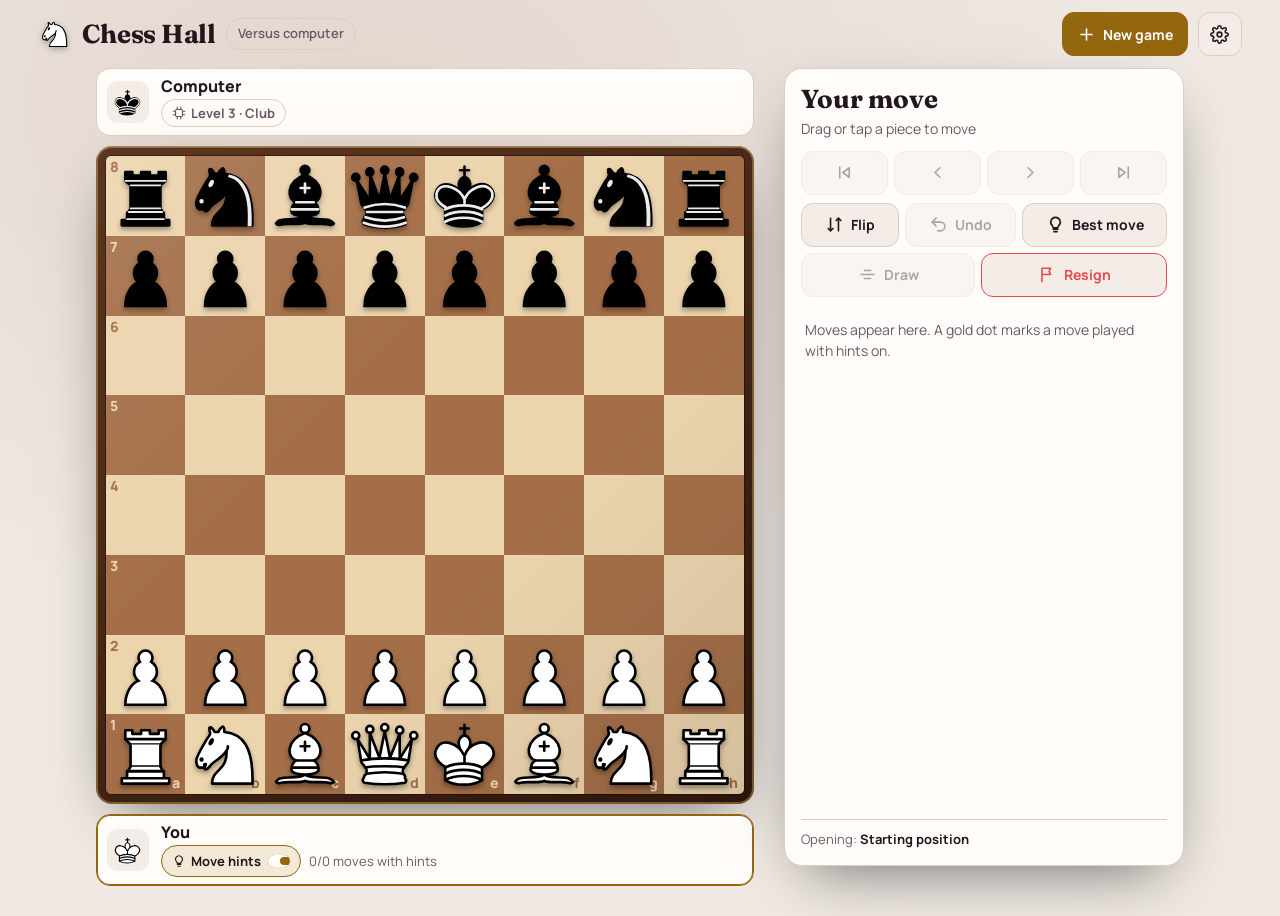
==== index.html @ db3b0fa2 "Chess Hall: browser chess with computer, pass-and-play and account-free online play Co-Authored-By: " ====
<!DOCTYPE html>
<html lang="en">
<head>
<meta charset="utf-8">
<meta name="viewport" content="width=device-width, initial-scale=1, viewport-fit=cover">
<meta name="theme-color" content="#1b1016">
<meta name="apple-mobile-web-app-capable" content="yes">
<meta name="mobile-web-app-capable" content="yes">
<meta name="apple-mobile-web-app-title" content="Chess Hall">
<meta name="description" content="A beautiful chess game for laptop, tablet and phone. Play the computer, pass and play, or play friends online.">
<link rel="manifest" href="manifest.webmanifest">
<link rel="icon" href="icons/icon-192.png">
<link rel="apple-touch-icon" href="icons/apple-touch-icon.png">
<title>Chess Hall</title>
<link rel="preconnect" href="https://fonts.googleapis.com">
<link rel="preconnect" href="https://fonts.gstatic.com" crossorigin>
<link href="https://fonts.googleapis.com/css2?family=Fraunces:opsz,wght@9..144,600;9..144,700&family=Manrope:wght@400;500;600;700;800&display=swap" rel="stylesheet">
<style>
/* VOICE: an evening club chess hall: calm, tactile, quietly luxurious.
   IDEA: a walnut tournament board on a plum leather table, a brass game clock beside it.
   PICTURE: the board itself, framed in wood with a brass inlay, filling the first screen.
   COLOUR and TYPE: plum leather ground, ivory ink, brass accent, coral only for check and danger; Fraunces titles, Manrope UI.
   LAYOUT: board with player plaques above and below; move sheet and controls beside it; stacked on phones. */
:root{color-scheme:light dark;
  --bg:light-dark(#efe8e3,#1b1016);--bg2:light-dark(#e2d6ce,#2d1823);
  --panel:light-dark(#fffcfa,#28171f);--panel2:light-dark(#f3ece7,#341f2a);
  --ink:light-dark(#24151d,#f6ecef);--mut:light-dark(#6c5865,#bea7b3);--line:light-dark(#dccdc5,#4a3140);
  --brass:light-dark(#94670f,#e3b75c);--brassbg:light-dark(rgba(176,128,30,.16),rgba(227,183,92,.16));
  --danger:#e5484d;--ok:light-dark(#1d8a58,#52d69c);
  --sh:0 22px 60px -24px rgba(0,0,0,.6);
  --lsq:#ecd4ad;--dsq:#a46f48;--f1:#5c3620;--f2:#2c160b;--fp:10px;--anim:190ms}
:root[data-theme=light]{color-scheme:light}:root[data-theme=dark]{color-scheme:dark}
*{box-sizing:border-box;min-width:0}
html{height:100%}
body{margin:0;min-height:100%;background:radial-gradient(1100px 700px at 28% 12%,var(--bg2),var(--bg) 72%) fixed,var(--bg);color:var(--ink);font:16px/1.5 Manrope,system-ui,sans-serif;overflow-x:clip;padding:env(safe-area-inset-top) env(safe-area-inset-right) env(safe-area-inset-bottom) env(safe-area-inset-left);-webkit-tap-highlight-color:transparent}
button{font:inherit;color:inherit}
[hidden]{display:none!important}
button:focus-visible,input:focus-visible,select:focus-visible{outline:3px solid var(--brass);outline-offset:2px}
svg.i{width:19px;height:19px;fill:none;stroke:currentColor;stroke-width:2;stroke-linecap:round;stroke-linejoin:round;flex:none}
.top{display:flex;align-items:center;gap:10px;padding:12px max(3vw,14px) 10px;flex-wrap:wrap}
.brand{display:flex;align-items:center;gap:10px;font:700 26px/1 Fraunces,Georgia,serif;letter-spacing:-.01em}
.brand i{width:34px;height:34px;background:center/100% no-repeat;filter:drop-shadow(0 2px 3px rgba(0,0,0,.3))}
.modetag{font-size:13px;font-weight:600;color:var(--mut);padding:5px 11px;border:1px solid var(--line);border-radius:99px;white-space:nowrap}
.sp{flex:1}
.ib{display:inline-flex;align-items:center;justify-content:center;gap:7px;min-height:44px;min-width:44px;padding:0 14px;border-radius:12px;border:1px solid var(--line);background:var(--panel2);font-weight:700;font-size:14px;cursor:pointer;white-space:nowrap;transition:background .15s,border-color .15s}
.ib:hover:not(:disabled){border-color:var(--brass)}
.ib:disabled{opacity:.38;cursor:default}
.ib.pri{background:var(--brass);border-color:var(--brass);color:light-dark(#fff,#21120a)}
.ib.warn{border-color:var(--danger);color:var(--danger)}
.ib.ic{padding:0}
.stage{--evw:0px;--bs:max(300px,min(calc(100dvh - 262px),calc(100vw - 500px - var(--evw)),780px));display:grid;grid-template-columns:auto minmax(300px,400px);gap:clamp(16px,2.4vw,34px);justify-content:center;align-items:start;padding:2px max(3vw,14px) 30px}
.stage.ev{--evw:22px}
.table{display:flex;flex-direction:column;gap:10px;width:calc(var(--bs) + 2*var(--fp) + var(--evw))}
.pcard{display:grid;grid-template-columns:auto minmax(0,1fr) auto;align-items:center;gap:12px;padding:8px 10px;background:var(--panel);border:1px solid var(--line);border-radius:14px;transition:border-color .2s,box-shadow .2s}
.pcard.turn{border-color:var(--brass);box-shadow:inset 0 0 0 1px var(--brass)}
.av{width:42px;height:42px;border-radius:11px;background:var(--panel2) center/78% no-repeat;position:relative}
.av b{position:absolute;right:-3px;bottom:-3px;width:12px;height:12px;border-radius:50%;background:var(--ok);border:2px solid var(--panel);display:none}
.av.on b{display:block}
.pn{font-weight:800;font-size:16px;line-height:1.2;overflow:hidden;text-overflow:ellipsis;white-space:nowrap}
.pm{display:flex;flex-wrap:wrap;align-items:center;gap:4px 8px;margin-top:3px;font-size:13px;color:var(--mut)}
.pill{display:inline-flex;align-items:center;gap:5px;font-weight:700;font-size:13px;line-height:1;padding:6px 10px;border-radius:99px;border:1px solid var(--line);background:transparent;color:var(--mut);white-space:nowrap}
.pill svg.i{width:14px;height:14px}
.pill.on{background:var(--brassbg);border-color:var(--brass);color:var(--ink)}
button.pill{cursor:pointer;min-height:32px}
button.pill::after{content:"";width:22px;height:12px;border-radius:99px;background:var(--line);box-shadow:inset -10px 0 0 2px var(--panel);transition:.2s;margin-left:2px}
button.pill.on::after{background:var(--brass);box-shadow:inset 10px 0 0 2px var(--panel)}
.caps{display:inline-flex;align-items:center;min-height:18px}
.caps i{width:19px;height:19px;margin-right:-7px;background:center/100% no-repeat}
.caps em{font-style:normal;font-weight:700;color:var(--ink);margin-left:10px}
.clock{font:800 23px/1 Manrope,sans-serif;font-variant-numeric:tabular-nums;padding:9px 12px;border-radius:10px;background:var(--panel2);min-width:96px;text-align:right;white-space:nowrap}
.clock.run{background:var(--ink);color:var(--bg)}
.clock.low{background:var(--danger);color:#fff}
.clock[hidden]{display:none}
.boardwrap{display:flex;gap:8px;align-items:stretch}
.evalbar{display:none;width:14px;border-radius:8px;background:#2b2326;position:relative;overflow:hidden;box-shadow:inset 0 0 0 1px rgba(255,255,255,.08)}
.stage.ev .evalbar{display:block}
.evalbar i{position:absolute;left:0;right:0;bottom:0;height:50%;background:#f4efe6;transition:height .5s cubic-bezier(.2,.8,.2,1)}
.evalbar.flip{transform:rotate(180deg)}
.frame{padding:var(--fp);border-radius:16px;background:linear-gradient(150deg,var(--f1),var(--f2));box-shadow:var(--sh),inset 0 1px 0 rgba(255,255,255,.2),inset 0 0 0 2px rgba(227,183,92,.4)}
#board{position:relative;width:var(--bs);height:var(--bs);border-radius:5px;overflow:hidden;touch-action:none;user-select:none;-webkit-user-select:none;cursor:pointer;box-shadow:0 0 0 1px rgba(0,0,0,.35)}
.sqs{position:absolute;inset:0;display:grid;grid-template:repeat(8,1fr)/repeat(8,1fr)}
.sqs::after{content:"";position:absolute;inset:0;pointer-events:none;background:linear-gradient(135deg,rgba(255,255,255,.10),transparent 38%,transparent 62%,rgba(0,0,0,.10))}
.sq{position:relative;background:var(--lsq)}.sq.d{background:var(--dsq)}
.co{position:absolute;font-weight:800;font-size:clamp(10px,calc(var(--bs)*.024),14px);line-height:1;pointer-events:none}
.co.r{top:5%;left:6%}.co.f{bottom:5%;right:7%}
.sq.l .co{color:var(--dsq)}.sq.d .co{color:var(--lsq)}
.layer{position:absolute;inset:0;pointer-events:none}
.h{position:absolute;width:12.5%;height:12.5%}
.h.last{background:rgba(247,205,90,.42)}
.h.sel{background:rgba(247,205,90,.68)}
.h.chk{background:radial-gradient(circle,rgba(255,80,70,1) 0%,rgba(235,45,45,.6) 38%,rgba(200,0,0,0) 72%)}
.h.dot::after{content:"";position:absolute;inset:36%;border-radius:50%;background:rgba(30,12,18,.3)}
.h.cap{background:radial-gradient(transparent 0 57%,rgba(30,12,18,.32) 59%)}
.h.mark{box-shadow:inset 0 0 0 calc(var(--bs)*.007) rgba(229,72,77,.9);border-radius:50%}
.h.hov{box-shadow:inset 0 0 0 calc(var(--bs)*.008) rgba(255,255,255,.75)}
.h.bad{animation:bad .4s}
@keyframes bad{0%,100%{background:transparent}30%{background:rgba(229,72,77,.55)}}
.pc{position:absolute;left:0;top:0;width:12.5%;height:12.5%;background:center/100% no-repeat;transition:transform var(--anim) cubic-bezier(.2,.8,.2,1);filter:drop-shadow(0 calc(var(--bs)*.005) calc(var(--bs)*.004) rgba(0,0,0,.35))}
.pc.drag{transition:none;z-index:5;filter:drop-shadow(0 12px 12px rgba(0,0,0,.45))}
.pc.gone{animation:gone .28s forwards}
.pc.shake{animation:shake .3s}
@keyframes gone{to{opacity:0;scale:.6}}
@keyframes shake{25%{translate:-6% 0}75%{translate:6% 0}}
#arrows{position:absolute;inset:0;width:100%;height:100%;pointer-events:none}
.promo{position:absolute;inset:0;background:rgba(15,6,10,.62);display:none;align-items:center;justify-content:center;gap:3%;z-index:8;backdrop-filter:blur(2px)}
.promo.show{display:flex}
.promo button{width:19%;aspect-ratio:1;border-radius:18%;border:2px solid rgba(227,183,92,.6);background:rgba(255,248,238,.92) center/86% no-repeat;cursor:pointer;transition:transform .15s}
.promo button:hover{transform:scale(1.07)}
.side{display:flex;flex-direction:column;gap:12px;background:var(--panel);border:1px solid var(--line);border-radius:18px;padding:16px;box-shadow:var(--sh);height:calc(var(--bs) + 2*var(--fp) + 140px);max-height:calc(100dvh - 90px)}
.st h2{margin:0;font:700 26px/1.1 Fraunces,Georgia,serif;text-wrap:balance}
.st p{margin:4px 0 0;color:var(--mut);font-size:14px;min-height:21px}
.open{font-size:13px;color:var(--mut);display:flex;justify-content:space-between;gap:8px;border-top:1px solid var(--line);padding-top:10px}
.open b{color:var(--ink);font-weight:700}
.invite{background:var(--brassbg);border:1px dashed var(--brass);border-radius:14px;padding:12px;display:none}
.invite.show{display:block}
.invite .code{font:800 30px/1 Manrope;letter-spacing:.16em;margin:6px 0 10px;font-variant-numeric:tabular-nums}
.invite .row{display:flex;gap:6px;flex-wrap:wrap}
.offer{display:none;align-items:center;gap:8px;flex-wrap:wrap;background:var(--panel2);border:1px solid var(--brass);border-radius:14px;padding:10px 12px;font-weight:700;font-size:14px}
.offer.show{display:flex}
.offer span{flex:1 1 140px}
.offer .ib{min-height:38px;padding:0 12px}
.tabs{display:flex;gap:4px;background:var(--panel2);padding:4px;border-radius:12px}
.tabs button{flex:1;min-height:38px;border:0;border-radius:9px;background:transparent;font-weight:700;font-size:14px;color:var(--mut);cursor:pointer;position:relative}
.tabs button[aria-selected=true]{background:var(--panel);color:var(--ink);box-shadow:0 2px 8px rgba(0,0,0,.14)}
.tabs button[hidden]{display:none}
.tabs .badge{position:absolute;top:6px;right:10px;width:8px;height:8px;border-radius:50%;background:var(--danger);display:none}
.tabs .badge.show{display:block}
.pane{flex:1;min-height:150px;overflow:auto;position:relative}
.pane[hidden]{display:none}
.moves{display:grid;grid-template-columns:44px minmax(0,1fr) minmax(0,1fr);align-content:start;font-variant-numeric:tabular-nums;gap:2px 4px}
.moves .n{color:var(--mut);font-size:13px;padding:7px 2px;text-align:right;padding-right:8px}
.moves button{border:0;background:transparent;text-align:left;padding:6px 9px;border-radius:7px;cursor:pointer;font-weight:700;font-size:15px}
.moves button:hover{background:var(--panel2)}
.moves button.cur{background:var(--brassbg);box-shadow:inset 0 0 0 1px var(--brass)}
.moves .hd{display:inline-block;width:7px;height:7px;border-radius:50%;background:var(--brass);margin-left:6px;vertical-align:middle}
.empty{color:var(--mut);font-size:14px;margin:10px 4px}
.chat{display:flex;flex-direction:column;height:100%}
.chatlog{flex:1;overflow:auto;display:flex;flex-direction:column;gap:6px;padding:4px 2px 8px}
.msg{max-width:85%;padding:7px 11px;border-radius:14px;background:var(--panel2);font-size:15px;overflow-wrap:anywhere;align-self:flex-start}
.msg.me{align-self:flex-end;background:var(--brassbg)}
.msg small{display:block;font-size:12px;color:var(--mut);font-weight:700}
.quick{display:flex;gap:5px;flex-wrap:wrap;margin-bottom:6px}
.quick button{border:1px solid var(--line);background:transparent;border-radius:99px;padding:6px 10px;font-size:13px;font-weight:700;cursor:pointer;min-height:34px}
.chatin{display:flex;gap:6px}
.chatin input{flex:1;min-height:44px;border-radius:12px;border:1px solid var(--line);background:var(--panel2);padding:0 12px;font:16px Manrope}
.nav{display:grid;grid-template-columns:repeat(4,minmax(0,1fr));gap:6px}
.acts{display:flex;flex-wrap:wrap;gap:6px}
.acts .ib{flex:1 1 auto}
.ov{position:fixed;inset:0;z-index:50;background:rgba(14,6,10,.58);backdrop-filter:blur(5px);display:none;align-items:center;justify-content:center;padding:16px}
.ov.show{display:flex}
.modal{background:var(--panel);border:1px solid var(--line);border-radius:22px;width:min(580px,100%);max-height:calc(100dvh - 32px);overflow:auto;padding:24px;box-shadow:0 30px 90px -20px rgba(0,0,0,.7);position:relative}
.modal h2{margin:0;font:700 32px/1.08 Fraunces,Georgia,serif;text-wrap:balance}
.modal .lead{margin:6px 0 0;color:var(--mut)}
.x{position:absolute;top:14px;right:14px}
.seg{display:grid;grid-auto-flow:column;grid-auto-columns:minmax(0,1fr);gap:5px;background:var(--panel2);padding:5px;border-radius:14px}
.seg button{min-height:44px;border:0;border-radius:10px;background:transparent;color:var(--mut);font-weight:800;font-size:14px;cursor:pointer;padding:0 6px}
.seg button[aria-pressed=true]{background:var(--panel);color:var(--ink);box-shadow:0 2px 10px rgba(0,0,0,.16)}
.fld{margin-top:18px}
.lbl{display:flex;justify-content:space-between;font-weight:800;font-size:14px;margin-bottom:8px}
.lbl span{color:var(--brass)}
.chips{display:flex;flex-wrap:wrap;gap:6px}
.chips button{min-height:40px;padding:0 13px;border-radius:10px;border:1px solid var(--line);background:transparent;font-weight:700;font-size:14px;cursor:pointer}
.chips button[aria-pressed=true]{background:var(--brassbg);border-color:var(--brass)}
input[type=range]{width:100%;accent-color:var(--brass);height:32px}
.row2{display:flex;gap:8px;flex-wrap:wrap}
.txt{width:100%;min-height:48px;border-radius:12px;border:1px solid var(--line);background:var(--panel2);padding:0 14px;font:600 16px Manrope;color:var(--ink)}
.row2 input{flex:1 1 160px;min-height:48px;border-radius:12px;border:1px solid var(--line);background:var(--panel2);padding:0 14px;font:800 18px Manrope;letter-spacing:.14em;text-transform:uppercase}
.go{width:100%;min-height:54px;margin-top:22px;font-size:16px}
.note{font-size:14px;color:var(--mut);background:var(--panel2);border-radius:12px;padding:12px 14px;margin-top:14px}
.games{display:flex;flex-direction:column;gap:6px;margin-top:8px}
.games button{display:flex;justify-content:space-between;align-items:center;gap:8px;text-align:left;padding:10px 12px;border-radius:12px;border:1px solid var(--line);background:transparent;cursor:pointer;min-height:48px}
.games small{color:var(--mut);font-weight:700}
.games .yt{color:var(--brass)}
.tog{display:flex;align-items:center;justify-content:space-between;gap:12px;padding:10px 0;border-bottom:1px solid var(--line);font-weight:700;font-size:15px}
.tog small{display:block;color:var(--mut);font-weight:500;font-size:13px}
.sw{width:50px;height:30px;border-radius:99px;border:0;background:var(--line);position:relative;cursor:pointer;flex:none;transition:background .2s}
.sw::after{content:"";position:absolute;top:3px;left:3px;width:24px;height:24px;border-radius:50%;background:#fff;box-shadow:0 1px 3px rgba(0,0,0,.3);transition:transform .2s}
.sw[aria-checked=true]{background:var(--brass)}
.sw[aria-checked=true]::after{transform:translateX(20px)}
.themes{display:grid;grid-template-columns:repeat(auto-fill,minmax(82px,1fr));gap:8px}
.themes button{border:2px solid transparent;border-radius:12px;padding:5px;background:var(--panel2);cursor:pointer;font-size:13px;font-weight:700}
.themes button[aria-pressed=true]{border-color:var(--brass)}
.themes i{display:block;aspect-ratio:1;border-radius:7px;margin-bottom:4px}
.res{text-align:center}
.res .big{font:700 46px/1 Fraunces,Georgia,serif;margin:6px 0}
.res .why{color:var(--mut);font-weight:600}
.stats{display:grid;grid-template-columns:repeat(3,minmax(0,1fr));gap:8px;margin:20px 0 4px}
.stats div{background:var(--panel2);border-radius:12px;padding:10px 6px}
.stats b{display:block;font-size:22px}
.stats small{color:var(--mut);font-weight:700;font-size:13px}
.btns{display:grid;grid-template-columns:repeat(2,minmax(0,1fr));gap:8px;margin-top:16px}
#toast{position:fixed;left:50%;bottom:calc(20px + env(safe-area-inset-bottom));translate:-50% 0;z-index:70;background:var(--ink);color:var(--bg);padding:11px 18px;border-radius:12px;font-weight:700;font-size:14px;box-shadow:var(--sh);opacity:0;pointer-events:none;transition:opacity .2s,transform .2s;transform:translateY(8px);max-width:calc(100vw - 32px)}
#toast.show{opacity:1;transform:none}
#confetti{position:fixed;inset:0;pointer-events:none;z-index:60;width:100%;height:100%}
textarea.copy{width:100%;min-height:160px;border-radius:12px;border:1px solid var(--line);background:var(--panel2);color:var(--ink);font:13px/1.5 ui-monospace,Menlo,monospace;padding:10px;margin-top:12px}
.credit{font-size:13px;color:var(--mut);margin-top:18px}
@media (max-width:980px){
  .stage{--bs:max(260px,min(calc(100vw - 2*max(3vw,14px) - 2*var(--fp) - var(--evw)),calc(100dvh - 260px),640px));grid-template-columns:minmax(0,1fr);justify-items:center}
  .side{width:min(100%,calc(var(--bs) + 2*var(--fp) + var(--evw)));height:auto;max-height:none}
  .side .st{order:-2}.side .ctl{order:-1}
  .pane{max-height:240px}
}
@media (max-width:600px){
  :root{--fp:6px}
  .top{padding:10px 12px 6px}
  .brand{font-size:22px}.brand i{width:28px;height:28px}
  .modetag{display:none}
  .top .ib .lt{display:none}
  .stage{padding:0 8px 24px;gap:12px;--bs:max(250px,min(calc(100vw - 16px - 2*var(--fp) - var(--evw)),calc(100dvh - 230px)))}
  .pcard{gap:8px;padding:6px 8px}
  .av{width:36px;height:36px}
  .clock{font-size:20px;min-width:80px;padding:8px 10px}
  .modal{padding:20px 16px}
  .modal h2{font-size:28px}
  .acts .ib .lt{display:none}
}
@media (prefers-reduced-motion:reduce){.pc{transition:none}.evalbar i{transition:none}}
</style>
</head>
<body>
<header class="top">
  <div class="brand"><i id="logo"></i>Chess Hall</div>
  <span class="modetag" id="modetag">Versus computer</span>
  <span class="sp"></span>
  <button class="ib pri" id="bNew"><svg class="i" viewBox="0 0 24 24"><path d="M12 5v14M5 12h14"/></svg><span class="lt">New game</span></button>
  <button class="ib ic" id="bSet" aria-label="Settings"><svg class="i" viewBox="0 0 24 24"><circle cx="12" cy="12" r="3"/><path d="M19.4 15a1.7 1.7 0 0 0 .3 1.8l.1.1a2 2 0 1 1-2.8 2.8l-.1-.1a1.7 1.7 0 0 0-1.8-.3 1.7 1.7 0 0 0-1 1.5V21a2 2 0 1 1-4 0v-.1a1.7 1.7 0 0 0-1.1-1.5 1.7 1.7 0 0 0-1.8.3l-.1.1a2 2 0 1 1-2.8-2.8l.1-.1a1.7 1.7 0 0 0 .3-1.8 1.7 1.7 0 0 0-1.5-1H3a2 2 0 1 1 0-4h.1a1.7 1.7 0 0 0 1.5-1.1 1.7 1.7 0 0 0-.3-1.8l-.1-.1a2 2 0 1 1 2.8-2.8l.1.1a1.7 1.7 0 0 0 1.8.3H9a1.7 1.7 0 0 0 1-1.5V3a2 2 0 1 1 4 0v.1a1.7 1.7 0 0 0 1 1.5 1.7 1.7 0 0 0 1.8-.3l.1-.1a2 2 0 1 1 2.8 2.8l-.1.1a1.7 1.7 0 0 0-.3 1.8V9a1.7 1.7 0 0 0 1.5 1H21a2 2 0 1 1 0 4h-.1a1.7 1.7 0 0 0-1.5 1z"/></svg></button>
</header>

<main class="stage" id="stage">
  <section class="table" id="table">
    <div class="pcard" id="cardTop"></div>
    <div class="boardwrap">
      <div class="evalbar" id="evalbar" title="Engine evaluation"><i></i></div>
      <div class="frame">
        <div id="board" aria-label="Chess board">
          <div class="sqs" id="sqs"></div>
          <div class="layer" id="hl"></div>
          <div class="layer" id="pcs"></div>
          <svg id="arrows" viewBox="0 0 8 8" preserveAspectRatio="none"></svg>
          <div class="promo" id="promo"></div>
        </div>
      </div>
    </div>
    <div class="pcard" id="cardBot"></div>
  </section>

  <aside class="side">
    <div class="st"><h2 id="stT">Your move</h2><p id="stS"></p></div>
    <div class="invite" id="invite">
      <div style="font-weight:800">Invite a friend</div>
      <div style="font-size:14px;color:var(--mut)">Send them the link or the code. The game starts when they join; keep this page open.</div>
      <div class="code" id="invCode">------</div>
      <div class="row"><button class="ib" id="bCopyLink"><svg class="i" viewBox="0 0 24 24"><rect x="9" y="9" width="12" height="12" rx="2"/><path d="M5 15V5a2 2 0 0 1 2-2h10"/></svg>Copy invite</button><button class="ib" id="bCopyCode">Copy code</button></div>
    </div>
    <div class="offer" id="offer"></div>
    <div class="ctl" style="display:flex;flex-direction:column;gap:8px">
      <div class="nav">
        <button class="ib" id="nFirst" aria-label="First move"><svg class="i" viewBox="0 0 24 24"><path d="M6 5v14M18 6l-8 6 8 6z"/></svg></button>
        <button class="ib" id="nPrev" aria-label="Previous move"><svg class="i" viewBox="0 0 24 24"><path d="M15 6l-6 6 6 6"/></svg></button>
        <button class="ib" id="nNext" aria-label="Next move"><svg class="i" viewBox="0 0 24 24"><path d="M9 6l6 6-6 6"/></svg></button>
        <button class="ib" id="nLast" aria-label="Latest move"><svg class="i" viewBox="0 0 24 24"><path d="M18 5v14M6 6l8 6-8 6z"/></svg></button>
      </div>
      <div class="acts">
        <button class="ib" id="bFlip" aria-label="Flip board"><svg class="i" viewBox="0 0 24 24"><path d="M7 4v16M7 20l-3-3M7 20l3-3M17 20V4M17 4l-3 3M17 4l3 3"/></svg><span class="lt">Flip</span></button>
        <button class="ib" id="bUndo"><svg class="i" viewBox="0 0 24 24"><path d="M9 14 4 9l5-5"/><path d="M4 9h10.5a5.5 5.5 0 0 1 0 11H11"/></svg><span class="lt" id="undoLbl">Undo</span></button>
        <button class="ib" id="bBest"><svg class="i" viewBox="0 0 24 24"><path d="M9 18h6M10 21h4M12 3a6 6 0 0 0-4 10.5c.7.7 1 1.5 1 2.5h6c0-1 .3-1.8 1-2.5A6 6 0 0 0 12 3z"/></svg><span class="lt">Best move</span></button>
        <button class="ib" id="bDraw"><svg class="i" viewBox="0 0 24 24"><path d="M4 12h16M8 7h8M8 17h8"/></svg><span class="lt">Draw</span></button>
        <button class="ib warn" id="bResign"><svg class="i" viewBox="0 0 24 24"><path d="M5 21V4M5 4h11l-2 4 2 4H5"/></svg><span class="lt" id="resLbl">Resign</span></button>
      </div>
    </div>
    <div class="tabs" role="tablist">
      <button role="tab" id="tMoves" aria-selected="true">Moves</button>
      <button role="tab" id="tChat" aria-selected="false" hidden>Chat<span class="badge" id="chatBadge"></span></button>
    </div>
    <div class="pane" id="pMoves"><div class="moves" id="moves"></div></div>
    <div class="pane" id="pChat" hidden>
      <div class="chat">
        <div class="chatlog" id="chatlog"></div>
        <div class="quick" id="quick"></div>
        <form class="chatin" id="chatForm"><input id="chatIn" maxlength="200" placeholder="Say something nice" autocomplete="off" aria-label="Chat message"><button class="ib pri" aria-label="Send"><svg class="i" viewBox="0 0 24 24"><path d="M4 12l16-8-6 16-2-7z"/></svg></button></form>
      </div>
    </div>
    <div class="open"><span>Opening: <b id="opening">Starting position</b></span><span id="evtxt"></span></div>
  </aside>
</main>

<div class="ov" id="ovNew"><div class="modal" role="dialog" aria-modal="true" aria-labelledby="ngT">
  <button class="ib ic x" data-close aria-label="Close"><svg class="i" viewBox="0 0 24 24"><path d="M6 6l12 12M18 6 6 18"/></svg></button>
  <h2 id="ngT">New game</h2>
  <p class="lead">Pick an opponent, a clock and a side.</p>
  <div class="fld"><div class="seg" id="ngMode">
    <button data-v="ai">Computer</button><button data-v="local">Pass &amp; play</button><button data-v="online">Online</button>
  </div></div>
  <div id="ngAI" class="fld">
    <div class="lbl">Strength <span id="lvName">Club</span></div>
    <input type="range" min="1" max="8" step="1" id="lvl" aria-label="Computer strength">
  </div>
  <div id="ngColor" class="fld"><div class="lbl">Play as</div><div class="chips" id="ngCol">
    <button data-v="w">White</button><button data-v="random">Random</button><button data-v="b">Black</button></div></div>
  <div id="ngTime" class="fld"><div class="lbl">Clock</div><div class="chips" id="ngTc"></div></div>
  <div id="ngOnline" class="fld" hidden>
    <div id="nameRow"><div class="lbl">Your name</div><input id="myName" class="txt" maxlength="24" placeholder="So your opponent knows who you are" autocomplete="nickname"></div>
    <div id="onNote" class="note"></div>
    <div id="onJoin">
      <div class="lbl" style="margin-top:18px">Join a friend’s game</div>
      <form class="row2" id="joinForm"><input id="joinCode" maxlength="8" placeholder="Code" autocomplete="off" aria-label="Game code"><button class="ib" style="min-height:48px">Join</button></form>
      <div class="lbl" style="margin-top:18px">Your games</div>
      <div class="games" id="myGames"><p class="empty">No online games yet.</p></div>
    </div>
  </div>
  <div class="tog" style="border:0;margin-top:10px"><div>Show my legal moves<small>Your opponent can see whether this is on.</small></div><button class="sw" role="switch" id="ngHints" aria-label="Show my legal moves"></button></div>
  <button class="ib pri go" id="ngGo">Start game</button>
</div></div>

<div class="ov" id="ovSet"><div class="modal" role="dialog" aria-modal="true" aria-labelledby="setT">
  <button class="ib ic x" data-close aria-label="Close"><svg class="i" viewBox="0 0 24 24"><path d="M6 6l12 12M18 6 6 18"/></svg></button>
  <h2 id="setT">Settings</h2>
  <div class="fld"><div class="lbl">Board</div><div class="themes" id="themes"></div></div>
  <div class="fld"><div class="lbl">Piece movement</div><div class="seg" id="animSeg"><button data-v="off">Instant</button><button data-v="fast">Quick</button><button data-v="normal">Smooth</button></div></div>
  <div class="fld" id="togs"></div>
  <p class="credit">Piece artwork by Colin M.L. Burnett (CC BY-SA 3.0). Computer opponent: Stockfish.js (GPL). Rules: chess.js (BSD). Online connections: PeerJS (MIT).</p>
</div></div>

<div class="ov" id="ovEnd"><div class="modal res" role="dialog" aria-modal="true" aria-labelledby="endT">
  <button class="ib ic x" data-close aria-label="Close"><svg class="i" viewBox="0 0 24 24"><path d="M6 6l12 12M18 6 6 18"/></svg></button>
  <div class="modetag" style="display:inline-block" id="endTag">Game over</div>
  <div class="big" id="endT">You win</div>
  <div class="why" id="endWhy">by checkmate</div>
  <div class="stats" id="endStats"></div>
  <div class="btns"><button class="ib pri" id="eRematch">Rematch</button><button class="ib" id="eNew">New game</button><button class="ib" id="eReview">Review moves</button><button class="ib" id="ePgn">Copy PGN</button></div>
</div></div>

<div class="ov" id="ovCopy"><div class="modal" role="dialog" aria-modal="true" aria-labelledby="cpT">
  <button class="ib ic x" data-close aria-label="Close"><svg class="i" viewBox="0 0 24 24"><path d="M6 6l12 12M18 6 6 18"/></svg></button>
  <h2 id="cpT">Copy this</h2><p class="lead">Select the text below and copy it.</p>
  <textarea class="copy" id="cpTxt" readonly></textarea>
</div></div>

<div id="toast" role="status" aria-live="polite"></div>
<canvas id="confetti"></canvas>

<script src="lib/peerjs.min.js"></script>
<script src="lib/chess.js"></script>
<script src="lib/pieces.js"></script>
<script>
{
const $ = s => document.querySelector(s);
const esc = v => String(v).replace(/[&<>"']/g, c => ({'&':'&amp;','<':'&lt;','>':'&gt;','"':'&quot;',"'":'&#39;'}[c]));
const FILES = 'abcdefgh';
const VAL = {p:1,n:3,b:3,r:5,q:9,k:0};
const START = 'rnbqkbnr/pppppppp/8/8/8/8/PPPPPPPP/RNBQKBNR w KQkq - 0 1';
const IMG = {};
for (const k in PIECE_SVG) IMG[k] = 'url("data:image/svg+xml;charset=utf-8,' + encodeURIComponent(PIECE_SVG[k].replace('<svg ', '<svg viewBox="0 0 45 45" ')) + '")';
const ICON = {
  bulb:'<svg class="i" viewBox="0 0 24 24"><path d="M9 18h6M10 21h4M12 3a6 6 0 0 0-4 10.5c.7.7 1 1.5 1 2.5h6c0-1 .3-1.8 1-2.5A6 6 0 0 0 12 3z"/></svg>',
  chip:'<svg class="i" viewBox="0 0 24 24"><rect x="6" y="6" width="12" height="12" rx="2"/><path d="M9 2v4M15 2v4M9 18v4M15 18v4M2 9h4M2 15h4M18 9h4M18 15h4"/></svg>'
};
const THEMES = {
  walnut:{name:'Walnut',l:'#ecd4ad',d:'#a46f48',f1:'#5c3620',f2:'#2c160b'},
  tournament:{name:'Tournament',l:'#eeeed2',d:'#769656',f1:'#3d4a33',f2:'#1b2316'},
  marble:{name:'Marble',l:'#eae8e4',d:'#9a95a0',f1:'#5c5962',f2:'#29272d'},
  ocean:{name:'Ocean',l:'#dfe7ea',d:'#6f93a8',f1:'#2a485b',f2:'#10202b'},
  rosewood:{name:'Rosewood',l:'#f2dccb',d:'#a5555a',f1:'#5a2028',f2:'#2a0c11'},
  midnight:{name:'Midnight',l:'#cbc8de',d:'#5f5a86',f1:'#2c2944',f2:'#121022'}
};
const LEVELS = [null,
  {name:'Beginner',skill:0,depth:1},{name:'Casual',skill:3,depth:2},{name:'Club',skill:6,depth:4},
  {name:'Intermediate',skill:9,depth:6},{name:'Advanced',skill:12,depth:8},{name:'Expert',skill:15,depth:11},
  {name:'Master',skill:18,ms:1000},{name:'Grandmaster',skill:20,ms:2000}];
const TCS = [['none','Unlimited',null],['1+0','1 min',[1,0]],['3+2','3 | 2',[3,2]],['5+0','5 min',[5,0]],['10+0','10 min',[10,0]],['15+10','15 | 10',[15,10]],['30+0','30 min',[30,0]]];
const OPENINGS = [
 ['e4',"King's Pawn Opening"],['e4 e5','Open Game'],['e4 e5 Nf3',"King's Knight Opening"],['e4 e5 Nf3 Nc6 Bb5','Ruy López'],
 ['e4 e5 Nf3 Nc6 Bb5 a6','Ruy López, Morphy Defense'],['e4 e5 Nf3 Nc6 Bb5 Nf6','Ruy López, Berlin Defense'],
 ['e4 e5 Nf3 Nc6 Bc4','Italian Game'],['e4 e5 Nf3 Nc6 Bc4 Bc5','Giuoco Piano'],['e4 e5 Nf3 Nc6 Bc4 Bc5 b4','Evans Gambit'],
 ['e4 e5 Nf3 Nc6 Bc4 Nf6','Two Knights Defense'],['e4 e5 Nf3 Nc6 d4','Scotch Game'],['e4 e5 Nf3 Nc6 Nc3 Nf6','Four Knights Game'],
 ['e4 e5 Nf3 Nf6',"Petrov's Defense"],['e4 e5 Nf3 d6','Philidor Defense'],['e4 e5 f4',"King's Gambit"],['e4 e5 f4 exf4',"King's Gambit Accepted"],
 ['e4 e5 Nc3','Vienna Game'],['e4 e5 Bc4',"Bishop's Opening"],['e4 e5 d4 exd4','Center Game'],
 ['e4 c5','Sicilian Defense'],['e4 c5 c3','Sicilian, Alapin'],['e4 c5 Nc3','Sicilian, Closed'],['e4 c5 d4 cxd4 c3','Smith-Morra Gambit'],
 ['e4 c5 Nf3 d6 d4 cxd4 Nxd4 Nf6 Nc3 a6','Sicilian, Najdorf'],['e4 c5 Nf3 d6 d4 cxd4 Nxd4 Nf6 Nc3 g6','Sicilian, Dragon'],
 ['e4 e6','French Defense'],['e4 e6 d4 d5 e5','French, Advance'],['e4 e6 d4 d5 Nc3 Bb4','French, Winawer'],['e4 e6 d4 d5 Nd2','French, Tarrasch'],
 ['e4 c6','Caro-Kann Defense'],['e4 c6 d4 d5 e5','Caro-Kann, Advance'],['e4 d5','Scandinavian Defense'],['e4 d6','Pirc Defense'],
 ['e4 g6','Modern Defense'],['e4 Nf6',"Alekhine's Defense"],
 ['d4',"Queen's Pawn Opening"],['d4 d5',"Queen's Pawn Game"],['d4 d5 c4',"Queen's Gambit"],['d4 d5 c4 dxc4',"Queen's Gambit Accepted"],
 ['d4 d5 c4 e6',"Queen's Gambit Declined"],['d4 d5 c4 c6','Slav Defense'],['d4 d5 Bf4','London System'],['d4 Nf6 Bf4','London System'],
 ['d4 Nf6','Indian Defense'],['d4 Nf6 c4 e6 Nc3 Bb4','Nimzo-Indian Defense'],['d4 Nf6 c4 e6 Nf3 b6',"Queen's Indian Defense"],
 ['d4 Nf6 c4 e6 g3','Catalan Opening'],['d4 Nf6 c4 g6 Nc3 Bg7 e4 d6',"King's Indian Defense"],['d4 Nf6 c4 g6 Nc3 d5','Grünfeld Defense'],
 ['d4 Nf6 c4 c5 d5 b5','Benko Gambit'],['d4 f5','Dutch Defense'],['c4','English Opening'],['Nf3','Zukertort Opening'],
 ['Nf3 d5 c4','Réti Opening'],['g3','Hungarian Opening'],['b3','Nimzo-Larsen Attack'],['f4',"Bird's Opening"]];

/* ---------- prefs & storage ---------- */
const store = {
  get(k, d){ try{ const v = localStorage.getItem('chesshall.'+k); return v == null ? d : JSON.parse(v); }catch(e){ return d; } },
  set(k, v){ try{ localStorage.setItem('chesshall.'+k, JSON.stringify(v)); }catch(e){} }
};
const P = Object.assign({theme:'walnut',sound:true,coords:true,anim:'normal',autoQueen:false,lastMove:true,evalBar:false,autoFlip:false,hintsDefault:true,level:3,color:'w',tc:'none'}, store.get('prefs', {}));
const savePrefs = () => store.set('prefs', P);

/* ---------- state ---------- */
const S = {mode:'ai', chess:new Chess(), moves:[], view:null, orient:'w', me:'w', hints:{w:true,b:false}, tc:null, clock:null,
  over:null, ai:{level:3}, sel:null, legal:[], arrows:[], marks:[], engArrow:null, assist:false, thinking:false, token:0, promo:null, eval:null, lowWarned:{}};

const boardEl = $('#board'), sqsEl = $('#sqs'), hlEl = $('#hl'), pcsEl = $('#pcs'), arrEl = $('#arrows'), promoEl = $('#promo');

/* ---------- geometry ---------- */
const sqXY = sq => { const f = sq.charCodeAt(0) - 97, r = +sq[1] - 1; return S.orient === 'w' ? [f, 7 - r] : [7 - f, r]; };
const xySq = (x, y) => S.orient === 'w' ? FILES[x] + (8 - y) : FILES[7 - x] + (y + 1);
const tf = (x, y) => `translate(${x * 100}%,${y * 100}%)`;
const uciOf = r => r.from + r.to + (r.promotion || '');
const viewIdx = () => S.view == null ? S.moves.length - 1 : S.view;
const isLive = () => S.view == null || S.view === S.moves.length - 1;
const fenAt = i => i < 0 ? START : S.moves[i].fen;
let vbCache = {fen:null, c:null};
function viewBoard(){ const fen = fenAt(viewIdx()); if (vbCache.fen !== fen) vbCache = {fen, c:new Chess(fen)}; return vbCache.c; }

/* ---------- sound ---------- */
let AC = null;
function actx(){
  if (!AC){ try{ AC = new (window.AudioContext || window.webkitAudioContext)(); }catch(e){ AC = null; } }
  if (AC && AC.state === 'suspended') AC.resume().catch(() => {});
  return AC;
}
function tone(f, dur, type, g, when){
  const a = actx(); if (!a || !P.sound) return;
  const t = a.currentTime + (when || 0), o = a.createOscillator(), v = a.createGain();
  o.type = type || 'sine'; o.frequency.setValueAtTime(f, t);
  v.gain.setValueAtTime(0, t); v.gain.linearRampToValueAtTime(g, t + .006); v.gain.exponentialRampToValueAtTime(.0001, t + dur);
  o.connect(v); v.connect(a.destination); o.start(t); o.stop(t + dur + .03);
}
function knock(f, g, when){
  const a = actx(); if (!a || !P.sound) return;
  const t = a.currentTime + (when || 0), len = Math.floor(a.sampleRate * .07), buf = a.createBuffer(1, len, a.sampleRate), d = buf.getChannelData(0);
  for (let i = 0; i < len; i++) d[i] = (Math.random() * 2 - 1) * Math.pow(1 - i / len, 5);
  const s = a.createBufferSource(), bp = a.createBiquadFilter(), v = a.createGain();
  s.buffer = buf; bp.type = 'bandpass'; bp.frequency.value = f * 7; bp.Q.value = 1.4; v.gain.value = g;
  s.connect(bp); bp.connect(v); v.connect(a.destination); s.start(t);
  tone(f, .1, 'sine', g * .55, when);
}
const SND = {
  move(){ knock(185, .6); }, capture(){ knock(140, .85); knock(250, .45, .05); },
  castle(){ knock(185, .55); knock(205, .5, .12); },
  check(){ knock(185, .55); tone(988, .12, 'triangle', .1, .05); tone(1319, .18, 'triangle', .09, .13); },
  win(){ [523, 659, 784, 1047].forEach((f, i) => tone(f, .55, 'triangle', .11, i * .09)); },
  lose(){ [392, 330, 262].forEach((f, i) => tone(f, .5, 'triangle', .1, i * .13)); },
  bad(){ tone(130, .16, 'square', .05); }, low(){ tone(1568, .06, 'square', .05); tone(1568, .06, 'square', .05, .14); },
  start(){ tone(659, .12, 'triangle', .09); tone(880, .2, 'triangle', .09, .1); }
};
function moveSound(r){
  if (/[+#]/.test(r.san)) SND.check(); else if (/[kq]/.test(r.flags)) SND.castle(); else if (r.captured) SND.capture(); else SND.move();
}

/* ---------- toast & copy ---------- */
let toastT = 0;
function toast(msg){ const t = $('#toast'); t.textContent = msg; t.classList.add('show'); clearTimeout(toastT); toastT = setTimeout(() => t.classList.remove('show'), 2600); }
function showCopy(text){ $('#cpTxt').value = text; openOv('ovCopy'); setTimeout(() => { $('#cpTxt').focus(); $('#cpTxt').select(); }, 50); }
function copyText(text, ok){
  try{ navigator.clipboard.writeText(text).then(() => toast(ok || 'Copied'), () => showCopy(text)); }
  catch(e){ showCopy(text); }
}

/* ---------- overlays ---------- */
function openOv(id){ $('#' + id).classList.add('show'); }
function closeOv(id){ $('#' + id).classList.remove('show'); }
document.querySelectorAll('.ov').forEach(ov => {
  ov.addEventListener('click', e => { if (e.target === ov || e.target.closest('[data-close]')) ov.classList.remove('show'); });
});

/* ---------- theme ---------- */
function applyTheme(){
  const t = THEMES[P.theme] || THEMES.walnut, r = document.documentElement.style;
  r.setProperty('--lsq', t.l); r.setProperty('--dsq', t.d); r.setProperty('--f1', t.f1); r.setProperty('--f2', t.f2);
  r.setProperty('--anim', P.anim === 'off' ? '0ms' : P.anim === 'fast' ? '110ms' : '200ms');
  $('#stage').classList.toggle('ev', evalAllowed());
}

/* ---------- board rendering ---------- */
function buildSquares(){
  let h = '';
  for (let y = 0; y < 8; y++) for (let x = 0; x < 8; x++){
    const sq = xySq(x, y), dark = (x + y) % 2 === 1;
    let co = '';
    if (P.coords){ if (x === 0) co += `<span class="co r">${sq[1]}</span>`; if (y === 7) co += `<span class="co f">${sq[0]}</span>`; }
    h += `<div class="sq ${dark ? 'd' : 'l'}">${co}</div>`;
  }
  sqsEl.innerHTML = h;
  $('#evalbar').classList.toggle('flip', S.orient === 'b');
}
function animFor(r, back){
  const pairs = [{from:r.from, to:r.to}];
  const rank = r.from[1];
  if (r.flags.includes('k')) pairs.push({from:'h' + rank, to:'f' + rank});
  if (r.flags.includes('q')) pairs.push({from:'a' + rank, to:'d' + rank});
  if (back) return {pairs:pairs.map(p => ({from:p.to, to:p.from}))};
  const out = {pairs};
  if (r.captured){ out.capSq = r.flags.includes('e') ? r.to[0] + r.from[1] : r.to; out.capPc = (r.color === 'w' ? 'b' : 'w') + r.captured; }
  return out;
}
function renderPieces(anim){
  const b = viewBoard().board();
  pcsEl.textContent = '';
  const frag = document.createDocumentFragment(), moving = [];
  if (anim && anim.capSq){
    const g = document.createElement('div'); g.className = 'pc gone';
    g.style.backgroundImage = IMG[anim.capPc]; const [x, y] = sqXY(anim.capSq); g.style.transform = tf(x, y); frag.appendChild(g);
  }
  for (let r = 0; r < 8; r++) for (let f = 0; f < 8; f++){
    const p = b[r][f]; if (!p) continue;
    const sq = FILES[f] + (8 - r), el = document.createElement('div');
    el.className = 'pc'; el.dataset.sq = sq; el.style.backgroundImage = IMG[p.color + p.type];
    const [x, y] = sqXY(sq), a = anim && anim.pairs.find(m => m.to === sq);
    if (a && P.anim !== 'off'){ const [fx, fy] = sqXY(a.from); el.style.transition = 'none'; el.style.transform = tf(fx, fy); moving.push([el, x, y]); }
    else el.style.transform = tf(x, y);
    frag.appendChild(el);
  }
  pcsEl.appendChild(frag);
  if (moving.length){ void pcsEl.offsetWidth; for (const [el, x, y] of moving){ el.style.transition = ''; el.style.transform = tf(x, y); } }
}
function hintsShown(color){ return !!S.hints[color]; }
function renderHL(){
  let h = '';
  const add = (sq, cls) => { const [x, y] = sqXY(sq); h += `<div class="h ${cls}" style="left:${x * 12.5}%;top:${y * 12.5}%"></div>`; };
  const i = viewIdx(), vb = viewBoard();
  if (P.lastMove && i >= 0){ add(S.moves[i].from, 'last'); add(S.moves[i].to, 'last'); }
  if (vb.in_check()){
    const t = vb.turn(), bd = vb.board();
    for (let r = 0; r < 8; r++) for (let f = 0; f < 8; f++){ const p = bd[r][f]; if (p && p.type === 'k' && p.color === t) add(FILES[f] + (8 - r), 'chk'); }
  }
  if (S.sel && isLive()){
    add(S.sel, 'sel');
    if (hintsShown(S.chess.turn())) for (const m of S.legal) add(m.to, (m.captured ? 'cap' : 'dot'));
  }
  for (const sq of S.marks) add(sq, 'mark');
  h += '<div class="h hov" id="hov" style="display:none"></div>';
  hlEl.innerHTML = h;
  renderArrows();
}
function arrowPoly(a, b){
  const [x1, y1] = sqXY(a), [x2, y2] = sqXY(b);
  const cx1 = x1 + .5, cy1 = y1 + .5, cx2 = x2 + .5, cy2 = y2 + .5, dx = cx2 - cx1, dy = cy2 - cy1, L = Math.hypot(dx, dy) || 1;
  const ux = dx / L, uy = dy / L, px = -uy, py = ux, w = .085, hw = .23, hl = .36;
  const sx = cx1 + ux * .22, sy = cy1 + uy * .22, ex = cx2 - ux * .12, ey = cy2 - uy * .12, bx = ex - ux * hl, by = ey - uy * hl;
  const pts = [[sx + px * w, sy + py * w], [bx + px * w, by + py * w], [bx + px * hw, by + py * hw], [ex, ey], [bx - px * hw, by - py * hw], [bx - px * w, by - py * w], [sx - px * w, sy - py * w]];
  return pts.map(p => p[0].toFixed(3) + ',' + p[1].toFixed(3)).join(' ');
}
function renderArrows(){
  let h = '';
  for (const [a, b] of S.arrows) h += `<polygon points="${arrowPoly(a, b)}" fill="rgba(229,72,77,.78)"/>`;
  if (S.engArrow && isLive()) h += `<polygon points="${arrowPoly(S.engArrow[0], S.engArrow[1])}" fill="rgba(80,170,255,.82)"/>`;
  arrEl.innerHTML = h;
}

/* ---------- side panel & cards ---------- */
function material(vb){
  const cnt = {w:{p:0,n:0,b:0,r:0,q:0}, b:{p:0,n:0,b:0,r:0,q:0}};
  for (const row of vb.board()) for (const p of row) if (p && p.type !== 'k') cnt[p.color][p.type]++;
  const lost = c => { const o = []; for (const t of ['q','r','b','n','p']){ const base = {p:8,n:2,b:2,r:2,q:1}[t]; for (let k = 0; k < Math.max(0, base - cnt[c][t]); k++) o.push(t); } return o; };
  const score = c => Object.entries(cnt[c]).reduce((s, [t, n]) => s + VAL[t] * n, 0);
  return {capBy:{w:lost('b'), b:lost('w')}, diff:score('w') - score('b')};
}
function hintStats(c){
  const mine = S.moves.filter(m => m.color === c);
  return {used:mine.filter(m => m.h).length, total:mine.length};
}
function nameFor(c){
  if (S.mode === 'local') return c === 'w' ? 'White' : 'Black';
  if (S.mode === 'ai') return c === S.me ? 'You' : 'Computer';
  const d = ON.d; if (!d) return '…';
  const id = c === 'w' ? d.white : d.black;
  if (!id) return 'Waiting for opponent';
  const n = ON.names[id] || (c === 'w' ? 'White' : 'Black');
  return id === ON.uid ? n + ' (you)' : n;
}
function hintEditable(c){
  if (S.mode === 'local') return true;
  if (S.mode === 'ai') return c === S.me;
  return ON.seat === c;
}
function fmtClock(ms){
  if (ms == null) return '';
  ms = Math.max(0, ms);
  if (ms < 10000) return (ms / 1000).toFixed(1);
  const s = Math.ceil(ms / 1000), m = Math.floor(s / 60), h = Math.floor(m / 60);
  return h ? h + ':' + String(m % 60).padStart(2, '0') + ':' + String(s % 60).padStart(2, '0') : m + ':' + String(s % 60).padStart(2, '0');
}
function remaining(c){
  if (!S.clock) return null;
  let t = S.clock[c];
  if (!S.over && S.clock.at != null && S.chess.turn() === c && clockRunning()) t -= clockNow() - S.clock.at;
  return t;
}
function clockNow(){ return Date.now() + (S.mode === 'online' ? ON.skew : 0); }
function clockRunning(){ return S.mode !== 'online' || (ON.d && ON.d.status === 'active'); }
function renderCard(el, c){
  const vb = viewBoard(), mat = material(vb), caps = mat.capBy[c], adv = c === 'w' ? mat.diff : -mat.diff;
  const isEngine = S.mode === 'ai' && c !== S.me;
  const hs = hintStats(c), on = hintsShown(c);
  let pill;
  if (isEngine) pill = `<span class="pill">${ICON.chip}Level ${S.ai.level} · ${esc(LEVELS[S.ai.level].name)}</span>`;
  else if (hintEditable(c)) pill = `<button class="pill ${on ? 'on' : ''}" data-hint="${c}" aria-pressed="${on}" title="Show legal moves when a piece is selected">${ICON.bulb}Move hints</button>`;
  else pill = `<span class="pill ${on ? 'on' : ''}" title="Whether this player sees legal-move hints">${ICON.bulb}Hints ${on ? 'on' : 'off'}</span>`;
  const usage = isEngine ? '' : `<span title="Moves played with hints on">${hs.used}/${hs.total} moves with hints</span>`;
  const online = S.mode === 'online' && ON.online[c];
  const clk = remaining(c);
  el.className = 'pcard' + (!S.over && S.chess.turn() === c && isLive() ? ' turn' : '');
  el.innerHTML = `<div class="av ${online ? 'on' : ''}" style="background-image:${esc(IMG[c + 'k'])}" title="${online ? 'Online now' : ''}"><b></b></div>
    <div><div class="pn">${esc(nameFor(c))}</div>
      <div class="pm">${pill}${usage}<span class="caps">${caps.map(t => `<i style="background-image:${esc(IMG[(c === 'w' ? 'b' : 'w') + t])}"></i>`).join('')}${adv > 0 ? `<em>+${adv}</em>` : ''}</span></div></div>
    <div class="clock" data-clock="${c}" ${clk == null ? 'hidden' : ''}>${fmtClock(clk)}</div>`;
}
function renderCards(){
  const top = S.orient === 'w' ? 'b' : 'w';
  renderCard($('#cardTop'), top); renderCard($('#cardBot'), S.orient);
  tickClocks();
}
function resultWords(o){
  if (!o) return ['', ''];
  if (o.result === '1/2-1/2') return ['Draw', o.reason ? 'by ' + o.reason : ''];
  const win = o.result === '1-0' ? 'w' : 'b';
  let t;
  if (S.mode === 'ai') t = win === S.me ? 'You win!' : 'Computer wins';
  else if (S.mode === 'online' && ON.seat) t = win === ON.seat ? 'You win!' : 'You lost';
  else t = (win === 'w' ? 'White' : 'Black') + ' wins';
  return [t, o.reason ? 'by ' + o.reason : ''];
}
function statusText(){
  if (S.over){ const [a, b] = resultWords(S.over); return [a, b]; }
  const t = S.chess.turn(), tn = t === 'w' ? 'White' : 'Black', chk = S.chess.in_check() ? 'Check!' : '';
  if (S.mode === 'online'){
    if (!ON.d) return ON.net === 'nohost' ? ['Can’t reach that game yet', 'The player who created it needs to have the game open. Retrying…'] : ON.net === 'offline' ? ['Connection trouble', 'Check your internet connection. Retrying…'] : ['Connecting…', 'Finding the game'];
    if (ON.d.status === 'waiting') return ['Waiting for an opponent', ON.net === 'ready' ? 'You play ' + (ON.seat === 'b' ? 'Black' : 'White') + '. Keep this page open.' : ON.net === 'waitid' ? 'Getting this game code back…' : ON.net === 'offline' ? 'Connection trouble. Retrying…' : 'Getting the invite ready…'];
    if (!ON.seat) return ['Watching', tn + ' to move'];
    const away = !ON.online[ON.seat === 'w' ? 'b' : 'w'];
    return [t === ON.seat ? 'Your move' : 'Opponent’s move', chk || (away ? (ON.role === 'guest' ? 'Lost touch with the other player. Reconnecting…' : 'Your opponent isn’t connected right now. Keep this page open.') : '')];
  }
  if (S.mode === 'ai'){
    if (S.thinking) return ['Computer is thinking…', chk];
    return [t === S.me ? 'Your move' : 'Computer to move', chk || (S.moves.length ? '' : 'Drag or tap a piece to move')];
  }
  return [tn + ' to move', chk || (S.moves.length ? '' : 'Pass the device after each move')];
}
function openingName(){
  const n = Math.min(viewIdx() + 1, 14), seq = S.moves.slice(0, n).map(m => m.san.replace(/[+#]/g, '')).join(' ');
  let best = null, bl = 0;
  for (const [k, v] of OPENINGS){ if ((seq === k || seq.startsWith(k + ' ')) && k.length > bl){ best = v; bl = k.length; } }
  return best || (n ? 'Uncommon line' : 'Starting position');
}
function renderSide(){
  let [t, s] = statusText();
  if (!isLive() && S.moves.length) s = `Reviewing move ${viewIdx() + 1} of ${S.moves.length} · tap the board to return`;
  $('#stT').textContent = t; $('#stS').textContent = s;
  $('#opening').textContent = openingName();
  $('#evtxt').textContent = evalAllowed() && S.eval != null ? 'Eval ' + S.eval : '';
  // moves
  const cur = viewIdx(); let h = '';
  const mb = i => `<button data-i="${i}" class="${i === cur ? 'cur' : ''}">${esc(S.moves[i].san)}${S.moves[i].h ? '<i class="hd" title="Played with move hints on"></i>' : ''}</button>`;
  for (let i = 0; i < S.moves.length; i += 2) h += `<span class="n">${i / 2 + 1}.</span>${mb(i)}${S.moves[i + 1] ? mb(i + 1) : '<span></span>'}`;
  const mv = $('#moves'); mv.innerHTML = h || '<p class="empty" style="grid-column:1/-1">Moves appear here. A gold dot marks a move played with hints on.</p>';
  const ce = mv.querySelector('.cur'), pane = $('#pMoves');
  if (ce && (ce.offsetTop < pane.scrollTop || ce.offsetTop + ce.offsetHeight > pane.scrollTop + pane.clientHeight)) pane.scrollTop = ce.offsetTop - pane.clientHeight / 2;
  // nav
  $('#nFirst').disabled = $('#nPrev').disabled = cur < 0;
  $('#nNext').disabled = $('#nLast').disabled = isLive();
  // actions
  const online = S.mode === 'online', active = online ? (ON.d && ON.d.status === 'active' && ON.seat) : true;
  $('#undoLbl').textContent = online ? 'Takeback' : 'Undo';
  $('#bUndo').disabled = S.over && online || !S.moves.length || (online && !active) || (S.mode === 'ai' && !S.moves.some(m => m.color === S.me));
  $('#bBest').hidden = online;
  $('#bBest').disabled = !!S.over || (S.mode === 'ai' && S.chess.turn() !== S.me) || Engine.fail;
  $('#bDraw').disabled = !!S.over || !active || !S.moves.length;
  $('#bResign').disabled = !!S.over || !active;
  $('#modetag').textContent = online ? (ON.code ? 'Online · ' + ON.code.toUpperCase() : 'Online') : S.mode === 'ai' ? 'Versus computer' : 'Pass & play';
  // invite / offer
  const inv = online && ON.d && ON.d.status === 'waiting' && ON.seat;
  $('#invite').classList.toggle('show', !!inv);
  if (inv) $('#invCode').textContent = ON.code.toUpperCase();
  renderOffer();
  $('#tChat').hidden = !online; $('.tabs').hidden = !online;
  if (!online && $('#tChat').getAttribute('aria-selected') === 'true') selTab('moves');
}
function renderAll(anim){
  renderPieces(anim); renderHL(); renderCards(); renderSide();
  $('#stage').classList.toggle('ev', evalAllowed());
}

/* ---------- clocks ---------- */
function initClock(tc){ S.tc = tc; S.clock = tc ? {w:tc.base, b:tc.base, at:null} : null; S.lowWarned = {}; }
function clockAfterMove(c){
  if (!S.clock) return;
  const now = clockNow();
  if (S.clock.at != null){ S.clock[c] = Math.max(0, S.clock[c] - (now - S.clock.at)) + S.tc.inc; }
  S.clock.at = now;
}
function tickClocks(){
  for (const el of document.querySelectorAll('[data-clock]')){
    const c = el.dataset.clock, ms = remaining(c);
    if (ms == null){ el.hidden = true; continue; }
    el.hidden = false; el.textContent = fmtClock(ms);
    const running = !S.over && S.clock.at != null && S.chess.turn() === c && clockRunning();
    el.classList.toggle('run', running && ms >= 10000); el.classList.toggle('low', running && ms < 10000);
  }
}
setInterval(() => {
  if (!S.clock) return;
  tickClocks();
  if (S.over || S.clock.at == null || !clockRunning()) return;
  const t = S.chess.turn(), ms = remaining(t);
  const human = S.mode === 'local' || (S.mode === 'ai' && t === S.me) || (S.mode === 'online' && t === ON.seat);
  if (human && ms < 10000 && !S.lowWarned[t]){ S.lowWarned[t] = true; SND.low(); }
  if (ms <= 0) flag(t);
}, 100);
function hasMatingMaterial(c){
  let minors = 0;
  for (const row of S.chess.board()) for (const p of row){ if (!p || p.color !== c) continue; if ('prq'.includes(p.type)) return true; if ('nb'.includes(p.type)) minors++; }
  return minors >= 2;
}
function flag(c){
  const opp = c === 'w' ? 'b' : 'w';
  const o = hasMatingMaterial(opp) ? {result:opp === 'w' ? '1-0' : '0-1', reason:'timeout'} : {result:'1/2-1/2', reason:'timeout vs insufficient material'};
  if (S.clock) S.clock[c] = 0;
  if (S.mode === 'online'){ if (ON.d && ON.d.status === 'active' && !ON.flagSent){ ON.flagSent = true; onWrite({status:'over', result:o.result, reason:o.reason, clock:S.clock}); } return; }
  endGame(o);
}

/* ---------- game flow ---------- */
function canMove(c){
  if (S.over || !isLive() || S.promo) return false;
  if (S.mode === 'local') return true;
  if (S.mode === 'ai') return c === S.me && !S.thinking;
  return !!(ON.d && ON.d.status === 'active' && ON.seat === c && (ON.role === 'host' || (ON.conn && ON.conn.open)));
}
function select(sq){ S.sel = sq; S.legal = S.chess.moves({square:sq, verbose:true}); renderHL(); }
function clearSel(){ if (S.sel){ S.sel = null; S.legal = []; renderHL(); } }
function badMove(from, to){
  SND.bad();
  const el = pcsEl.querySelector(`.pc[data-sq="${from}"]`);
  if (el){ el.classList.remove('shake'); void el.offsetWidth; el.classList.add('shake'); }
  if (to){ const [x, y] = sqXY(to); const d = document.createElement('div'); d.className = 'h bad'; d.style.left = x * 12.5 + '%'; d.style.top = y * 12.5 + '%'; hlEl.appendChild(d); setTimeout(() => d.remove(), 420); }
  if (S.chess.in_check()) toast('Your king is in check');
}
function tryMove(from, to, dragged){
  const cands = S.chess.moves({square:from, verbose:true}).filter(m => m.to === to);
  if (!cands.length){
    const p = S.chess.get(to);
    if (p && p.color === S.chess.turn()){ select(to); return false; }
    badMove(from, to); clearSel(); return false;
  }
  if (cands[0].flags.includes('p')){
    if (P.autoQueen) return commit({from, to, promotion:'q'}, dragged, true);
    askPromo(from, to); return true;
  }
  return commit({from, to}, dragged, true);
}
function askPromo(from, to){
  const c = S.chess.turn();
  S.promo = {from, to};
  promoEl.innerHTML = ['q','r','b','n'].map(t => `<button data-p="${t}" aria-label="Promote to ${({q:'queen',r:'rook',b:'bishop',n:'knight'})[t]}" style="background-image:${esc(IMG[c + t])}"></button>`).join('');
  promoEl.classList.add('show');
}
promoEl.addEventListener('pointerdown', e => e.stopPropagation());
promoEl.addEventListener('click', e => {
  const b = e.target.closest('button'), pr = S.promo;
  promoEl.classList.remove('show'); S.promo = null;
  if (b && pr) commit({from:pr.from, to:pr.to, promotion:b.dataset.p}, false, true);
  else { clearSel(); renderPieces(); }
});
function mkRec(m, h, t, fen){
  return {san:m.san, from:m.from, to:m.to, promotion:m.promotion || '', color:m.color, piece:m.piece, captured:m.captured || '', flags:m.flags, fen:fen || S.chess.fen(), h:h ? 1 : 0, t:t || Date.now()};
}
function commit(mv, dragged, human){
  const color = S.chess.turn();
  const m = S.chess.move(mv); if (!m) return false;
  const rec = mkRec(m, human && (S.hints[color] || S.assist));
  S.assist = false; S.engArrow = null;
  S.moves.push(rec); S.view = null; S.sel = null; S.legal = []; S.arrows = []; S.marks = [];
  clockAfterMove(color);
  moveSound(rec);
  checkOver();
  if (S.mode === 'online' && human) onPushMove();
  renderAll(dragged ? null : animFor(rec));
  if (S.mode === 'local' && P.autoFlip && !S.over) setTimeout(() => { if (S.mode === 'local'){ S.orient = S.chess.turn(); buildSquares(); renderAll(); } }, 520);
  saveLocal(); maybeAI(); requestEval();
  return true;
}
function checkOver(){
  const c = S.chess; let o = null;
  if (c.in_checkmate()) o = {result:c.turn() === 'w' ? '0-1' : '1-0', reason:'checkmate'};
  else if (c.in_stalemate()) o = {result:'1/2-1/2', reason:'stalemate'};
  else if (c.insufficient_material()) o = {result:'1/2-1/2', reason:'insufficient material'};
  else if (c.in_threefold_repetition()) o = {result:'1/2-1/2', reason:'threefold repetition'};
  else if (+c.fen().split(' ')[4] >= 100) o = {result:'1/2-1/2', reason:'the fifty-move rule'};
  if (o) endGame(o);
}
function endGame(o, quiet){
  S.over = o; S.thinking = false;
  if (S.clock && S.clock.at != null && o.reason !== 'timeout'){ const t = S.chess.turn(); S.clock[t] = remaining(t) ?? S.clock[t]; }
  if (S.clock) S.clock.at = null;
  if (S.mode === 'online') ON.shownOver = true;
  saveLocal();
  if (quiet) return;
  const winner = o.result === '1-0' ? 'w' : o.result === '0-1' ? 'b' : null;
  const mine = S.mode === 'ai' ? S.me : S.mode === 'online' ? ON.seat : null;
  const iWon = winner && (S.mode === 'local' || winner === mine);
  setTimeout(() => {
    if (iWon){ SND.win(); confetti(); } else if (winner && mine) SND.lose(); else SND.win();
    showEnd();
  }, 650);
}
function showEnd(){
  if (!S.over) return;
  const [t, why] = resultWords(S.over);
  $('#endT').textContent = t; $('#endWhy').textContent = why;
  $('#endTag').textContent = S.over.result.replace('1/2', '½').replace('1/2', '½');
  const hw = hintStats('w'), hb = hintStats('b');
  const lab = c => S.mode === 'ai' ? (c === S.me ? 'Your' : 'Engine') : S.mode === 'online' && ON.seat ? (c === ON.seat ? 'Your' : 'Their') : (c === 'w' ? 'White' : 'Black');
  $('#endStats').innerHTML = `<div><b>${Math.ceil(S.moves.length / 2)}</b><small>Moves</small></div>
    <div><b>${hw.used}/${hw.total}</b><small>${esc(lab('w'))} hints</small></div><div><b>${hb.used}/${hb.total}</b><small>${esc(lab('b'))} hints</small></div>`;
  $('#eRematch').hidden = S.mode === 'online' && !ON.seat;
  openOv('ovEnd');
}
function confetti(){
  if (matchMedia('(prefers-reduced-motion: reduce)').matches) return;
  const cv = $('#confetti'), ctx = cv.getContext('2d'), W = cv.width = innerWidth, H = cv.height = innerHeight;
  const cols = ['#e3b75c', '#f6ecef', '#e5484d', '#7fd3ff', '#9be29b', '#c79bff'];
  const ps = Array.from({length:160}, () => ({x:W / 2 + (Math.random() - .5) * W * .3, y:H * .35, vx:(Math.random() - .5) * 14, vy:-Math.random() * 14 - 4, r:Math.random() * 6 + 4, a:Math.random() * 6, va:(Math.random() - .5) * .3, c:cols[Math.floor(Math.random() * cols.length)]}));
  const t0 = performance.now();
  const step = now => {
    ctx.clearRect(0, 0, W, H);
    for (const p of ps){ p.vy += .32; p.vx *= .99; p.x += p.vx; p.y += p.vy; p.a += p.va; ctx.save(); ctx.translate(p.x, p.y); ctx.rotate(p.a); ctx.fillStyle = p.c; ctx.fillRect(-p.r / 2, -p.r / 4, p.r, p.r / 2); ctx.restore(); }
    if (now - t0 < 3200) requestAnimationFrame(step); else ctx.clearRect(0, 0, W, H);
  };
  requestAnimationFrame(step);
}

/* ---------- engine ---------- */
const Engine = {w:null, ready:false, fail:false, q:[], cur:null,
  init(){
    try{
      this.w = new Worker('engine/stockfish.js');
      this.w.onmessage = e => this.msg(String(e.data));
      this.w.onerror = () => this.die();
      this.w.postMessage('uci'); this.w.postMessage('isready');
      setTimeout(() => { if (!this.ready) this.die(); }, 15000);
    }catch(e){ this.die(); }
  },
  die(){ this.fail = true; const all = this.q.concat(this.cur ? [this.cur] : []); this.q = []; this.cur = null; all.forEach(j => j.resolve(null)); renderSide(); },
  msg(line){
    if (line === 'readyok'){ this.ready = true; this.next(); return; }
    const j = this.cur; if (!j) return;
    if (line.startsWith('info') && j.onInfo) j.onInfo(line);
    if (line.startsWith('bestmove')){ this.cur = null; j.resolve(line.split(' ')[1]); this.next(); }
  },
  run(job){
    return new Promise(res => {
      if (this.fail) return res(null);
      job.resolve = res;
      if (job.kind === 'eval') this.q = this.q.filter(x => { if (x.kind === 'eval'){ x.resolve(null); return false; } return true; });
      this.q.push(job); this.next();
    });
  },
  next(){ if (this.cur || !this.ready || !this.q.length) return; const j = this.cur = this.q.shift(); j.cmds.forEach(c => this.w.postMessage(c)); },
  stop(){ this.q.forEach(j => j.resolve(null)); this.q = []; if (this.cur) this.w.postMessage('stop'); }
};
Engine.init();
function fallbackMove(){
  // tiny 2-ply search used only if the engine cannot load
  const c = new Chess(S.chess.fen()), me = c.turn();
  const ev = () => { let s = 0; for (const row of c.board()) for (const p of row) if (p) s += (p.color === me ? 1 : -1) * VAL[p.type]; return s; };
  let best = null, bs = -1e9;
  for (const m of c.moves({verbose:true})){
    c.move(m); let worst = 1e9;
    if (c.in_checkmate()) worst = 1e6;
    else { const rs = c.moves({verbose:true}); if (!rs.length) worst = 0; for (const r of rs){ c.move(r); worst = Math.min(worst, c.in_checkmate() ? -1e6 : ev()); c.undo(); } }
    c.undo();
    const sc = worst + Math.random() * .5;
    if (sc > bs){ bs = sc; best = m; }
  }
  return best ? best.from + best.to + (best.promotion || '') : null;
}
function maybeAI(){
  if (S.mode !== 'ai' || S.over || S.chess.turn() === S.me) return;
  S.thinking = true; renderSide();
  const tok = ++S.token, L = LEVELS[S.ai.level], fen = S.chess.fen(), t0 = Date.now();
  let go = L.ms ? 'go movetime ' + L.ms : 'go depth ' + L.depth;
  if (S.clock){ const left = remaining(S.chess.turn()); go = 'go movetime ' + Math.max(150, Math.min(L.ms || 1200, left / 30)) + (L.ms ? '' : ' depth ' + L.depth); }
  Engine.run({kind:'move', cmds:['setoption name Skill Level value ' + L.skill, 'position fen ' + fen, go]}).then(u => {
    if (!u || u === '(none)') u = fallbackMove();
    const wait = Math.max(0, 450 - (Date.now() - t0));
    setTimeout(() => {
      if (tok !== S.token || S.mode !== 'ai' || S.chess.fen() !== fen) return;
      S.thinking = false;
      if (!u){ renderSide(); return; }
      commit({from:u.slice(0, 2), to:u.slice(2, 4), promotion:u[4] || undefined}, false, false);
    }, wait);
  });
}
function evalAllowed(){ return P.evalBar && S.mode !== 'online' && !Engine.fail; }
function setEvalBar(cpWhite, mateWhite){
  let pct, txt;
  if (mateWhite != null){ pct = mateWhite > 0 ? 100 : 0; txt = (mateWhite > 0 ? '+' : '−') + 'M' + Math.abs(mateWhite); }
  else { pct = 100 / (1 + Math.exp(-cpWhite / 260)); txt = (cpWhite >= 0 ? '+' : '−') + Math.abs(cpWhite / 100).toFixed(1); }
  $('#evalbar i').style.height = pct + '%'; S.eval = txt; $('#evtxt').textContent = evalAllowed() ? 'Eval ' + txt : '';
}
function requestEval(){
  if (!evalAllowed()) return;
  const fen = fenAt(viewIdx()), stm = fen.split(' ')[1], sgn = stm === 'w' ? 1 : -1;
  if (S.over && S.chess.in_checkmate() && isLive()){ $('#evalbar i').style.height = (S.chess.turn() === 'w' ? 0 : 100) + '%'; S.eval = S.over.result; renderSide(); return; }
  Engine.run({kind:'eval', cmds:['setoption name Skill Level value 20', 'setoption name Contempt value 0', 'position fen ' + fen, 'go depth 12'], onInfo:line => {
    if (fenAt(viewIdx()) !== fen) return;
    const m = / score (cp|mate) (-?\d+)/.exec(line); if (!m) return;
    if (m[1] === 'cp') setEvalBar(sgn * +m[2], null); else setEvalBar(0, sgn * +m[2]);
  }});
}
function bestMove(){
  if (S.over || Engine.fail) return;
  const fen = S.chess.fen();
  $('#bBest').disabled = true; toast('Thinking about the best move…');
  Engine.run({kind:'best', cmds:['setoption name Skill Level value 20', 'position fen ' + fen, 'go depth 13']}).then(u => {
    renderSide();
    if (!u || S.chess.fen() !== fen) return;
    S.engArrow = [u.slice(0, 2), u.slice(2, 4)]; S.assist = true; renderHL();
    toast('Suggested move shown in blue · counts as a hint');
  });
}

/* ---------- start / save / restore ---------- */
function tcFromKey(k){ const t = TCS.find(x => x[0] === k); return t && t[2] ? {base:t[2][0] * 60000, inc:t[2][1] * 1000} : null; }
function resetBoard(){
  S.chess = new Chess(); S.moves = []; S.view = null; S.over = null; S.sel = null; S.legal = []; S.arrows = []; S.marks = [];
  S.engArrow = null; S.assist = false; S.thinking = false; S.token++; S.promo = null; S.eval = null; promoEl.classList.remove('show');
  Engine.stop(); setEvalBar(0, null); S.eval = null;
}
function startGame(o){
  leaveOnline();
  resetBoard();
  S.mode = o.mode;
  if (o.mode === 'ai'){
    S.ai = {level:o.level}; S.me = o.color === 'random' ? (Math.random() < .5 ? 'w' : 'b') : o.color;
    S.orient = S.me; S.hints = {w:false, b:false}; S.hints[S.me] = P.hintsDefault;
  } else { S.me = 'w'; S.orient = 'w'; S.hints = {w:P.hintsDefault, b:P.hintsDefault}; }
  initClock(o.tc);
  buildSquares(); renderAll(); SND.start(); saveLocal(); maybeAI(); requestEval();
}
function saveLocal(){
  if (S.mode === 'online') return;
  store.set('game', {mode:S.mode, me:S.me, ai:S.ai, orient:S.orient, hints:S.hints, tc:S.tc, over:S.over,
    clock:S.clock ? {w:remaining('w'), b:remaining('b'), started:S.clock.at != null} : null,
    moves:S.moves.map(r => ({u:uciOf(r), h:r.h, t:r.t}))});
}
function replay(list){
  const c = new Chess(), out = [];
  for (const r of list){
    if (!r || typeof r.u !== 'string' || !/^[a-h][1-8][a-h][1-8][qrbn]?$/.test(r.u)) break;
    const m = c.move({from:r.u.slice(0, 2), to:r.u.slice(2, 4), promotion:r.u[4] || undefined});
    if (!m) break;
    out.push(mkRec(m, r.h, +r.t || 0, c.fen()));
  }
  return {c, out, ok:out.length === list.length};
}
function restoreLocal(){
  const g = store.get('game', null);
  if (!g || (g.mode !== 'ai' && g.mode !== 'local') || !Array.isArray(g.moves)) return false;
  resetBoard();
  const {c, out} = replay(g.moves);
  S.mode = g.mode; S.chess = c; S.moves = out; S.me = g.me === 'b' ? 'b' : 'w'; S.orient = g.orient === 'b' ? 'b' : 'w';
  S.ai = {level:Math.min(8, Math.max(1, +(g.ai && g.ai.level) || 3))}; S.hints = {w:!!(g.hints && g.hints.w), b:!!(g.hints && g.hints.b)};
  S.tc = g.tc || null; S.over = g.over || null;
  S.clock = g.clock && S.tc ? {w:+g.clock.w, b:+g.clock.b, at:g.clock.started && !S.over ? Date.now() : null} : null;
  return true;
}

/* ---------- pointer input ---------- */
let drag = null, rdown = null;
function sqFromEvent(e){
  const r = boardEl.getBoundingClientRect(), x = Math.floor((e.clientX - r.left) / r.width * 8), y = Math.floor((e.clientY - r.top) / r.height * 8);
  return x < 0 || x > 7 || y < 0 || y > 7 ? null : xySq(x, y);
}
boardEl.addEventListener('contextmenu', e => e.preventDefault());
boardEl.addEventListener('pointerdown', e => {
  actx();
  const sq = sqFromEvent(e); if (!sq || S.promo) return;
  if (e.button === 2){ rdown = sq; return; }
  if (e.button !== 0) return;
  if (S.arrows.length || S.marks.length){ S.arrows = []; S.marks = []; renderHL(); }
  if (!isLive()){ S.view = null; renderAll(); requestEval(); return; }
  const turn = S.chess.turn(), p = S.chess.get(sq);
  if (S.sel && S.sel !== sq && !(p && p.color === turn)){ tryMove(S.sel, sq, false); return; }
  if (p && p.color === turn && canMove(turn)){
    const was = S.sel === sq; select(sq);
    const el = pcsEl.querySelector(`.pc[data-sq="${sq}"]`);
    drag = {from:sq, el, x:e.clientX, y:e.clientY, moved:false, was};
    try{ boardEl.setPointerCapture(e.pointerId); }catch(err){}
    return;
  }
  if (p && p.color === turn && !S.over){
    if (S.mode === 'ai' && S.thinking) toast('The computer is thinking');
    else if (S.mode === 'online' && ON.seat && ON.d && ON.d.status === 'waiting') toast('Waiting for your opponent to join');
  } else if (p && !S.over && (S.mode !== 'online' || ON.seat)) {
    if (S.mode === 'local' || p.color === (S.mode === 'ai' ? S.me : ON.seat)) toast('It’s not your turn yet');
  }
  clearSel();
});
boardEl.addEventListener('pointermove', e => {
  if (!drag || !drag.el) return;
  if (!drag.moved && Math.hypot(e.clientX - drag.x, e.clientY - drag.y) < 5) return;
  drag.moved = true;
  const r = boardEl.getBoundingClientRect(), s = r.width / 8;
  drag.el.classList.add('drag');
  drag.el.style.transform = `translate(${e.clientX - r.left - s / 2}px,${e.clientY - r.top - s / 2}px) scale(1.12)`;
  const hv = $('#hov'), sq = sqFromEvent(e);
  if (hv){ if (sq){ const [x, y] = sqXY(sq); hv.style.display = 'block'; hv.style.left = x * 12.5 + '%'; hv.style.top = y * 12.5 + '%'; } else hv.style.display = 'none'; }
});
function snapBack(d){ if (!d.el) return; d.el.classList.remove('drag'); const [x, y] = sqXY(d.from); d.el.style.transform = tf(x, y); const hv = $('#hov'); if (hv) hv.style.display = 'none'; }
boardEl.addEventListener('pointerup', e => {
  if (e.button === 2 && rdown){
    const sq = sqFromEvent(e);
    if (sq){
      if (sq === rdown){ const i = S.marks.indexOf(sq); if (i >= 0) S.marks.splice(i, 1); else S.marks.push(sq); }
      else { const i = S.arrows.findIndex(a => a[0] === rdown && a[1] === sq); if (i >= 0) S.arrows.splice(i, 1); else S.arrows.push([rdown, sq]); }
      renderHL();
    }
    rdown = null; return;
  }
  if (!drag) return;
  const d = drag; drag = null;
  const sq = sqFromEvent(e);
  if (d.moved){ if (sq && sq !== d.from){ if (!tryMove(d.from, sq, true)) snapBack(d); else if (S.promo) snapBack(d); } else snapBack(d); }
  else if (d.was) clearSel();
});
boardEl.addEventListener('pointercancel', () => { if (drag){ snapBack(drag); drag = null; } });

/* ---------- buttons ---------- */
document.addEventListener('click', e => {
  const hb = e.target.closest('[data-hint]');
  if (hb){ actx(); toggleHints(hb.dataset.hint); return; }
  const mb = e.target.closest('#moves button');
  if (mb){ goView(+mb.dataset.i); }
});
function toggleHints(c){
  if (!hintEditable(c)) return;
  S.hints[c] = !S.hints[c];
  if (S.mode !== 'local'){ P.hintsDefault = S.hints[c]; savePrefs(); }
  if (S.mode === 'online' && ON.seat === c) onWrite({hints:{[c]:S.hints[c]}});
  toast(S.hints[c] ? 'Move hints on · your opponent can see this' : 'Move hints off');
  renderHL(); renderCards(); saveLocal();
}
function goView(i){
  const prev = viewIdx();
  i = Math.max(-1, Math.min(S.moves.length - 1, i));
  S.view = i === S.moves.length - 1 ? null : i; S.sel = null; S.legal = [];
  let anim = null;
  if (i === prev + 1 && i >= 0) anim = animFor(S.moves[i]);
  else if (i === prev - 1) anim = animFor(S.moves[prev], true);
  renderPieces(anim); renderHL(); renderCards(); renderSide(); requestEval();
}
$('#nFirst').onclick = () => goView(-1);
$('#nPrev').onclick = () => goView(viewIdx() - 1);
$('#nNext').onclick = () => goView(viewIdx() + 1);
$('#nLast').onclick = () => goView(S.moves.length - 1);
$('#bFlip').onclick = () => { S.orient = S.orient === 'w' ? 'b' : 'w'; buildSquares(); renderAll(); saveLocal(); };
$('#bBest').onclick = bestMove;
$('#bUndo').onclick = () => {
  if (S.mode === 'online'){ requestTakeback(); return; }
  if (!S.moves.length) return;
  S.token++; Engine.stop(); S.thinking = false;
  let n = 1;
  if (S.mode === 'ai'){ n = S.moves[S.moves.length - 1].color === S.me ? 1 : 2; }
  for (let k = 0; k < n && S.moves.length; k++){ S.chess.undo(); S.moves.pop(); }
  S.over = null; S.view = null; S.sel = null; S.engArrow = null;
  if (S.clock) S.clock.at = S.moves.length ? Date.now() : null;
  closeOv('ovEnd'); renderAll(); saveLocal(); maybeAI(); requestEval();
};
let resignArm = 0;
$('#bResign').onclick = () => {
  if (Date.now() - resignArm > 3000){ resignArm = Date.now(); $('#resLbl').textContent = 'Tap to confirm'; setTimeout(() => { $('#resLbl').textContent = 'Resign'; }, 3000); toast('Tap Resign again to confirm'); return; }
  resignArm = 0; $('#resLbl').textContent = 'Resign';
  const loser = S.mode === 'ai' ? S.me : S.mode === 'online' ? ON.seat : S.chess.turn();
  if (!loser) return;
  const o = {result:loser === 'w' ? '0-1' : '1-0', reason:'resignation'};
  if (S.mode === 'online'){ onWrite({status:'over', result:o.result, reason:o.reason, offer:null}); return; }
  S.token++; Engine.stop(); endGame(o); renderAll();
};
$('#bDraw').onclick = () => {
  if (S.mode === 'online'){ offerDraw(); return; }
  if (S.mode === 'local'){ endGame({result:'1/2-1/2', reason:'agreement'}); renderAll(); return; }
  if (S.thinking){ toast('Wait for the computer to move'); return; }
  toast('The computer is considering your offer…');
  const fen = S.chess.fen(), stm = fen.split(' ')[1];
  let score = 0;
  Engine.run({kind:'best', cmds:['setoption name Skill Level value 20', 'position fen ' + fen, 'go depth 10'], onInfo:l => {
    const m = / score (cp|mate) (-?\d+)/.exec(l); if (m) score = m[1] === 'cp' ? +m[2] : (+m[2] > 0 ? 9999 : -9999);
  }}).then(() => {
    if (S.chess.fen() !== fen) return;
    const aiScore = stm === S.me ? -score : score;
    if (S.moves.length >= 30 && aiScore <= 40){ endGame({result:'1/2-1/2', reason:'agreement'}); renderAll(); }
    else toast(S.moves.length < 30 ? 'The computer wants to play on (too early for a draw)' : 'The computer declines: it likes its position');
  });
};
$('#bNew').onclick = () => openNew();
$('#bSet').onclick = () => { renderSettings(); openOv('ovSet'); };
$('#eNew').onclick = () => { closeOv('ovEnd'); openNew(); };
$('#eReview').onclick = () => closeOv('ovEnd');
$('#ePgn').onclick = () => copyText(pgn(), 'PGN copied');
$('#eRematch').onclick = () => {
  closeOv('ovEnd');
  if (S.mode === 'online'){ rematchOnline(); return; }
  startGame({mode:S.mode, level:S.ai.level, color:S.mode === 'ai' ? (S.me === 'w' ? 'b' : 'w') : 'w', tc:S.tc});
};
function pgn(){
  const d = new Date(), date = d.getFullYear() + '.' + String(d.getMonth() + 1).padStart(2, '0') + '.' + String(d.getDate()).padStart(2, '0');
  const res = S.over ? S.over.result : '*';
  const nm = c => nameFor(c).replace(/"/g, "'");
  let s = `[Event "Chess Hall"]\n[Date "${date}"]\n[White "${nm('w')}"]\n[Black "${nm('b')}"]\n[Result "${res}"]\n\n`;
  S.moves.forEach((m, i) => { if (i % 2 === 0) s += (i / 2 + 1) + '. '; s += m.san + ' '; });
  return s + res;
}
function selTab(which){
  $('#tMoves').setAttribute('aria-selected', which === 'moves'); $('#tChat').setAttribute('aria-selected', which === 'chat');
  $('#pMoves').hidden = which !== 'moves'; $('#pChat').hidden = which !== 'chat';
  if (which === 'chat'){ $('#chatBadge').classList.remove('show'); const l = $('#chatlog'); l.scrollTop = l.scrollHeight; }
}
$('#tMoves').onclick = () => selTab('moves');
$('#tChat').onclick = () => selTab('chat');
document.addEventListener('keydown', e => {
  if (e.target.closest('input,textarea')) return;
  if (e.key === 'Escape'){ document.querySelectorAll('.ov.show').forEach(o => o.classList.remove('show')); return; }
  if (document.querySelector('.ov.show')) return;
  if (e.key === 'ArrowLeft') goView(viewIdx() - 1);
  else if (e.key === 'ArrowRight') goView(viewIdx() + 1);
  else if (e.key === 'Home') goView(-1);
  else if (e.key === 'End') goView(S.moves.length - 1);
  else if (e.key === 'f') $('#bFlip').click();
});

/* ---------- new game dialog ---------- */
const NG = {mode:'ai'};
function pressed(group, v){ group.querySelectorAll('button').forEach(b => b.setAttribute('aria-pressed', b.dataset.v === v)); }
$('#ngTc').innerHTML = TCS.map(t => `<button data-v="${t[0]}">${t[1]}</button>`).join('');
function renderNew(){
  pressed($('#ngMode'), NG.mode); pressed($('#ngCol'), P.color); pressed($('#ngTc'), P.tc);
  $('#lvl').value = P.level; $('#lvName').textContent = LEVELS[P.level].name;
  $('#ngAI').hidden = NG.mode !== 'ai';
  $('#ngColor').hidden = NG.mode === 'local';
  $('#ngOnline').hidden = NG.mode !== 'online';
  $('#ngHints').setAttribute('aria-checked', P.hintsDefault);
  const go = $('#ngGo');
  if (NG.mode === 'online'){
    const ok = ON.state === 'ok';
    go.textContent = 'Create online game'; go.disabled = !ok;
    $('#onJoin').hidden = !ok; $('#nameRow').hidden = !ok;
    $('#myName').value = P.name || '';
    $('#onNote').innerHTML = !ok ? 'Online play couldn’t load. Check your internet connection and reload the page.'
      : 'Create a game, then send the link or code to the other player. No accounts needed. Both of you keep the game open while you play, on Wi-Fi or mobile data.';
    if (ok) loadMyGames();
  } else { go.textContent = 'Start game'; go.disabled = false; }
}
function openNew(mode){ NG.mode = mode || (S.mode === 'online' ? 'online' : S.mode); renderNew(); openOv('ovNew'); }
$('#ngMode').onclick = e => { const b = e.target.closest('button'); if (!b) return; NG.mode = b.dataset.v; renderNew(); };
$('#ngCol').onclick = e => { const b = e.target.closest('button'); if (!b) return; P.color = b.dataset.v; savePrefs(); renderNew(); };
$('#ngTc').onclick = e => { const b = e.target.closest('button'); if (!b) return; P.tc = b.dataset.v; savePrefs(); renderNew(); };
$('#lvl').oninput = e => { P.level = +e.target.value; $('#lvName').textContent = LEVELS[P.level].name; savePrefs(); };
$('#ngHints').onclick = () => { P.hintsDefault = !P.hintsDefault; savePrefs(); renderNew(); };
$('#ngGo').onclick = () => {
  actx();
  if (NG.mode === 'online'){ createGame(P.color, tcFromKey(P.tc)); return; }
  closeOv('ovNew');
  startGame({mode:NG.mode, level:P.level, color:P.color, tc:tcFromKey(P.tc)});
};
$('#myName').oninput = e => { P.name = e.target.value.slice(0, 24); savePrefs(); };
$('#joinForm').onsubmit = e => { e.preventDefault(); actx(); const v = $('#joinCode').value; if (v.trim()) joinGame(v); };

/* ---------- settings ---------- */
const TOGS = [['coords','Coordinates','Letters and numbers on the board edge'],['lastMove','Highlight last move',''],['sound','Sound effects',''],
  ['autoQueen','Always promote to a queen','Skip the promotion picker'],['evalBar','Evaluation bar','Engine score beside the board (not in online games)'],
  ['autoFlip','Auto-flip in pass & play','Turn the board to face whoever is to move']];
function renderSettings(){
  $('#themes').innerHTML = Object.entries(THEMES).map(([k, t]) => `<button data-v="${k}" aria-pressed="${P.theme === k}"><i style="background:conic-gradient(${t.d} 0 25%,${t.l} 0 50%,${t.d} 0 75%,${t.l} 0);background-size:50% 50%"></i>${t.name}</button>`).join('');
  pressed($('#animSeg'), P.anim);
  $('#togs').innerHTML = TOGS.map(([k, l, s]) => `<div class="tog"><div>${l}${s ? `<small>${s}</small>` : ''}</div><button class="sw" role="switch" data-pref="${k}" aria-checked="${!!P[k]}" aria-label="${l}"></button></div>`).join('');
}
$('#themes').onclick = e => { const b = e.target.closest('button'); if (!b) return; P.theme = b.dataset.v; savePrefs(); applyTheme(); renderSettings(); };
$('#animSeg').onclick = e => { const b = e.target.closest('button'); if (!b) return; P.anim = b.dataset.v; savePrefs(); applyTheme(); renderSettings(); };
$('#togs').onclick = e => {
  const b = e.target.closest('[data-pref]'); if (!b) return;
  const k = b.dataset.pref; P[k] = !P[k]; savePrefs(); applyTheme(); renderSettings();
  if (k === 'coords') buildSquares();
  if (k === 'evalBar' && P.evalBar) requestEval();
  if (k === 'sound' && P.sound){ actx(); SND.move(); }
  renderAll();
};

/* ---------- online play: direct device-to-device, no accounts ----------
   The player who creates a game "hosts" it: their browser keeps the game record and
   relays it to the other player over a WebRTC data channel. PeerJS's free public
   broker only introduces the two browsers to each other. */
const ON = {state:'none', role:null, uid:null, code:null, peer:null, conn:null, d:null, hd:null, seat:null, names:{}, online:{w:false, b:false},
  shownOver:false, flagSent:false, chatN:0, chatInit:false, skew:0, net:'', lastSeen:0, retryT:0, oriented:false, first:false, round:0, lastSeat:null};
const PEER_OPTS = {debug:0, config:{iceServers:[{urls:'stun:stun.l.google.com:19302'}, {urls:'stun:stun1.l.google.com:19302'}, {urls:'stun:global.stun.twilio.com:3478'}]}};
// Optional: ?broker=host:port points the game at your own PeerJS server instead of the free public one.
{ const bk = /^([a-z0-9.-]+):(\d{2,5})$/i.exec(new URLSearchParams(location.search).get('broker') || ''); if (bk) Object.assign(PEER_OPTS, {host:bk[1], port:+bk[2], path:'/', secure:location.protocol === 'https:' && bk[1] !== 'localhost'}); }
const peerId = code => 'chesshall-v1-' + code;
const myName = () => (P.name || '').trim().slice(0, 24) || 'Player';
const clone = o => JSON.parse(JSON.stringify(o));
function merge(a, b){ for (const k in b){ const v = b[k]; if (v && typeof v === 'object' && !Array.isArray(v) && a[k] && typeof a[k] === 'object' && !Array.isArray(a[k])) merge(a[k], v); else a[k] = v; } return a; }
function hosted(){ return store.get('hosted', {}); }
function saveHosted(d){ const h = hosted(); h[d.code] = d; const keys = Object.keys(h).sort((a, b) => (h[b].updated || 0) - (h[a].updated || 0)); for (const k of keys.slice(15)) delete h[k]; store.set('hosted', h); }
function rememberJoined(code){ const j = store.get('joined', {}); j[code] = Date.now(); store.set('joined', j); }
function initNet(){
  ON.state = typeof window.Peer === 'function' ? 'ok' : 'none';
  if ($('#ovNew').classList.contains('show')) renderNew();
  const m = /^#g-([a-z0-9]{4,12})$/.exec(location.hash);
  if (m){
    if (ON.state !== 'ok'){ openNew('online'); return; }
    const h = hosted()[m[1]];
    if (h) hostGame(h); else joinGame(m[1]);
  }
}
window.addEventListener('hashchange', () => {
  const m = /^#g-([a-z0-9]{4,12})$/.exec(location.hash);
  if (m && m[1] !== ON.code && ON.state === 'ok'){ const h = hosted()[m[1]]; if (h) hostGame(h); else joinGame(m[1]); }
});
function setNet(s){ ON.net = s; renderSide(); }
function send(msg){ try{ if (ON.conn && ON.conn.open){ ON.conn.send(msg); return true; } }catch(e){} return false; }
function onWrite(data){
  if (ON.role === 'host') hostCommit(data);
  else if (!send({t:'patch', data})) toast('Not connected to your opponent right now');
  return Promise.resolve();
}
const genCode = () => Array.from({length:6}, () => 'abcdefghjkmnpqrstuvwxyz23456789'[Math.floor(Math.random() * 31)]).join('');
function createGame(colorPref, tc){
  if (ON.state !== 'ok') return;
  const code = genCode(), seat = colorPref === 'random' ? (Math.random() < .5 ? 'w' : 'b') : colorPref;
  const d = {v:1, code, round:1, white:seat === 'w' ? 'host' : null, black:seat === 'b' ? 'host' : null, names:{host:myName()}, moves:[],
    hints:{w:P.hintsDefault, b:P.hintsDefault}, tc:tc || null, clock:tc ? {w:tc.base, b:tc.base, at:null} : null,
    status:'waiting', result:null, reason:'', offer:null, chat:[], created:Date.now(), updated:Date.now()};
  saveHosted(d); closeOv('ovNew'); hostGame(d);
}
function enterOnline(code, role){
  leaveOnline(); resetBoard();
  S.mode = 'online'; ON.role = role; ON.uid = role; ON.code = code; ON.d = null; ON.oriented = false; ON.shownOver = false;
  ON.chatN = 0; ON.chatInit = false; ON.skew = 0; ON.lastSeen = 0; ON.round = 0; ON.lastSeat = null; ON.flagSent = false;
  $('#chatBadge').classList.remove('show'); $('#chatlog').textContent = '';
  try{ location.hash = 'g-' + code; }catch(e){}
  buildSquares(); renderAll();
}
function hostGame(d){
  enterOnline(d.code, 'host');
  d.names = Object.assign({}, d.names, {host:myName()});
  ON.hd = clone(d); applyRemote(clone(ON.hd));
  startHostPeer();
}
function startHostPeer(){
  const code = ON.code;
  setNet('starting');
  const peer = ON.peer = new Peer(peerId(code), PEER_OPTS);
  peer.on('open', () => { if (ON.peer === peer) setNet('ready'); });
  peer.on('connection', conn => {
    conn.on('open', () => {
      if (ON.peer !== peer){ conn.close(); return; }
      const stale = !ON.conn || !ON.conn.open || Date.now() - ON.lastSeen > 10000;
      if (!stale){ try{ conn.send({t:'full'}); }catch(e){} setTimeout(() => conn.close(), 300); return; }
      if (ON.conn && ON.conn !== conn){ try{ ON.conn.close(); }catch(e){} }
      ON.conn = conn; ON.lastSeen = Date.now();
    });
    conn.on('data', msg => { if (ON.conn === conn){ ON.lastSeen = Date.now(); hostReceive(msg); } });
    conn.on('close', () => { if (ON.conn === conn){ ON.conn = null; netTick(); } });
  });
  peer.on('disconnected', () => { if (ON.peer === peer && !peer.destroyed) setTimeout(() => { try{ peer.reconnect(); }catch(e){} }, 2000); });
  peer.on('error', err => {
    if (ON.peer !== peer) return;
    if (err.type === 'unavailable-id'){ setNet('waitid'); peer.destroy(); ON.retryT = setTimeout(() => { if (ON.code === code && ON.role === 'host') startHostPeer(); }, 5000); }
    else if (['network', 'server-error', 'socket-error', 'socket-closed'].includes(err.type)){ setNet('offline'); peer.destroy(); ON.retryT = setTimeout(() => { if (ON.code === code && ON.role === 'host') startHostPeer(); }, 5000); }
    else if (err.type === 'browser-incompatible') toast('This browser can’t play online games');
  });
}
function hostReceive(msg){
  if (!msg || typeof msg !== 'object') return;
  const d = ON.hd, gseat = d.white === 'guest' ? 'w' : d.black === 'guest' ? 'b' : null;
  if (msg.t === 'hello'){
    send({t:'time', h:Date.now(), g:+msg.g || 0});
    const p = {names:{guest:String(msg.name || 'Player').slice(0, 24)}};
    if (!gseat){ const key = !d.white ? 'white' : !d.black ? 'black' : null; if (key){ p[key] = 'guest'; if (d.status === 'waiting') p.status = 'active'; } }
    hostCommit(p);
  } else if (msg.t === 'patch' && gseat && msg.data && typeof msg.data === 'object') hostCommit(cleanPatch(msg.data, gseat));
  else if (msg.t === 'chat' && gseat) addChat(gseat, 'guest', msg.text);
  else if (msg.t === 'rematch' && gseat && d.status === 'over') doRematch();
  else if (msg.t === 'ping') send({t:'pong'});
}
function cleanPatch(p, gseat){
  const o = {};
  if (Array.isArray(p.moves) && p.moves.length <= 900) o.moves = p.moves.filter(m => m && typeof m.u === 'string' && /^[a-h][1-8][a-h][1-8][qrbn]?$/.test(m.u)).map(m => ({u:m.u, h:m.h ? 1 : 0, t:+m.t || 0}));
  if (p.hints && typeof p.hints === 'object' && gseat in p.hints) o.hints = {[gseat]:!!p.hints[gseat]};
  if ('offer' in p) o.offer = p.offer && ['draw', 'takeback'].includes(p.offer.type) ? {type:p.offer.type, by:gseat, at:Date.now()} : null;
  if (p.status === 'over' && ['1-0', '0-1', '1/2-1/2'].includes(p.result)){ o.status = 'over'; o.result = p.result; o.reason = String(p.reason || '').slice(0, 60); }
  if (p.clock && typeof p.clock === 'object') o.clock = {w:+p.clock.w || 0, b:+p.clock.b || 0, at:p.clock.at == null ? null : +p.clock.at};
  return o;
}
function hostCommit(patch, replace){
  ON.hd = replace ? patch : merge(clone(ON.hd), patch);
  ON.hd.updated = Date.now();
  saveHosted(ON.hd);
  send({t:'state', d:ON.hd});
  applyRemote(clone(ON.hd));
}
function addChat(by, uid, text){
  text = String(text || '').trim().slice(0, 200); if (!text) return;
  const chat = (Array.isArray(ON.hd.chat) ? ON.hd.chat : []).concat([{by, uid, text, t:Date.now()}]).slice(-40);
  hostCommit({chat});
}
function joinGame(raw){
  if (ON.state !== 'ok'){ openNew('online'); return; }
  const code = String(raw).toLowerCase().replace(/[^a-z0-9]/g, '');
  if (code.length < 4){ toast('That code looks too short'); return; }
  closeOv('ovNew');
  if (hosted()[code]){ hostGame(hosted()[code]); return; }
  enterOnline(code, 'guest'); rememberJoined(code);
  setNet('connecting');
  const peer = ON.peer = new Peer(PEER_OPTS);
  peer.on('open', () => { if (ON.peer === peer) connectToHost(); });
  peer.on('disconnected', () => { if (ON.peer === peer && !peer.destroyed) setTimeout(() => { try{ peer.reconnect(); }catch(e){} }, 2000); });
  peer.on('error', err => {
    if (ON.peer !== peer) return;
    if (err.type === 'peer-unavailable'){ setNet('nohost'); retryHost(); }
    else if (['network', 'server-error', 'socket-error', 'socket-closed'].includes(err.type)){ setNet('offline'); retryHost(); }
  });
}
function retryHost(){
  clearTimeout(ON.retryT);
  const code = ON.code;
  ON.retryT = setTimeout(() => { if (ON.code === code && ON.role === 'guest' && ON.peer && !(ON.conn && ON.conn.open)){ if (ON.peer.disconnected){ try{ ON.peer.reconnect(); }catch(e){} } else connectToHost(); } }, 4000);
}
function connectToHost(){
  const peer = ON.peer, conn = peer.connect(peerId(ON.code), {reliable:true});
  const giveUp = setTimeout(() => { if (!conn.open){ try{ conn.close(); }catch(e){} if (ON.peer === peer){ setNet('nohost'); retryHost(); } } }, 12000);
  conn.on('open', () => {
    clearTimeout(giveUp);
    if (ON.peer !== peer){ conn.close(); return; }
    ON.conn = conn; ON.lastSeen = Date.now(); setNet('ready');
    conn.send({t:'hello', name:myName(), g:Date.now()});
  });
  conn.on('data', msg => {
    if (ON.conn !== conn || !msg || typeof msg !== 'object') return;
    ON.lastSeen = Date.now();
    if (msg.t === 'state' && msg.d && typeof msg.d === 'object') applyRemote(msg.d);
    else if (msg.t === 'time'){ const r = Date.now(); ON.skew = (+msg.h || r) - ((+msg.g || r) + r) / 2; }
    else if (msg.t === 'full'){ toast('That game already has two players'); leaveOnline(); if (restoreLocal()){ buildSquares(); renderAll(); maybeAI(); } else startGame({mode:'ai', level:P.level, color:P.color, tc:null}); }
    else if (msg.t === 'ping') send({t:'pong'});
  });
  conn.on('close', () => { clearTimeout(giveUp); if (ON.conn === conn){ ON.conn = null; setNet('nohost'); netTick(); retryHost(); } });
  conn.on('error', () => {});
}
function leaveOnline(){
  clearTimeout(ON.retryT);
  if (ON.conn){ try{ ON.conn.close(); }catch(e){} ON.conn = null; }
  if (ON.peer){ try{ ON.peer.destroy(); }catch(e){} ON.peer = null; }
  ON.code = null; ON.role = null; ON.d = null; ON.hd = null; ON.seat = null; ON.online = {w:false, b:false}; ON.flagSent = false; ON.net = '';
  if (location.hash.startsWith('#g-')){ try{ location.hash = ''; }catch(e){} }
}
function netTick(){
  if (S.mode !== 'online' || !ON.d) return;
  const alive = !!(ON.conn && ON.conn.open && Date.now() - ON.lastSeen < 12000);
  const other = ON.seat ? (ON.seat === 'w' ? 'b' : 'w') : null;
  const next = {w:false, b:false};
  if (ON.seat) next[ON.seat] = true;
  if (other) next[other] = alive;
  if (next.w !== ON.online.w || next.b !== ON.online.b){ ON.online = next; renderCards(); renderSide(); }
}
setInterval(() => { if (S.mode === 'online'){ send({t:'ping'}); netTick(); } }, 4000);
function applyRemote(d){
  ON.first = !ON.d;
  ON.d = d;
  ON.seat = d.white === ON.uid ? 'w' : d.black === ON.uid ? 'b' : null;
  ON.names = d.names && typeof d.names === 'object' ? {host:String(d.names.host || '').slice(0, 24), guest:String(d.names.guest || '').slice(0, 24)} : {};
  const round = +d.round || 1;
  if (ON.round && round !== ON.round){ toast('Rematch! Colours swapped'); closeOv('ovEnd'); ON.shownOver = false; }
  ON.round = round;
  if (!ON.oriented || (ON.seat && ON.seat !== ON.lastSeat)){ S.orient = ON.seat || 'w'; S.me = ON.seat || 'w'; ON.oriented = true; ON.lastSeat = ON.seat; buildSquares(); }
  const rm = Array.isArray(d.moves) ? d.moves : [];
  const same = rm.length === S.moves.length && rm.every((m, i) => m && m.u === uciOf(S.moves[i]));
  let anim = null;
  if (!same){
    const plusOne = rm.length === S.moves.length + 1 && S.moves.every((m, i) => rm[i] && rm[i].u === uciOf(m));
    const r = rm[rm.length - 1];
    if (plusOne && r && typeof r.u === 'string' && /^[a-h][1-8][a-h][1-8][qrbn]?$/.test(r.u)){
      const m = S.chess.move({from:r.u.slice(0, 2), to:r.u.slice(2, 4), promotion:r.u[4] || undefined});
      if (m){ const rec = mkRec(m, r.h, +r.t || 0); S.moves.push(rec); anim = animFor(rec); moveSound(rec); }
    } else {
      const {c, out, ok} = replay(rm);
      S.chess = c; S.moves = out;
      if (!ok) toast('This game contains a move that isn’t legal; showing the game up to it');
    }
    S.view = null; S.sel = null; S.legal = [];
  } else rm.forEach((m, i) => { S.moves[i].h = m.h ? 1 : 0; });
  S.hints = {w:!!(d.hints && d.hints.w), b:!!(d.hints && d.hints.b)};
  S.tc = d.tc && +d.tc.base ? {base:+d.tc.base, inc:+d.tc.inc || 0} : null;
  S.clock = S.tc && d.clock ? {w:+d.clock.w, b:+d.clock.b, at:d.clock.at == null ? null : +d.clock.at} : null;
  if (d.status === 'over'){
    const o = {result:['1-0', '0-1', '1/2-1/2'].includes(d.result) ? d.result : '1/2-1/2', reason:String(d.reason || '').slice(0, 60)};
    const was = ON.shownOver; S.over = o;
    if (!was){ ON.shownOver = true; endGame(o, ON.first); }
  } else { S.over = null; ON.shownOver = false; ON.flagSent = false; }
  renderChat(Array.isArray(d.chat) ? d.chat : []);
  netTick();
  renderAll(anim);
}
function onPushMove(){
  const upd = {moves:S.moves.map(r => ({u:uciOf(r), h:r.h, t:r.t})), offer:null, status:S.over ? 'over' : 'active'};
  if (S.over){ upd.result = S.over.result; upd.reason = S.over.reason; }
  if (S.clock) upd.clock = {w:S.clock.w, b:S.clock.b, at:S.clock.at};
  onWrite(upd);
}
function offerDraw(){
  if (!ON.seat || !ON.d) return;
  const o = ON.d.offer;
  if (o && o.type === 'draw' && o.by !== ON.seat){ acceptOffer(); return; }
  onWrite({offer:{type:'draw', by:ON.seat, at:Date.now()}}); toast('Draw offered');
}
function requestTakeback(){
  if (!ON.seat || !ON.d || !S.moves.some(m => m.color === ON.seat)) return;
  onWrite({offer:{type:'takeback', by:ON.seat, at:Date.now()}}); toast('Takeback requested');
}
function acceptOffer(){
  const o = ON.d && ON.d.offer; if (!o) return;
  if (o.type === 'draw'){ onWrite({status:'over', result:'1/2-1/2', reason:'agreement', offer:null}); return; }
  let i = S.moves.length - 1; while (i >= 0 && S.moves[i].color !== o.by) i--;
  if (i < 0){ onWrite({offer:null}); return; }
  const upd = {moves:S.moves.slice(0, i).map(r => ({u:uciOf(r), h:r.h, t:r.t})), offer:null};
  if (S.clock) upd.clock = {w:remaining('w'), b:remaining('b'), at:i > 0 ? clockNow() : null};
  onWrite(upd);
}
function renderOffer(){
  const el = $('#offer'), o = S.mode === 'online' && ON.d && !S.over && ON.d.offer;
  if (!o || !ON.seat){ el.classList.remove('show'); el.textContent = ''; return; }
  const what = o.type === 'draw' ? 'Your opponent offers a draw.' : 'Your opponent asks to take back their last move.';
  if (o.by === ON.seat) el.innerHTML = `<span>You offered ${o.type === 'draw' ? 'a draw' : 'a takeback'}. Waiting for a reply.</span><button class="ib" data-off="cancel">Cancel</button>`;
  else el.innerHTML = `<span>${what}</span><button class="ib pri" data-off="yes">Accept</button><button class="ib" data-off="no">Decline</button>`;
  el.classList.add('show');
}
$('#offer').onclick = e => {
  const b = e.target.closest('[data-off]'); if (!b) return;
  if (b.dataset.off === 'yes') acceptOffer(); else onWrite({offer:null});
};
function doRematch(){
  const d = ON.hd; if (!d) return;
  const nd = Object.assign(clone(d), {round:(+d.round || 1) + 1, white:d.black, black:d.white, moves:[], hints:{w:!!(d.hints && d.hints.b), b:!!(d.hints && d.hints.w)},
    clock:d.tc ? {w:d.tc.base, b:d.tc.base, at:null} : null, status:'active', result:null, reason:'', offer:null});
  hostCommit(nd, true);
}
function rematchOnline(){
  if (!ON.d || !ON.seat) return;
  if (ON.role === 'host') doRematch(); else if (send({t:'rematch'})) toast('Rematch requested'); else toast('Not connected to your opponent right now');
}
function renderChat(list){
  const sig = list.length + ':' + (list.length ? list[list.length - 1].t : 0);
  if (sig === ON.chatSig) return; ON.chatSig = sig;
  const log = $('#chatlog');
  log.textContent = '';
  for (const m of list){
    const div = document.createElement('div'), mine = m.uid === ON.uid;
    div.className = 'msg' + (mine ? ' me' : '');
    const sm = document.createElement('small');
    sm.textContent = mine ? 'You' : (ON.names[m.uid] || (m.by === 'w' ? 'White' : 'Black'));
    div.appendChild(sm); div.appendChild(document.createTextNode(String(m.text || '').slice(0, 200)));
    log.appendChild(div);
  }
  if (list.length > ON.chatN && ON.chatInit && $('#pChat').hidden && list.length && list[list.length - 1].uid !== ON.uid){ $('#chatBadge').classList.add('show'); SND.low(); }
  ON.chatN = list.length; ON.chatInit = true;
  log.scrollTop = log.scrollHeight;
}
$('#quick').innerHTML = ['Good luck!', 'Nice move', 'Oops', 'Thanks!', 'Good game'].map(q => `<button type="button">${q}</button>`).join('');
$('#quick').onclick = e => { const b = e.target.closest('button'); if (b) sendChat(b.textContent); };
$('#chatForm').onsubmit = e => { e.preventDefault(); sendChat($('#chatIn').value); $('#chatIn').value = ''; };
function sendChat(text){
  text = String(text).trim().slice(0, 200);
  if (!text || !ON.d) return;
  if (ON.role === 'host') addChat(ON.seat || 'w', 'host', text);
  else if (!send({t:'chat', text})) toast('Not connected to your opponent right now');
}
function loadMyGames(){
  const el = $('#myGames'), h = hosted(), j = store.get('joined', {});
  const rows = Object.values(h).map(g => ({code:g.code, t:+g.updated || 0, g})).concat(Object.entries(j).filter(([c]) => !h[c]).map(([code, t]) => ({code, t:+t || 0, g:null})));
  rows.sort((a, b) => b.t - a.t);
  if (!rows.length){ el.innerHTML = '<p class="empty">No online games yet.</p>'; return; }
  el.textContent = '';
  for (const r of rows.slice(0, 12)){
    const btn = document.createElement('button'), left = document.createElement('span'), right = document.createElement('small');
    if (r.g){
      const g = r.g, seat = g.white === 'host' ? 'w' : 'b', n = Array.isArray(g.moves) ? g.moves.length : 0, turn = n % 2 === 0 ? 'w' : 'b';
      const opp = g.names && g.names.guest ? g.names.guest : 'nobody yet';
      left.textContent = 'You host vs ' + String(opp).slice(0, 24) + ' · ' + r.code.toUpperCase();
      right.textContent = g.status === 'over' ? (g.result === '1/2-1/2' ? 'Draw' : ((g.result === '1-0') === (seat === 'w') ? 'You won' : 'You lost')) : g.status === 'waiting' ? 'Waiting' : turn === seat ? 'Your turn' : 'Their turn';
      if (right.textContent === 'Your turn') right.className = 'yt';
      btn.onclick = () => { closeOv('ovNew'); hostGame(hosted()[r.code] || g); };
    } else {
      left.textContent = 'Joined game · ' + r.code.toUpperCase(); right.textContent = 'Rejoin';
      btn.onclick = () => joinGame(r.code);
    }
    btn.append(left, right); el.appendChild(btn);
  }
}
const inviteLink = () => location.origin + location.pathname + '#g-' + ON.code;
const inviteText = () => `Play chess with me in Chess Hall: ${inviteLink()}  (game code ${ON.code.toUpperCase()})`;
$('#bCopyLink').onclick = () => {
  if (!ON.code) return;
  if (navigator.share){ navigator.share({title:'Chess Hall', text:'Play chess with me! Game code ' + ON.code.toUpperCase(), url:inviteLink()}).catch(() => {}); return; }
  copyText(inviteText(), 'Invite copied');
};
$('#bCopyCode').onclick = () => { if (ON.code) copyText(ON.code.toUpperCase(), 'Code copied'); };

/* ---------- boot ---------- */
$('#logo').style.backgroundImage = IMG.wn;
applyTheme();
if (!restoreLocal()){ S.mode = 'ai'; S.ai = {level:P.level}; S.me = 'w'; S.orient = 'w'; S.hints = {w:P.hintsDefault, b:false}; initClock(null); }
buildSquares(); renderAll(); maybeAI(); requestEval();
if (S.over) setTimeout(() => renderSide(), 0);
initNet();
if (navigator.share) $('#bCopyLink').lastChild.textContent = 'Share invite';
}
</script>
</body>
</html>
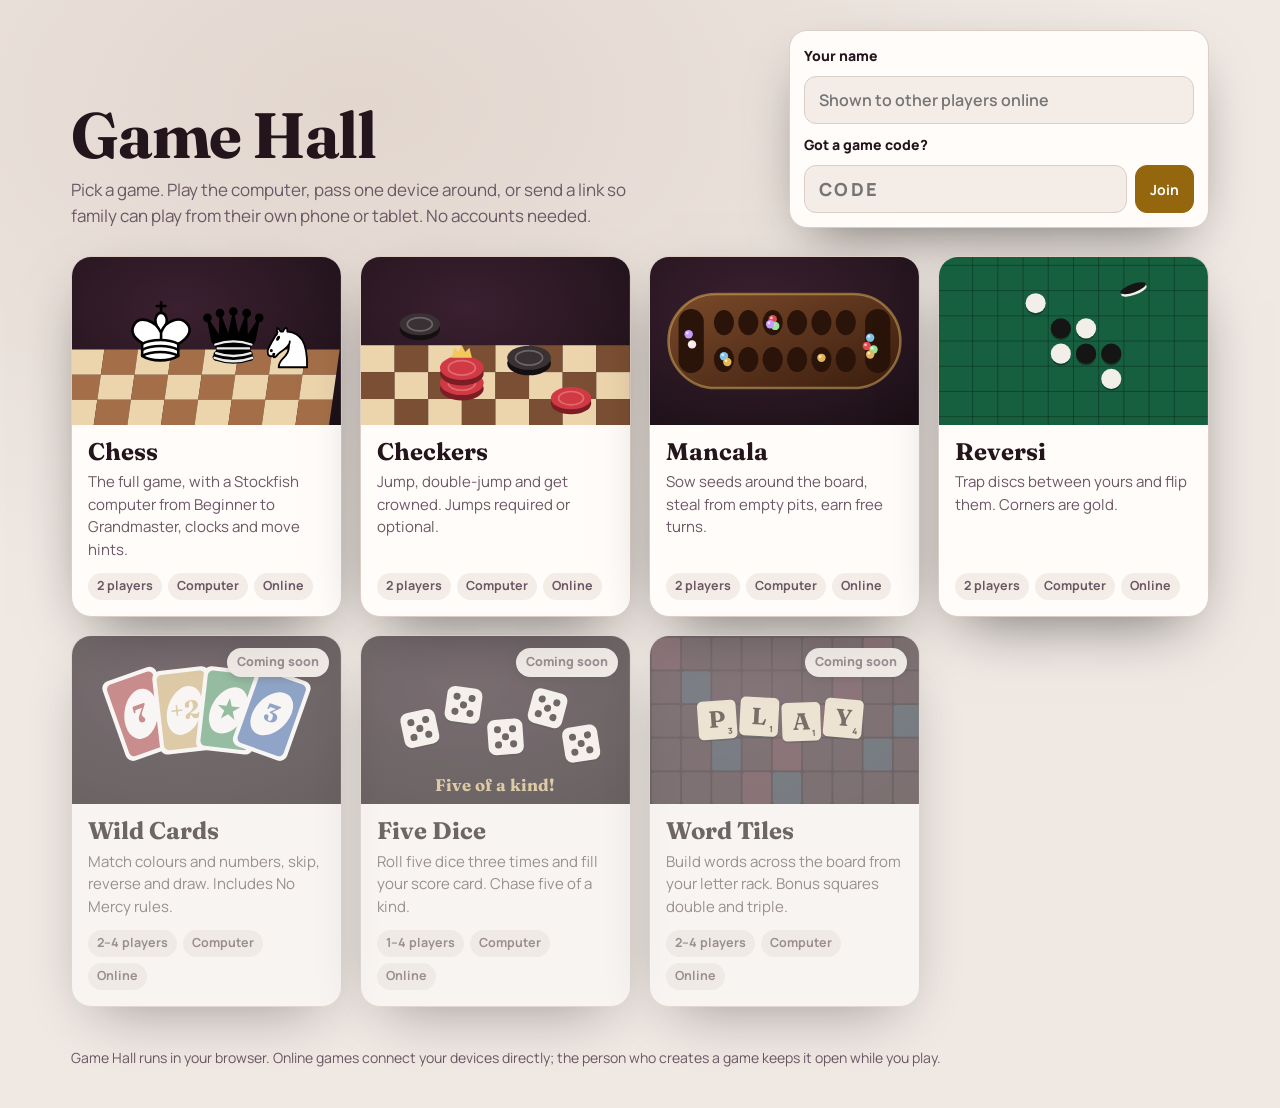
==== commit 34f06fb8: "Game Hall: home screen plus Checkers, Mancala and Reversi on a shared framework; chess moves to /che" ====
--- a/index.html
+++ b/index.html
@@ -3,1516 +3,141 @@
 <head>
 <meta charset="utf-8">
 <meta name="viewport" content="width=device-width, initial-scale=1, viewport-fit=cover">
+<title>Game Hall</title>
 <meta name="theme-color" content="#1b1016">
-<meta name="apple-mobile-web-app-capable" content="yes">
-<meta name="mobile-web-app-capable" content="yes">
-<meta name="apple-mobile-web-app-title" content="Chess Hall">
-<meta name="description" content="A beautiful chess game for laptop, tablet and phone. Play the computer, pass and play, or play friends online.">
-<link rel="manifest" href="manifest.webmanifest">
-<link rel="icon" href="icons/icon-192.png">
-<link rel="apple-touch-icon" href="icons/apple-touch-icon.png">
-<title>Chess Hall</title>
-<link rel="preconnect" href="https://fonts.googleapis.com">
-<link rel="preconnect" href="https://fonts.gstatic.com" crossorigin>
+<meta name="apple-mobile-web-app-capable" content="yes"><meta name="mobile-web-app-capable" content="yes"><meta name="apple-mobile-web-app-title" content="Game Hall">
+<meta name="description" content="Chess, checkers, mancala, reversi and more. Play the computer, pass and play, or play family online with no accounts.">
+<link rel="manifest" href="manifest.webmanifest"><link rel="icon" href="icons/icon-192.png"><link rel="apple-touch-icon" href="icons/apple-touch-icon.png">
+<script>
+// Old Chess Hall invite links pointed here; send them to the chess room.
+if (/^#g-[a-z0-9]{4,12}$/.test(location.hash)) location.replace('chess/' + location.hash);
+</script>
+<link rel="preconnect" href="https://fonts.googleapis.com"><link rel="preconnect" href="https://fonts.gstatic.com" crossorigin>
 <link href="https://fonts.googleapis.com/css2?family=Fraunces:opsz,wght@9..144,600;9..144,700&family=Manrope:wght@400;500;600;700;800&display=swap" rel="stylesheet">
+<link rel="stylesheet" href="shared/hall.css">
 <style>
-/* VOICE: an evening club chess hall: calm, tactile, quietly luxurious.
-   IDEA: a walnut tournament board on a plum leather table, a brass game clock beside it.
-   PICTURE: the board itself, framed in wood with a brass inlay, filling the first screen.
-   COLOUR and TYPE: plum leather ground, ivory ink, brass accent, coral only for check and danger; Fraunces titles, Manrope UI.
-   LAYOUT: board with player plaques above and below; move sheet and controls beside it; stacked on phones. */
-:root{color-scheme:light dark;
-  --bg:light-dark(#efe8e3,#1b1016);--bg2:light-dark(#e2d6ce,#2d1823);
-  --panel:light-dark(#fffcfa,#28171f);--panel2:light-dark(#f3ece7,#341f2a);
-  --ink:light-dark(#24151d,#f6ecef);--mut:light-dark(#6c5865,#bea7b3);--line:light-dark(#dccdc5,#4a3140);
-  --brass:light-dark(#94670f,#e3b75c);--brassbg:light-dark(rgba(176,128,30,.16),rgba(227,183,92,.16));
-  --danger:#e5484d;--ok:light-dark(#1d8a58,#52d69c);
-  --sh:0 22px 60px -24px rgba(0,0,0,.6);
-  --lsq:#ecd4ad;--dsq:#a46f48;--f1:#5c3620;--f2:#2c160b;--fp:10px;--anim:190ms}
-:root[data-theme=light]{color-scheme:light}:root[data-theme=dark]{color-scheme:dark}
-*{box-sizing:border-box;min-width:0}
-html{height:100%}
-body{margin:0;min-height:100%;background:radial-gradient(1100px 700px at 28% 12%,var(--bg2),var(--bg) 72%) fixed,var(--bg);color:var(--ink);font:16px/1.5 Manrope,system-ui,sans-serif;overflow-x:clip;padding:env(safe-area-inset-top) env(safe-area-inset-right) env(safe-area-inset-bottom) env(safe-area-inset-left);-webkit-tap-highlight-color:transparent}
-button{font:inherit;color:inherit}
-[hidden]{display:none!important}
-button:focus-visible,input:focus-visible,select:focus-visible{outline:3px solid var(--brass);outline-offset:2px}
-svg.i{width:19px;height:19px;fill:none;stroke:currentColor;stroke-width:2;stroke-linecap:round;stroke-linejoin:round;flex:none}
-.top{display:flex;align-items:center;gap:10px;padding:12px max(3vw,14px) 10px;flex-wrap:wrap}
-.brand{display:flex;align-items:center;gap:10px;font:700 26px/1 Fraunces,Georgia,serif;letter-spacing:-.01em}
-.brand i{width:34px;height:34px;background:center/100% no-repeat;filter:drop-shadow(0 2px 3px rgba(0,0,0,.3))}
-.modetag{font-size:13px;font-weight:600;color:var(--mut);padding:5px 11px;border:1px solid var(--line);border-radius:99px;white-space:nowrap}
-.sp{flex:1}
-.ib{display:inline-flex;align-items:center;justify-content:center;gap:7px;min-height:44px;min-width:44px;padding:0 14px;border-radius:12px;border:1px solid var(--line);background:var(--panel2);font-weight:700;font-size:14px;cursor:pointer;white-space:nowrap;transition:background .15s,border-color .15s}
-.ib:hover:not(:disabled){border-color:var(--brass)}
-.ib:disabled{opacity:.38;cursor:default}
-.ib.pri{background:var(--brass);border-color:var(--brass);color:light-dark(#fff,#21120a)}
-.ib.warn{border-color:var(--danger);color:var(--danger)}
-.ib.ic{padding:0}
-.stage{--evw:0px;--bs:max(300px,min(calc(100dvh - 262px),calc(100vw - 500px - var(--evw)),780px));display:grid;grid-template-columns:auto minmax(300px,400px);gap:clamp(16px,2.4vw,34px);justify-content:center;align-items:start;padding:2px max(3vw,14px) 30px}
-.stage.ev{--evw:22px}
-.table{display:flex;flex-direction:column;gap:10px;width:calc(var(--bs) + 2*var(--fp) + var(--evw))}
-.pcard{display:grid;grid-template-columns:auto minmax(0,1fr) auto;align-items:center;gap:12px;padding:8px 10px;background:var(--panel);border:1px solid var(--line);border-radius:14px;transition:border-color .2s,box-shadow .2s}
-.pcard.turn{border-color:var(--brass);box-shadow:inset 0 0 0 1px var(--brass)}
-.av{width:42px;height:42px;border-radius:11px;background:var(--panel2) center/78% no-repeat;position:relative}
-.av b{position:absolute;right:-3px;bottom:-3px;width:12px;height:12px;border-radius:50%;background:var(--ok);border:2px solid var(--panel);display:none}
-.av.on b{display:block}
-.pn{font-weight:800;font-size:16px;line-height:1.2;overflow:hidden;text-overflow:ellipsis;white-space:nowrap}
-.pm{display:flex;flex-wrap:wrap;align-items:center;gap:4px 8px;margin-top:3px;font-size:13px;color:var(--mut)}
-.pill{display:inline-flex;align-items:center;gap:5px;font-weight:700;font-size:13px;line-height:1;padding:6px 10px;border-radius:99px;border:1px solid var(--line);background:transparent;color:var(--mut);white-space:nowrap}
-.pill svg.i{width:14px;height:14px}
-.pill.on{background:var(--brassbg);border-color:var(--brass);color:var(--ink)}
-button.pill{cursor:pointer;min-height:32px}
-button.pill::after{content:"";width:22px;height:12px;border-radius:99px;background:var(--line);box-shadow:inset -10px 0 0 2px var(--panel);transition:.2s;margin-left:2px}
-button.pill.on::after{background:var(--brass);box-shadow:inset 10px 0 0 2px var(--panel)}
-.caps{display:inline-flex;align-items:center;min-height:18px}
-.caps i{width:19px;height:19px;margin-right:-7px;background:center/100% no-repeat}
-.caps em{font-style:normal;font-weight:700;color:var(--ink);margin-left:10px}
-.clock{font:800 23px/1 Manrope,sans-serif;font-variant-numeric:tabular-nums;padding:9px 12px;border-radius:10px;background:var(--panel2);min-width:96px;text-align:right;white-space:nowrap}
-.clock.run{background:var(--ink);color:var(--bg)}
-.clock.low{background:var(--danger);color:#fff}
-.clock[hidden]{display:none}
-.boardwrap{display:flex;gap:8px;align-items:stretch}
-.evalbar{display:none;width:14px;border-radius:8px;background:#2b2326;position:relative;overflow:hidden;box-shadow:inset 0 0 0 1px rgba(255,255,255,.08)}
-.stage.ev .evalbar{display:block}
-.evalbar i{position:absolute;left:0;right:0;bottom:0;height:50%;background:#f4efe6;transition:height .5s cubic-bezier(.2,.8,.2,1)}
-.evalbar.flip{transform:rotate(180deg)}
-.frame{padding:var(--fp);border-radius:16px;background:linear-gradient(150deg,var(--f1),var(--f2));box-shadow:var(--sh),inset 0 1px 0 rgba(255,255,255,.2),inset 0 0 0 2px rgba(227,183,92,.4)}
-#board{position:relative;width:var(--bs);height:var(--bs);border-radius:5px;overflow:hidden;touch-action:none;user-select:none;-webkit-user-select:none;cursor:pointer;box-shadow:0 0 0 1px rgba(0,0,0,.35)}
-.sqs{position:absolute;inset:0;display:grid;grid-template:repeat(8,1fr)/repeat(8,1fr)}
-.sqs::after{content:"";position:absolute;inset:0;pointer-events:none;background:linear-gradient(135deg,rgba(255,255,255,.10),transparent 38%,transparent 62%,rgba(0,0,0,.10))}
-.sq{position:relative;background:var(--lsq)}.sq.d{background:var(--dsq)}
-.co{position:absolute;font-weight:800;font-size:clamp(10px,calc(var(--bs)*.024),14px);line-height:1;pointer-events:none}
-.co.r{top:5%;left:6%}.co.f{bottom:5%;right:7%}
-.sq.l .co{color:var(--dsq)}.sq.d .co{color:var(--lsq)}
-.layer{position:absolute;inset:0;pointer-events:none}
-.h{position:absolute;width:12.5%;height:12.5%}
-.h.last{background:rgba(247,205,90,.42)}
-.h.sel{background:rgba(247,205,90,.68)}
-.h.chk{background:radial-gradient(circle,rgba(255,80,70,1) 0%,rgba(235,45,45,.6) 38%,rgba(200,0,0,0) 72%)}
-.h.dot::after{content:"";position:absolute;inset:36%;border-radius:50%;background:rgba(30,12,18,.3)}
-.h.cap{background:radial-gradient(transparent 0 57%,rgba(30,12,18,.32) 59%)}
-.h.mark{box-shadow:inset 0 0 0 calc(var(--bs)*.007) rgba(229,72,77,.9);border-radius:50%}
-.h.hov{box-shadow:inset 0 0 0 calc(var(--bs)*.008) rgba(255,255,255,.75)}
-.h.bad{animation:bad .4s}
-@keyframes bad{0%,100%{background:transparent}30%{background:rgba(229,72,77,.55)}}
-.pc{position:absolute;left:0;top:0;width:12.5%;height:12.5%;background:center/100% no-repeat;transition:transform var(--anim) cubic-bezier(.2,.8,.2,1);filter:drop-shadow(0 calc(var(--bs)*.005) calc(var(--bs)*.004) rgba(0,0,0,.35))}
-.pc.drag{transition:none;z-index:5;filter:drop-shadow(0 12px 12px rgba(0,0,0,.45))}
-.pc.gone{animation:gone .28s forwards}
-.pc.shake{animation:shake .3s}
-@keyframes gone{to{opacity:0;scale:.6}}
-@keyframes shake{25%{translate:-6% 0}75%{translate:6% 0}}
-#arrows{position:absolute;inset:0;width:100%;height:100%;pointer-events:none}
-.promo{position:absolute;inset:0;background:rgba(15,6,10,.62);display:none;align-items:center;justify-content:center;gap:3%;z-index:8;backdrop-filter:blur(2px)}
-.promo.show{display:flex}
-.promo button{width:19%;aspect-ratio:1;border-radius:18%;border:2px solid rgba(227,183,92,.6);background:rgba(255,248,238,.92) center/86% no-repeat;cursor:pointer;transition:transform .15s}
-.promo button:hover{transform:scale(1.07)}
-.side{display:flex;flex-direction:column;gap:12px;background:var(--panel);border:1px solid var(--line);border-radius:18px;padding:16px;box-shadow:var(--sh);height:calc(var(--bs) + 2*var(--fp) + 140px);max-height:calc(100dvh - 90px)}
-.st h2{margin:0;font:700 26px/1.1 Fraunces,Georgia,serif;text-wrap:balance}
-.st p{margin:4px 0 0;color:var(--mut);font-size:14px;min-height:21px}
-.open{font-size:13px;color:var(--mut);display:flex;justify-content:space-between;gap:8px;border-top:1px solid var(--line);padding-top:10px}
-.open b{color:var(--ink);font-weight:700}
-.invite{background:var(--brassbg);border:1px dashed var(--brass);border-radius:14px;padding:12px;display:none}
-.invite.show{display:block}
-.invite .code{font:800 30px/1 Manrope;letter-spacing:.16em;margin:6px 0 10px;font-variant-numeric:tabular-nums}
-.invite .row{display:flex;gap:6px;flex-wrap:wrap}
-.offer{display:none;align-items:center;gap:8px;flex-wrap:wrap;background:var(--panel2);border:1px solid var(--brass);border-radius:14px;padding:10px 12px;font-weight:700;font-size:14px}
-.offer.show{display:flex}
-.offer span{flex:1 1 140px}
-.offer .ib{min-height:38px;padding:0 12px}
-.tabs{display:flex;gap:4px;background:var(--panel2);padding:4px;border-radius:12px}
-.tabs button{flex:1;min-height:38px;border:0;border-radius:9px;background:transparent;font-weight:700;font-size:14px;color:var(--mut);cursor:pointer;position:relative}
-.tabs button[aria-selected=true]{background:var(--panel);color:var(--ink);box-shadow:0 2px 8px rgba(0,0,0,.14)}
-.tabs button[hidden]{display:none}
-.tabs .badge{position:absolute;top:6px;right:10px;width:8px;height:8px;border-radius:50%;background:var(--danger);display:none}
-.tabs .badge.show{display:block}
-.pane{flex:1;min-height:150px;overflow:auto;position:relative}
-.pane[hidden]{display:none}
-.moves{display:grid;grid-template-columns:44px minmax(0,1fr) minmax(0,1fr);align-content:start;font-variant-numeric:tabular-nums;gap:2px 4px}
-.moves .n{color:var(--mut);font-size:13px;padding:7px 2px;text-align:right;padding-right:8px}
-.moves button{border:0;background:transparent;text-align:left;padding:6px 9px;border-radius:7px;cursor:pointer;font-weight:700;font-size:15px}
-.moves button:hover{background:var(--panel2)}
-.moves button.cur{background:var(--brassbg);box-shadow:inset 0 0 0 1px var(--brass)}
-.moves .hd{display:inline-block;width:7px;height:7px;border-radius:50%;background:var(--brass);margin-left:6px;vertical-align:middle}
-.empty{color:var(--mut);font-size:14px;margin:10px 4px}
-.chat{display:flex;flex-direction:column;height:100%}
-.chatlog{flex:1;overflow:auto;display:flex;flex-direction:column;gap:6px;padding:4px 2px 8px}
-.msg{max-width:85%;padding:7px 11px;border-radius:14px;background:var(--panel2);font-size:15px;overflow-wrap:anywhere;align-self:flex-start}
-.msg.me{align-self:flex-end;background:var(--brassbg)}
-.msg small{display:block;font-size:12px;color:var(--mut);font-weight:700}
-.quick{display:flex;gap:5px;flex-wrap:wrap;margin-bottom:6px}
-.quick button{border:1px solid var(--line);background:transparent;border-radius:99px;padding:6px 10px;font-size:13px;font-weight:700;cursor:pointer;min-height:34px}
-.chatin{display:flex;gap:6px}
-.chatin input{flex:1;min-height:44px;border-radius:12px;border:1px solid var(--line);background:var(--panel2);padding:0 12px;font:16px Manrope}
-.nav{display:grid;grid-template-columns:repeat(4,minmax(0,1fr));gap:6px}
-.acts{display:flex;flex-wrap:wrap;gap:6px}
-.acts .ib{flex:1 1 auto}
-.ov{position:fixed;inset:0;z-index:50;background:rgba(14,6,10,.58);backdrop-filter:blur(5px);display:none;align-items:center;justify-content:center;padding:16px}
-.ov.show{display:flex}
-.modal{background:var(--panel);border:1px solid var(--line);border-radius:22px;width:min(580px,100%);max-height:calc(100dvh - 32px);overflow:auto;padding:24px;box-shadow:0 30px 90px -20px rgba(0,0,0,.7);position:relative}
-.modal h2{margin:0;font:700 32px/1.08 Fraunces,Georgia,serif;text-wrap:balance}
-.modal .lead{margin:6px 0 0;color:var(--mut)}
-.x{position:absolute;top:14px;right:14px}
-.seg{display:grid;grid-auto-flow:column;grid-auto-columns:minmax(0,1fr);gap:5px;background:var(--panel2);padding:5px;border-radius:14px}
-.seg button{min-height:44px;border:0;border-radius:10px;background:transparent;color:var(--mut);font-weight:800;font-size:14px;cursor:pointer;padding:0 6px}
-.seg button[aria-pressed=true]{background:var(--panel);color:var(--ink);box-shadow:0 2px 10px rgba(0,0,0,.16)}
-.fld{margin-top:18px}
-.lbl{display:flex;justify-content:space-between;font-weight:800;font-size:14px;margin-bottom:8px}
-.lbl span{color:var(--brass)}
-.chips{display:flex;flex-wrap:wrap;gap:6px}
-.chips button{min-height:40px;padding:0 13px;border-radius:10px;border:1px solid var(--line);background:transparent;font-weight:700;font-size:14px;cursor:pointer}
-.chips button[aria-pressed=true]{background:var(--brassbg);border-color:var(--brass)}
-input[type=range]{width:100%;accent-color:var(--brass);height:32px}
-.row2{display:flex;gap:8px;flex-wrap:wrap}
-.txt{width:100%;min-height:48px;border-radius:12px;border:1px solid var(--line);background:var(--panel2);padding:0 14px;font:600 16px Manrope;color:var(--ink)}
-.row2 input{flex:1 1 160px;min-height:48px;border-radius:12px;border:1px solid var(--line);background:var(--panel2);padding:0 14px;font:800 18px Manrope;letter-spacing:.14em;text-transform:uppercase}
-.go{width:100%;min-height:54px;margin-top:22px;font-size:16px}
-.note{font-size:14px;color:var(--mut);background:var(--panel2);border-radius:12px;padding:12px 14px;margin-top:14px}
-.games{display:flex;flex-direction:column;gap:6px;margin-top:8px}
-.games button{display:flex;justify-content:space-between;align-items:center;gap:8px;text-align:left;padding:10px 12px;border-radius:12px;border:1px solid var(--line);background:transparent;cursor:pointer;min-height:48px}
-.games small{color:var(--mut);font-weight:700}
-.games .yt{color:var(--brass)}
-.tog{display:flex;align-items:center;justify-content:space-between;gap:12px;padding:10px 0;border-bottom:1px solid var(--line);font-weight:700;font-size:15px}
-.tog small{display:block;color:var(--mut);font-weight:500;font-size:13px}
-.sw{width:50px;height:30px;border-radius:99px;border:0;background:var(--line);position:relative;cursor:pointer;flex:none;transition:background .2s}
-.sw::after{content:"";position:absolute;top:3px;left:3px;width:24px;height:24px;border-radius:50%;background:#fff;box-shadow:0 1px 3px rgba(0,0,0,.3);transition:transform .2s}
-.sw[aria-checked=true]{background:var(--brass)}
-.sw[aria-checked=true]::after{transform:translateX(20px)}
-.themes{display:grid;grid-template-columns:repeat(auto-fill,minmax(82px,1fr));gap:8px}
-.themes button{border:2px solid transparent;border-radius:12px;padding:5px;background:var(--panel2);cursor:pointer;font-size:13px;font-weight:700}
-.themes button[aria-pressed=true]{border-color:var(--brass)}
-.themes i{display:block;aspect-ratio:1;border-radius:7px;margin-bottom:4px}
-.res{text-align:center}
-.res .big{font:700 46px/1 Fraunces,Georgia,serif;margin:6px 0}
-.res .why{color:var(--mut);font-weight:600}
-.stats{display:grid;grid-template-columns:repeat(3,minmax(0,1fr));gap:8px;margin:20px 0 4px}
-.stats div{background:var(--panel2);border-radius:12px;padding:10px 6px}
-.stats b{display:block;font-size:22px}
-.stats small{color:var(--mut);font-weight:700;font-size:13px}
-.btns{display:grid;grid-template-columns:repeat(2,minmax(0,1fr));gap:8px;margin-top:16px}
-#toast{position:fixed;left:50%;bottom:calc(20px + env(safe-area-inset-bottom));translate:-50% 0;z-index:70;background:var(--ink);color:var(--bg);padding:11px 18px;border-radius:12px;font-weight:700;font-size:14px;box-shadow:var(--sh);opacity:0;pointer-events:none;transition:opacity .2s,transform .2s;transform:translateY(8px);max-width:calc(100vw - 32px)}
-#toast.show{opacity:1;transform:none}
-#confetti{position:fixed;inset:0;pointer-events:none;z-index:60;width:100%;height:100%}
-textarea.copy{width:100%;min-height:160px;border-radius:12px;border:1px solid var(--line);background:var(--panel2);color:var(--ink);font:13px/1.5 ui-monospace,Menlo,monospace;padding:10px;margin-top:12px}
-.credit{font-size:13px;color:var(--mut);margin-top:18px}
-@media (max-width:980px){
-  .stage{--bs:max(260px,min(calc(100vw - 2*max(3vw,14px) - 2*var(--fp) - var(--evw)),calc(100dvh - 260px),640px));grid-template-columns:minmax(0,1fr);justify-items:center}
-  .side{width:min(100%,calc(var(--bs) + 2*var(--fp) + var(--evw)));height:auto;max-height:none}
-  .side .st{order:-2}.side .ctl{order:-1}
-  .pane{max-height:240px}
-}
-@media (max-width:600px){
-  :root{--fp:6px}
-  .top{padding:10px 12px 6px}
-  .brand{font-size:22px}.brand i{width:28px;height:28px}
-  .modetag{display:none}
-  .top .ib .lt{display:none}
-  .stage{padding:0 8px 24px;gap:12px;--bs:max(250px,min(calc(100vw - 16px - 2*var(--fp) - var(--evw)),calc(100dvh - 230px)))}
-  .pcard{gap:8px;padding:6px 8px}
-  .av{width:36px;height:36px}
-  .clock{font-size:20px;min-width:80px;padding:8px 10px}
-  .modal{padding:20px 16px}
-  .modal h2{font-size:28px}
-  .acts .ib .lt{display:none}
-}
-@media (prefers-reduced-motion:reduce){.pc{transition:none}.evalbar i{transition:none}}
+/* VOICE: a warm family games cupboard, opened on a club-room table.
+   IDEA: the games shelf: each game a boxed set with its own lid art.
+   PICTURE: the grid of game boxes is the page; each lid is a small hand-drawn SVG scene.
+   COLOUR and TYPE: the plum leather and brass of Chess Hall; each lid brings its own game colours. Fraunces + Manrope.
+   LAYOUT: a short welcome with name and join-by-code, then the shelf; one column on phones. */
+.hero{padding:clamp(10px,3vw,30px) max(4vw,16px) 6px;max-width:1240px;margin:0 auto;display:grid;grid-template-columns:minmax(0,1fr) minmax(280px,420px);gap:24px;align-items:end}
+.hero h1{font:700 clamp(38px,6vw,64px)/1 Fraunces,Georgia,serif;margin:0;letter-spacing:-.02em}
+.hero p{color:var(--mut);margin:10px 0 0;font-size:17px;max-width:56ch}
+.quickbox{background:var(--panel);border:1px solid var(--line);border-radius:18px;padding:14px;box-shadow:var(--sh);display:grid;gap:10px}
+.quickbox label{font-weight:800;font-size:14px}
+.shelf{max-width:1240px;margin:0 auto;padding:22px max(4vw,16px) 40px;display:grid;grid-template-columns:repeat(auto-fill,minmax(250px,1fr));gap:18px}
+.box{position:relative;display:flex;flex-direction:column;border-radius:20px;overflow:hidden;background:var(--panel);border:1px solid var(--line);box-shadow:var(--sh);text-decoration:none;color:inherit;transition:transform .2s,box-shadow .2s,border-color .2s}
+a.box:hover{transform:translateY(-3px);border-color:var(--brass)}
+.lid{aspect-ratio:16/10;display:block;width:100%}
+.lid svg{width:100%;height:100%;display:block}
+.bx{padding:14px 16px 16px;display:flex;flex-direction:column;gap:6px;flex:1}
+.bx h2{margin:0;font:700 24px/1.1 Fraunces,Georgia,serif}
+.bx p{margin:0;color:var(--mut);font-size:15px}
+.tags{display:flex;gap:6px;flex-wrap:wrap;margin-top:auto;padding-top:6px}
+.tags span{font-size:12.5px;font-weight:700;padding:4px 9px;border-radius:99px;background:var(--panel2);color:var(--mut)}
+.badge2{position:absolute;top:12px;right:12px;font-size:12.5px;font-weight:800;padding:5px 10px;border-radius:99px;background:var(--brass);color:light-dark(#fff,#21120a);box-shadow:0 2px 8px rgba(0,0,0,.3)}
+.box.soon{opacity:.62;filter:saturate(.6)}
+.box.soon .badge2{background:var(--panel2);color:var(--mut)}
+.foot{max-width:1240px;margin:0 auto;padding:0 max(4vw,16px) 40px;color:var(--mut);font-size:14px}
+@media (max-width:760px){.hero{grid-template-columns:minmax(0,1fr)}}
 </style>
 </head>
 <body>
-<header class="top">
-  <div class="brand"><i id="logo"></i>Chess Hall</div>
-  <span class="modetag" id="modetag">Versus computer</span>
-  <span class="sp"></span>
-  <button class="ib pri" id="bNew"><svg class="i" viewBox="0 0 24 24"><path d="M12 5v14M5 12h14"/></svg><span class="lt">New game</span></button>
-  <button class="ib ic" id="bSet" aria-label="Settings"><svg class="i" viewBox="0 0 24 24"><circle cx="12" cy="12" r="3"/><path d="M19.4 15a1.7 1.7 0 0 0 .3 1.8l.1.1a2 2 0 1 1-2.8 2.8l-.1-.1a1.7 1.7 0 0 0-1.8-.3 1.7 1.7 0 0 0-1 1.5V21a2 2 0 1 1-4 0v-.1a1.7 1.7 0 0 0-1.1-1.5 1.7 1.7 0 0 0-1.8.3l-.1.1a2 2 0 1 1-2.8-2.8l.1-.1a1.7 1.7 0 0 0 .3-1.8 1.7 1.7 0 0 0-1.5-1H3a2 2 0 1 1 0-4h.1a1.7 1.7 0 0 0 1.5-1.1 1.7 1.7 0 0 0-.3-1.8l-.1-.1a2 2 0 1 1 2.8-2.8l.1.1a1.7 1.7 0 0 0 1.8.3H9a1.7 1.7 0 0 0 1-1.5V3a2 2 0 1 1 4 0v.1a1.7 1.7 0 0 0 1 1.5 1.7 1.7 0 0 0 1.8-.3l.1-.1a2 2 0 1 1 2.8 2.8l-.1.1a1.7 1.7 0 0 0-.3 1.8V9a1.7 1.7 0 0 0 1.5 1H21a2 2 0 1 1 0 4h-.1a1.7 1.7 0 0 0-1.5 1z"/></svg></button>
+<header class="hero">
+  <div><h1>Game Hall</h1><p>Pick a game. Play the computer, pass one device around, or send a link so family can play from their own phone or tablet. No accounts needed.</p></div>
+  <div class="quickbox">
+    <label for="nm">Your name</label><input id="nm" class="txt" maxlength="24" placeholder="Shown to other players online" autocomplete="nickname">
+    <label for="jc">Got a game code?</label>
+    <form class="row2" id="jf"><input id="jc" maxlength="8" placeholder="Code" autocomplete="off"><button class="ib pri" style="min-height:48px">Join</button></form>
+  </div>
 </header>
-
-<main class="stage" id="stage">
-  <section class="table" id="table">
-    <div class="pcard" id="cardTop"></div>
-    <div class="boardwrap">
-      <div class="evalbar" id="evalbar" title="Engine evaluation"><i></i></div>
-      <div class="frame">
-        <div id="board" aria-label="Chess board">
-          <div class="sqs" id="sqs"></div>
-          <div class="layer" id="hl"></div>
-          <div class="layer" id="pcs"></div>
-          <svg id="arrows" viewBox="0 0 8 8" preserveAspectRatio="none"></svg>
-          <div class="promo" id="promo"></div>
-        </div>
-      </div>
-    </div>
-    <div class="pcard" id="cardBot"></div>
-  </section>
-
-  <aside class="side">
-    <div class="st"><h2 id="stT">Your move</h2><p id="stS"></p></div>
-    <div class="invite" id="invite">
-      <div style="font-weight:800">Invite a friend</div>
-      <div style="font-size:14px;color:var(--mut)">Send them the link or the code. The game starts when they join; keep this page open.</div>
-      <div class="code" id="invCode">------</div>
-      <div class="row"><button class="ib" id="bCopyLink"><svg class="i" viewBox="0 0 24 24"><rect x="9" y="9" width="12" height="12" rx="2"/><path d="M5 15V5a2 2 0 0 1 2-2h10"/></svg>Copy invite</button><button class="ib" id="bCopyCode">Copy code</button></div>
-    </div>
-    <div class="offer" id="offer"></div>
-    <div class="ctl" style="display:flex;flex-direction:column;gap:8px">
-      <div class="nav">
-        <button class="ib" id="nFirst" aria-label="First move"><svg class="i" viewBox="0 0 24 24"><path d="M6 5v14M18 6l-8 6 8 6z"/></svg></button>
-        <button class="ib" id="nPrev" aria-label="Previous move"><svg class="i" viewBox="0 0 24 24"><path d="M15 6l-6 6 6 6"/></svg></button>
-        <button class="ib" id="nNext" aria-label="Next move"><svg class="i" viewBox="0 0 24 24"><path d="M9 6l6 6-6 6"/></svg></button>
-        <button class="ib" id="nLast" aria-label="Latest move"><svg class="i" viewBox="0 0 24 24"><path d="M18 5v14M6 6l8 6-8 6z"/></svg></button>
-      </div>
-      <div class="acts">
-        <button class="ib" id="bFlip" aria-label="Flip board"><svg class="i" viewBox="0 0 24 24"><path d="M7 4v16M7 20l-3-3M7 20l3-3M17 20V4M17 4l-3 3M17 4l3 3"/></svg><span class="lt">Flip</span></button>
-        <button class="ib" id="bUndo"><svg class="i" viewBox="0 0 24 24"><path d="M9 14 4 9l5-5"/><path d="M4 9h10.5a5.5 5.5 0 0 1 0 11H11"/></svg><span class="lt" id="undoLbl">Undo</span></button>
-        <button class="ib" id="bBest"><svg class="i" viewBox="0 0 24 24"><path d="M9 18h6M10 21h4M12 3a6 6 0 0 0-4 10.5c.7.7 1 1.5 1 2.5h6c0-1 .3-1.8 1-2.5A6 6 0 0 0 12 3z"/></svg><span class="lt">Best move</span></button>
-        <button class="ib" id="bDraw"><svg class="i" viewBox="0 0 24 24"><path d="M4 12h16M8 7h8M8 17h8"/></svg><span class="lt">Draw</span></button>
-        <button class="ib warn" id="bResign"><svg class="i" viewBox="0 0 24 24"><path d="M5 21V4M5 4h11l-2 4 2 4H5"/></svg><span class="lt" id="resLbl">Resign</span></button>
-      </div>
-    </div>
-    <div class="tabs" role="tablist">
-      <button role="tab" id="tMoves" aria-selected="true">Moves</button>
-      <button role="tab" id="tChat" aria-selected="false" hidden>Chat<span class="badge" id="chatBadge"></span></button>
-    </div>
-    <div class="pane" id="pMoves"><div class="moves" id="moves"></div></div>
-    <div class="pane" id="pChat" hidden>
-      <div class="chat">
-        <div class="chatlog" id="chatlog"></div>
-        <div class="quick" id="quick"></div>
-        <form class="chatin" id="chatForm"><input id="chatIn" maxlength="200" placeholder="Say something nice" autocomplete="off" aria-label="Chat message"><button class="ib pri" aria-label="Send"><svg class="i" viewBox="0 0 24 24"><path d="M4 12l16-8-6 16-2-7z"/></svg></button></form>
-      </div>
-    </div>
-    <div class="open"><span>Opening: <b id="opening">Starting position</b></span><span id="evtxt"></span></div>
-  </aside>
-</main>
-
-<div class="ov" id="ovNew"><div class="modal" role="dialog" aria-modal="true" aria-labelledby="ngT">
-  <button class="ib ic x" data-close aria-label="Close"><svg class="i" viewBox="0 0 24 24"><path d="M6 6l12 12M18 6 6 18"/></svg></button>
-  <h2 id="ngT">New game</h2>
-  <p class="lead">Pick an opponent, a clock and a side.</p>
-  <div class="fld"><div class="seg" id="ngMode">
-    <button data-v="ai">Computer</button><button data-v="local">Pass &amp; play</button><button data-v="online">Online</button>
-  </div></div>
-  <div id="ngAI" class="fld">
-    <div class="lbl">Strength <span id="lvName">Club</span></div>
-    <input type="range" min="1" max="8" step="1" id="lvl" aria-label="Computer strength">
-  </div>
-  <div id="ngColor" class="fld"><div class="lbl">Play as</div><div class="chips" id="ngCol">
-    <button data-v="w">White</button><button data-v="random">Random</button><button data-v="b">Black</button></div></div>
-  <div id="ngTime" class="fld"><div class="lbl">Clock</div><div class="chips" id="ngTc"></div></div>
-  <div id="ngOnline" class="fld" hidden>
-    <div id="nameRow"><div class="lbl">Your name</div><input id="myName" class="txt" maxlength="24" placeholder="So your opponent knows who you are" autocomplete="nickname"></div>
-    <div id="onNote" class="note"></div>
-    <div id="onJoin">
-      <div class="lbl" style="margin-top:18px">Join a friend’s game</div>
-      <form class="row2" id="joinForm"><input id="joinCode" maxlength="8" placeholder="Code" autocomplete="off" aria-label="Game code"><button class="ib" style="min-height:48px">Join</button></form>
-      <div class="lbl" style="margin-top:18px">Your games</div>
-      <div class="games" id="myGames"><p class="empty">No online games yet.</p></div>
-    </div>
-  </div>
-  <div class="tog" style="border:0;margin-top:10px"><div>Show my legal moves<small>Your opponent can see whether this is on.</small></div><button class="sw" role="switch" id="ngHints" aria-label="Show my legal moves"></button></div>
-  <button class="ib pri go" id="ngGo">Start game</button>
-</div></div>
-
-<div class="ov" id="ovSet"><div class="modal" role="dialog" aria-modal="true" aria-labelledby="setT">
-  <button class="ib ic x" data-close aria-label="Close"><svg class="i" viewBox="0 0 24 24"><path d="M6 6l12 12M18 6 6 18"/></svg></button>
-  <h2 id="setT">Settings</h2>
-  <div class="fld"><div class="lbl">Board</div><div class="themes" id="themes"></div></div>
-  <div class="fld"><div class="lbl">Piece movement</div><div class="seg" id="animSeg"><button data-v="off">Instant</button><button data-v="fast">Quick</button><button data-v="normal">Smooth</button></div></div>
-  <div class="fld" id="togs"></div>
-  <p class="credit">Piece artwork by Colin M.L. Burnett (CC BY-SA 3.0). Computer opponent: Stockfish.js (GPL). Rules: chess.js (BSD). Online connections: PeerJS (MIT).</p>
-</div></div>
-
-<div class="ov" id="ovEnd"><div class="modal res" role="dialog" aria-modal="true" aria-labelledby="endT">
-  <button class="ib ic x" data-close aria-label="Close"><svg class="i" viewBox="0 0 24 24"><path d="M6 6l12 12M18 6 6 18"/></svg></button>
-  <div class="modetag" style="display:inline-block" id="endTag">Game over</div>
-  <div class="big" id="endT">You win</div>
-  <div class="why" id="endWhy">by checkmate</div>
-  <div class="stats" id="endStats"></div>
-  <div class="btns"><button class="ib pri" id="eRematch">Rematch</button><button class="ib" id="eNew">New game</button><button class="ib" id="eReview">Review moves</button><button class="ib" id="ePgn">Copy PGN</button></div>
-</div></div>
-
-<div class="ov" id="ovCopy"><div class="modal" role="dialog" aria-modal="true" aria-labelledby="cpT">
-  <button class="ib ic x" data-close aria-label="Close"><svg class="i" viewBox="0 0 24 24"><path d="M6 6l12 12M18 6 6 18"/></svg></button>
-  <h2 id="cpT">Copy this</h2><p class="lead">Select the text below and copy it.</p>
-  <textarea class="copy" id="cpTxt" readonly></textarea>
-</div></div>
-
+<main class="shelf" id="shelf"></main>
+<p class="foot">Game Hall runs in your browser. Online games connect your devices directly; the person who creates a game keeps it open while you play.</p>
 <div id="toast" role="status" aria-live="polite"></div>
-<canvas id="confetti"></canvas>
-
-<script src="lib/peerjs.min.js"></script>
-<script src="lib/chess.js"></script>
-<script src="lib/pieces.js"></script>
+<script src="shared/peerjs.min.js"></script>
 <script>
 {
-const $ = s => document.querySelector(s);
 const esc = v => String(v).replace(/[&<>"']/g, c => ({'&':'&amp;','<':'&lt;','>':'&gt;','"':'&quot;',"'":'&#39;'}[c]));
-const FILES = 'abcdefgh';
-const VAL = {p:1,n:3,b:3,r:5,q:9,k:0};
-const START = 'rnbqkbnr/pppppppp/8/8/8/8/PPPPPPPP/RNBQKBNR w KQkq - 0 1';
-const IMG = {};
-for (const k in PIECE_SVG) IMG[k] = 'url("data:image/svg+xml;charset=utf-8,' + encodeURIComponent(PIECE_SVG[k].replace('<svg ', '<svg viewBox="0 0 45 45" ')) + '")';
-const ICON = {
-  bulb:'<svg class="i" viewBox="0 0 24 24"><path d="M9 18h6M10 21h4M12 3a6 6 0 0 0-4 10.5c.7.7 1 1.5 1 2.5h6c0-1 .3-1.8 1-2.5A6 6 0 0 0 12 3z"/></svg>',
-  chip:'<svg class="i" viewBox="0 0 24 24"><rect x="6" y="6" width="12" height="12" rx="2"/><path d="M9 2v4M15 2v4M9 18v4M15 18v4M2 9h4M2 15h4M18 9h4M18 15h4"/></svg>'
+const get = (k, d) => { try{ const v = localStorage.getItem(k); return v == null ? d : JSON.parse(v); }catch(e){ return d; } };
+const set = (k, v) => { try{ localStorage.setItem(k, JSON.stringify(v)); }catch(e){} };
+const wood = '<defs><linearGradient id="wd" x1="0" y1="0" x2="1" y2="1"><stop offset="0" stop-color="#7b4a2a"/><stop offset="1" stop-color="#3a1d0e"/></linearGradient><radialGradient id="felt" cx=".4" cy=".3" r=".9"><stop offset="0" stop-color="#3b2030"/><stop offset="1" stop-color="#1b1016"/></radialGradient></defs><rect width="320" height="200" fill="url(#felt)"/>';
+const disc = (x, y, r, a, b) => `<ellipse cx="${x}" cy="${y + r * .25}" rx="${r}" ry="${r * .55}" fill="${b}"/><ellipse cx="${x}" cy="${y}" rx="${r}" ry="${r * .55}" fill="${a}"/><ellipse cx="${x}" cy="${y}" rx="${r * .62}" ry="${r * .33}" fill="none" stroke="rgba(255,255,255,.25)" stroke-width="2"/>`;
+const ART = {
+  chess:() => { const k = (typeof PIECE_SVG !== 'undefined') ? PIECE_SVG : null; let sq = ''; for (let r = 0; r < 4; r++) for (let c = 0; c < 8; c++) sq += `<rect x="${c * 40}" y="${110 + r * 30}" width="40" height="30" fill="${(r + c) % 2 ? '#a46f48' : '#ecd4ad'}"/>`;
+    const pc = (key, x, y, s) => k ? `<image href="data:image/svg+xml;charset=utf-8,${encodeURIComponent(k[key].replace('<svg ', '<svg viewBox="0 0 45 45" '))}" x="${x}" y="${y}" width="${s}" height="${s}"/>` : '';
+    return wood + `<g transform="skewX(-8) translate(14 0)">${sq}</g>` + pc('wk', 60, 42, 92) + pc('bq', 150, 50, 84) + pc('wn', 224, 74, 66); },
+  checkers:() => { let sq = ''; for (let r = 0; r < 4; r++) for (let c = 0; c < 8; c++) sq += `<rect x="${c * 40}" y="${105 + r * 32}" width="40" height="32" fill="${(r + c) % 2 ? '#7a4f33' : '#ecd4ad'}"/>`;
+    return wood + sq + disc(120, 150, 26, '#d23a43', '#7a1d24') + disc(120, 132, 26, '#d23a43', '#7a1d24') + disc(200, 120, 26, '#3a3134', '#141012') + disc(70, 80, 24, '#3a3134', '#141012') + disc(250, 168, 24, '#d23a43', '#7a1d24') + `<path d="M108 120h24l-3-12-5 5-4-8-4 8-5-5z" fill="#f2c75c"/>`; },
+  mancala:() => { let p = ''; for (let i = 0; i < 6; i++){ p += `<ellipse cx="${88 + i * 29}" cy="78" rx="12" ry="15" fill="#2a140a"/><ellipse cx="${88 + i * 29}" cy="122" rx="12" ry="15" fill="#2a140a"/>`; }
+    const beads = [[88, 118, '#7fc3e8'], [92, 125, '#e3b75c'], [146, 74, '#e5484d'], [149, 82, '#9be29b'], [143, 80, '#c79bff'], [204, 120, '#e3b75c'], [262, 96, '#7fc3e8'], [258, 106, '#e5484d'], [266, 110, '#9be29b'], [262, 116, '#e3b75c'], [46, 92, '#c79bff'], [50, 104, '#f6ecef']];
+    return wood + `<rect x="22" y="44" width="276" height="112" rx="56" fill="url(#wd)" stroke="rgba(227,183,92,.5)" stroke-width="3"/><rect x="34" y="62" width="30" height="76" rx="15" fill="#2a140a"/><rect x="256" y="62" width="30" height="76" rx="15" fill="#2a140a"/>` + p + beads.map(([x, y, c]) => `<circle cx="${x}" cy="${y}" r="5" fill="${c}"/><circle cx="${x - 1.5}" cy="${y - 1.5}" r="1.6" fill="#fff" opacity=".7"/>`).join(''); },
+  reversi:() => { let g = ''; for (let i = 0; i <= 8; i++){ g += `<line x1="${40 + i * 30}" y1="0" x2="${40 + i * 30}" y2="200" stroke="rgba(0,0,0,.35)"/>`; }
+    for (let i = 0; i <= 7; i++) g += `<line x1="0" y1="${i * 30 + 10}" x2="320" y2="${i * 30 + 10}" stroke="rgba(0,0,0,.35)"/>`;
+    const d = (x, y, w) => `<circle cx="${x}" cy="${y + 2}" r="12" fill="rgba(0,0,0,.35)"/><circle cx="${x}" cy="${y}" r="12" fill="${w ? '#f2efe8' : '#151515'}"/>`;
+    return `<rect width="320" height="200" fill="#16603f"/>` + g + d(145, 85, 0) + d(175, 85, 1) + d(145, 115, 1) + d(175, 115, 0) + d(205, 115, 0) + d(205, 145, 1) + d(115, 55, 1) + `<g transform="translate(232 40) rotate(-20)"><ellipse rx="16" ry="5" fill="#f2efe8"/><ellipse cy="-3" rx="16" ry="5" fill="#151515"/></g>`; },
+  wild:() => { const cols = ['#e5484d', '#e3b75c', '#3fae6a', '#3d7fe0']; let c = '';
+    cols.forEach((col, i) => { c += `<g transform="translate(${160 + (i - 1.5) * 34} 168) rotate(${(i - 1.5) * 13})"><rect x="-34" y="-130" width="68" height="100" rx="9" fill="#fff"/><rect x="-29" y="-125" width="58" height="90" rx="6" fill="${col}"/><ellipse cx="0" cy="-80" rx="20" ry="30" fill="#fff" transform="rotate(25 0 -80)"/><text x="0" y="-70" text-anchor="middle" font-family="Fraunces,Georgia,serif" font-weight="700" font-size="30" fill="${col}">${['7', '+2', '★', '3'][i]}</text></g>`; });
+    return wood + c; },
+  dice:() => { const pip = (x, y) => `<circle cx="${x}" cy="${y}" r="4.2" fill="#2a1620"/>`;
+    const die = (x, y, a, n) => { const P = {1:[[0,0]], 2:[[-9,-9],[9,9]], 3:[[-9,-9],[0,0],[9,9]], 4:[[-9,-9],[9,-9],[-9,9],[9,9]], 5:[[-9,-9],[9,-9],[0,0],[-9,9],[9,9]], 6:[[-9,-10],[9,-10],[-9,0],[9,0],[-9,10],[9,10]]}[n];
+      return `<g transform="translate(${x} ${y}) rotate(${a})"><rect x="-21" y="-19" width="42" height="42" rx="9" fill="rgba(0,0,0,.35)"/><rect x="-21" y="-21" width="42" height="42" rx="9" fill="#fbf6ee"/>${P.map(([px, py]) => pip(px, py)).join('')}</g>`; };
+    return wood + die(70, 110, -12, 5) + die(122, 82, 8, 5) + die(172, 120, -4, 5) + die(222, 86, 15, 5) + die(262, 128, -9, 5) + `<text x="160" y="185" text-anchor="middle" font-family="Fraunces,Georgia,serif" font-weight="700" font-size="20" fill="#e3b75c">Five of a kind!</text>`; },
+  words:() => { const t = (x, y, ch, n, a) => `<g transform="translate(${x} ${y}) rotate(${a})"><rect x="-23" y="-21" width="46" height="46" rx="6" fill="rgba(0,0,0,.35)"/><rect x="-23" y="-23" width="46" height="46" rx="6" fill="#f3dfb8"/><text x="0" y="9" text-anchor="middle" font-family="Fraunces,Georgia,serif" font-weight="700" font-size="28" fill="#3a2416">${ch}</text><text x="15" y="18" text-anchor="middle" font-family="Manrope,sans-serif" font-weight="800" font-size="10" fill="#3a2416">${n}</text></g>`;
+    let g = ''; for (let i = 0; i < 9; i++) for (let j = 0; j < 5; j++) g += `<rect x="${i * 36 + 2}" y="${j * 40 + 2}" width="34" height="38" rx="3" fill="${(i + j) % 7 === 0 ? '#8b3a4f' : (i * j) % 5 === 1 ? '#2f5e7a' : '#5a3542'}" opacity=".55"/>`;
+    return wood + g + t(80, 100, 'P', 3, -4) + t(130, 96, 'L', 1, 3) + t(180, 102, 'A', 1, -2) + t(230, 98, 'Y', 4, 5); }
 };
-const THEMES = {
-  walnut:{name:'Walnut',l:'#ecd4ad',d:'#a46f48',f1:'#5c3620',f2:'#2c160b'},
-  tournament:{name:'Tournament',l:'#eeeed2',d:'#769656',f1:'#3d4a33',f2:'#1b2316'},
-  marble:{name:'Marble',l:'#eae8e4',d:'#9a95a0',f1:'#5c5962',f2:'#29272d'},
-  ocean:{name:'Ocean',l:'#dfe7ea',d:'#6f93a8',f1:'#2a485b',f2:'#10202b'},
-  rosewood:{name:'Rosewood',l:'#f2dccb',d:'#a5555a',f1:'#5a2028',f2:'#2a0c11'},
-  midnight:{name:'Midnight',l:'#cbc8de',d:'#5f5a86',f1:'#2c2944',f2:'#121022'}
+const GAMES = [
+  {id:'chess', name:'Chess', d:'The full game, with a Stockfish computer from Beginner to Grandmaster, clocks and move hints.', tags:['2 players', 'Computer', 'Online'], key:'chesshall.game'},
+  {id:'checkers', name:'Checkers', d:'Jump, double-jump and get crowned. Jumps required or optional.', tags:['2 players', 'Computer', 'Online']},
+  {id:'mancala', name:'Mancala', d:'Sow seeds around the board, steal from empty pits, earn free turns.', tags:['2 players', 'Computer', 'Online']},
+  {id:'reversi', name:'Reversi', d:'Trap discs between yours and flip them. Corners are gold.', tags:['2 players', 'Computer', 'Online']},
+  {id:'wildcards', name:'Wild Cards', art:'wild', d:'Match colours and numbers, skip, reverse and draw. Includes No Mercy rules.', tags:['2–4 players', 'Computer', 'Online'], soon:true},
+  {id:'fivedice', name:'Five Dice', art:'dice', d:'Roll five dice three times and fill your score card. Chase five of a kind.', tags:['1–4 players', 'Computer', 'Online'], soon:true},
+  {id:'wordtiles', name:'Word Tiles', art:'words', d:'Build words across the board from your letter rack. Bonus squares double and triple.', tags:['2–4 players', 'Computer', 'Online'], soon:true}
+];
+function inProgress(g){
+  if (g.id === 'chess'){ const s = get('chesshall.game', null); return s && Array.isArray(s.moves) && s.moves.length && !s.over; }
+  const s = get('gamehall.save.' + g.id, null); return s && s.T && s.T.phase === 'play' && s.T.log && s.T.log.length > 1;
+}
+function shelf(){
+  $('#shelf').innerHTML = GAMES.map(g => {
+    const tag = g.soon ? 'div' : 'a', href = g.soon ? '' : `href="${g.id}/"`;
+    const badge = g.soon ? '<span class="badge2">Coming soon</span>' : inProgress(g) ? '<span class="badge2">Continue</span>' : '';
+    return `<${tag} class="box ${g.soon ? 'soon' : ''}" ${href}><span class="lid"><svg viewBox="0 0 320 200" role="img" aria-label="${esc(g.name)}">${ART[g.art || g.id]()}</svg></span>${badge}<div class="bx"><h2>${esc(g.name)}</h2><p>${esc(g.d)}</p><div class="tags">${g.tags.map(t => `<span>${t}</span>`).join('')}</div></div></${tag}>`;
+  }).join('');
+}
+function $(s){ return document.querySelector(s); }
+let tt = 0; function toast(m){ const t = $('#toast'); t.textContent = m; t.classList.add('show'); clearTimeout(tt); tt = setTimeout(() => t.classList.remove('show'), 3000); }
+const prefs = get('gamehall.prefs', {});
+if (!prefs.name){ const c = get('chesshall.prefs', {}); if (c.name) prefs.name = c.name; }
+$('#nm').value = prefs.name || '';
+$('#nm').oninput = e => { const p = get('gamehall.prefs', {}); p.name = e.target.value.slice(0, 24); set('gamehall.prefs', p); const c = get('chesshall.prefs', {}); c.name = p.name; set('chesshall.prefs', c); };
+$('#jf').onsubmit = e => {
+  e.preventDefault();
+  const code = $('#jc').value.toLowerCase().replace(/[^a-z0-9]/g, '');
+  if (code.length < 4){ toast('That code looks too short'); return; }
+  const ix = get('gamehall.tables', {});
+  if (ix[code]){ location.href = ix[code].game + '/#g-' + code; return; }
+  if (get('chesshall.hosted', {})[code]){ location.href = 'chess/#g-' + code; return; }
+  if (typeof Peer !== 'function'){ location.href = 'chess/#g-' + code; return; }
+  toast('Looking for that game…');
+  const opts = {debug:0};
+  const bk = /^([a-z0-9.-]+):(\d{2,5})$/i.exec(new URLSearchParams(location.search).get('broker') || '');
+  if (bk) Object.assign(opts, {host:bk[1], port:+bk[2], path:'/', secure:location.protocol === 'https:' && bk[1] !== 'localhost'});
+  const q = location.search;
+  const peer = new Peer(opts); let done = false;
+  const go = id => { if (done) return; done = true; try{ peer.destroy(); }catch(x){} location.href = id + '/' + q + '#g-' + code; };
+  peer.on('open', () => {
+    const c = peer.connect('gamehall-v1-' + code, {reliable:true});
+    c.on('open', () => c.send({t:'which'}));
+    c.on('data', m => { if (m && m.t === 'game' && /^[a-z]+$/.test(m.id)) go(m.id); });
+  });
+  peer.on('error', err => { if (err.type === 'peer-unavailable') go('chess'); });
+  setTimeout(() => { if (!done){ done = true; try{ peer.destroy(); }catch(x){} toast('Couldn’t find that game. Is the other player’s game open?'); } }, 10000);
 };
-const LEVELS = [null,
-  {name:'Beginner',skill:0,depth:1},{name:'Casual',skill:3,depth:2},{name:'Club',skill:6,depth:4},
-  {name:'Intermediate',skill:9,depth:6},{name:'Advanced',skill:12,depth:8},{name:'Expert',skill:15,depth:11},
-  {name:'Master',skill:18,ms:1000},{name:'Grandmaster',skill:20,ms:2000}];
-const TCS = [['none','Unlimited',null],['1+0','1 min',[1,0]],['3+2','3 | 2',[3,2]],['5+0','5 min',[5,0]],['10+0','10 min',[10,0]],['15+10','15 | 10',[15,10]],['30+0','30 min',[30,0]]];
-const OPENINGS = [
- ['e4',"King's Pawn Opening"],['e4 e5','Open Game'],['e4 e5 Nf3',"King's Knight Opening"],['e4 e5 Nf3 Nc6 Bb5','Ruy López'],
- ['e4 e5 Nf3 Nc6 Bb5 a6','Ruy López, Morphy Defense'],['e4 e5 Nf3 Nc6 Bb5 Nf6','Ruy López, Berlin Defense'],
- ['e4 e5 Nf3 Nc6 Bc4','Italian Game'],['e4 e5 Nf3 Nc6 Bc4 Bc5','Giuoco Piano'],['e4 e5 Nf3 Nc6 Bc4 Bc5 b4','Evans Gambit'],
- ['e4 e5 Nf3 Nc6 Bc4 Nf6','Two Knights Defense'],['e4 e5 Nf3 Nc6 d4','Scotch Game'],['e4 e5 Nf3 Nc6 Nc3 Nf6','Four Knights Game'],
- ['e4 e5 Nf3 Nf6',"Petrov's Defense"],['e4 e5 Nf3 d6','Philidor Defense'],['e4 e5 f4',"King's Gambit"],['e4 e5 f4 exf4',"King's Gambit Accepted"],
- ['e4 e5 Nc3','Vienna Game'],['e4 e5 Bc4',"Bishop's Opening"],['e4 e5 d4 exd4','Center Game'],
- ['e4 c5','Sicilian Defense'],['e4 c5 c3','Sicilian, Alapin'],['e4 c5 Nc3','Sicilian, Closed'],['e4 c5 d4 cxd4 c3','Smith-Morra Gambit'],
- ['e4 c5 Nf3 d6 d4 cxd4 Nxd4 Nf6 Nc3 a6','Sicilian, Najdorf'],['e4 c5 Nf3 d6 d4 cxd4 Nxd4 Nf6 Nc3 g6','Sicilian, Dragon'],
- ['e4 e6','French Defense'],['e4 e6 d4 d5 e5','French, Advance'],['e4 e6 d4 d5 Nc3 Bb4','French, Winawer'],['e4 e6 d4 d5 Nd2','French, Tarrasch'],
- ['e4 c6','Caro-Kann Defense'],['e4 c6 d4 d5 e5','Caro-Kann, Advance'],['e4 d5','Scandinavian Defense'],['e4 d6','Pirc Defense'],
- ['e4 g6','Modern Defense'],['e4 Nf6',"Alekhine's Defense"],
- ['d4',"Queen's Pawn Opening"],['d4 d5',"Queen's Pawn Game"],['d4 d5 c4',"Queen's Gambit"],['d4 d5 c4 dxc4',"Queen's Gambit Accepted"],
- ['d4 d5 c4 e6',"Queen's Gambit Declined"],['d4 d5 c4 c6','Slav Defense'],['d4 d5 Bf4','London System'],['d4 Nf6 Bf4','London System'],
- ['d4 Nf6','Indian Defense'],['d4 Nf6 c4 e6 Nc3 Bb4','Nimzo-Indian Defense'],['d4 Nf6 c4 e6 Nf3 b6',"Queen's Indian Defense"],
- ['d4 Nf6 c4 e6 g3','Catalan Opening'],['d4 Nf6 c4 g6 Nc3 Bg7 e4 d6',"King's Indian Defense"],['d4 Nf6 c4 g6 Nc3 d5','Grünfeld Defense'],
- ['d4 Nf6 c4 c5 d5 b5','Benko Gambit'],['d4 f5','Dutch Defense'],['c4','English Opening'],['Nf3','Zukertort Opening'],
- ['Nf3 d5 c4','Réti Opening'],['g3','Hungarian Opening'],['b3','Nimzo-Larsen Attack'],['f4',"Bird's Opening"]];
-
-/* ---------- prefs & storage ---------- */
-const store = {
-  get(k, d){ try{ const v = localStorage.getItem('chesshall.'+k); return v == null ? d : JSON.parse(v); }catch(e){ return d; } },
-  set(k, v){ try{ localStorage.setItem('chesshall.'+k, JSON.stringify(v)); }catch(e){} }
-};
-const P = Object.assign({theme:'walnut',sound:true,coords:true,anim:'normal',autoQueen:false,lastMove:true,evalBar:false,autoFlip:false,hintsDefault:true,level:3,color:'w',tc:'none'}, store.get('prefs', {}));
-const savePrefs = () => store.set('prefs', P);
-
-/* ---------- state ---------- */
-const S = {mode:'ai', chess:new Chess(), moves:[], view:null, orient:'w', me:'w', hints:{w:true,b:false}, tc:null, clock:null,
-  over:null, ai:{level:3}, sel:null, legal:[], arrows:[], marks:[], engArrow:null, assist:false, thinking:false, token:0, promo:null, eval:null, lowWarned:{}};
-
-const boardEl = $('#board'), sqsEl = $('#sqs'), hlEl = $('#hl'), pcsEl = $('#pcs'), arrEl = $('#arrows'), promoEl = $('#promo');
-
-/* ---------- geometry ---------- */
-const sqXY = sq => { const f = sq.charCodeAt(0) - 97, r = +sq[1] - 1; return S.orient === 'w' ? [f, 7 - r] : [7 - f, r]; };
-const xySq = (x, y) => S.orient === 'w' ? FILES[x] + (8 - y) : FILES[7 - x] + (y + 1);
-const tf = (x, y) => `translate(${x * 100}%,${y * 100}%)`;
-const uciOf = r => r.from + r.to + (r.promotion || '');
-const viewIdx = () => S.view == null ? S.moves.length - 1 : S.view;
-const isLive = () => S.view == null || S.view === S.moves.length - 1;
-const fenAt = i => i < 0 ? START : S.moves[i].fen;
-let vbCache = {fen:null, c:null};
-function viewBoard(){ const fen = fenAt(viewIdx()); if (vbCache.fen !== fen) vbCache = {fen, c:new Chess(fen)}; return vbCache.c; }
-
-/* ---------- sound ---------- */
-let AC = null;
-function actx(){
-  if (!AC){ try{ AC = new (window.AudioContext || window.webkitAudioContext)(); }catch(e){ AC = null; } }
-  if (AC && AC.state === 'suspended') AC.resume().catch(() => {});
-  return AC;
-}
-function tone(f, dur, type, g, when){
-  const a = actx(); if (!a || !P.sound) return;
-  const t = a.currentTime + (when || 0), o = a.createOscillator(), v = a.createGain();
-  o.type = type || 'sine'; o.frequency.setValueAtTime(f, t);
-  v.gain.setValueAtTime(0, t); v.gain.linearRampToValueAtTime(g, t + .006); v.gain.exponentialRampToValueAtTime(.0001, t + dur);
-  o.connect(v); v.connect(a.destination); o.start(t); o.stop(t + dur + .03);
-}
-function knock(f, g, when){
-  const a = actx(); if (!a || !P.sound) return;
-  const t = a.currentTime + (when || 0), len = Math.floor(a.sampleRate * .07), buf = a.createBuffer(1, len, a.sampleRate), d = buf.getChannelData(0);
-  for (let i = 0; i < len; i++) d[i] = (Math.random() * 2 - 1) * Math.pow(1 - i / len, 5);
-  const s = a.createBufferSource(), bp = a.createBiquadFilter(), v = a.createGain();
-  s.buffer = buf; bp.type = 'bandpass'; bp.frequency.value = f * 7; bp.Q.value = 1.4; v.gain.value = g;
-  s.connect(bp); bp.connect(v); v.connect(a.destination); s.start(t);
-  tone(f, .1, 'sine', g * .55, when);
-}
-const SND = {
-  move(){ knock(185, .6); }, capture(){ knock(140, .85); knock(250, .45, .05); },
-  castle(){ knock(185, .55); knock(205, .5, .12); },
-  check(){ knock(185, .55); tone(988, .12, 'triangle', .1, .05); tone(1319, .18, 'triangle', .09, .13); },
-  win(){ [523, 659, 784, 1047].forEach((f, i) => tone(f, .55, 'triangle', .11, i * .09)); },
-  lose(){ [392, 330, 262].forEach((f, i) => tone(f, .5, 'triangle', .1, i * .13)); },
-  bad(){ tone(130, .16, 'square', .05); }, low(){ tone(1568, .06, 'square', .05); tone(1568, .06, 'square', .05, .14); },
-  start(){ tone(659, .12, 'triangle', .09); tone(880, .2, 'triangle', .09, .1); }
-};
-function moveSound(r){
-  if (/[+#]/.test(r.san)) SND.check(); else if (/[kq]/.test(r.flags)) SND.castle(); else if (r.captured) SND.capture(); else SND.move();
-}
-
-/* ---------- toast & copy ---------- */
-let toastT = 0;
-function toast(msg){ const t = $('#toast'); t.textContent = msg; t.classList.add('show'); clearTimeout(toastT); toastT = setTimeout(() => t.classList.remove('show'), 2600); }
-function showCopy(text){ $('#cpTxt').value = text; openOv('ovCopy'); setTimeout(() => { $('#cpTxt').focus(); $('#cpTxt').select(); }, 50); }
-function copyText(text, ok){
-  try{ navigator.clipboard.writeText(text).then(() => toast(ok || 'Copied'), () => showCopy(text)); }
-  catch(e){ showCopy(text); }
-}
-
-/* ---------- overlays ---------- */
-function openOv(id){ $('#' + id).classList.add('show'); }
-function closeOv(id){ $('#' + id).classList.remove('show'); }
-document.querySelectorAll('.ov').forEach(ov => {
-  ov.addEventListener('click', e => { if (e.target === ov || e.target.closest('[data-close]')) ov.classList.remove('show'); });
-});
-
-/* ---------- theme ---------- */
-function applyTheme(){
-  const t = THEMES[P.theme] || THEMES.walnut, r = document.documentElement.style;
-  r.setProperty('--lsq', t.l); r.setProperty('--dsq', t.d); r.setProperty('--f1', t.f1); r.setProperty('--f2', t.f2);
-  r.setProperty('--anim', P.anim === 'off' ? '0ms' : P.anim === 'fast' ? '110ms' : '200ms');
-  $('#stage').classList.toggle('ev', evalAllowed());
-}
-
-/* ---------- board rendering ---------- */
-function buildSquares(){
-  let h = '';
-  for (let y = 0; y < 8; y++) for (let x = 0; x < 8; x++){
-    const sq = xySq(x, y), dark = (x + y) % 2 === 1;
-    let co = '';
-    if (P.coords){ if (x === 0) co += `<span class="co r">${sq[1]}</span>`; if (y === 7) co += `<span class="co f">${sq[0]}</span>`; }
-    h += `<div class="sq ${dark ? 'd' : 'l'}">${co}</div>`;
-  }
-  sqsEl.innerHTML = h;
-  $('#evalbar').classList.toggle('flip', S.orient === 'b');
-}
-function animFor(r, back){
-  const pairs = [{from:r.from, to:r.to}];
-  const rank = r.from[1];
-  if (r.flags.includes('k')) pairs.push({from:'h' + rank, to:'f' + rank});
-  if (r.flags.includes('q')) pairs.push({from:'a' + rank, to:'d' + rank});
-  if (back) return {pairs:pairs.map(p => ({from:p.to, to:p.from}))};
-  const out = {pairs};
-  if (r.captured){ out.capSq = r.flags.includes('e') ? r.to[0] + r.from[1] : r.to; out.capPc = (r.color === 'w' ? 'b' : 'w') + r.captured; }
-  return out;
-}
-function renderPieces(anim){
-  const b = viewBoard().board();
-  pcsEl.textContent = '';
-  const frag = document.createDocumentFragment(), moving = [];
-  if (anim && anim.capSq){
-    const g = document.createElement('div'); g.className = 'pc gone';
-    g.style.backgroundImage = IMG[anim.capPc]; const [x, y] = sqXY(anim.capSq); g.style.transform = tf(x, y); frag.appendChild(g);
-  }
-  for (let r = 0; r < 8; r++) for (let f = 0; f < 8; f++){
-    const p = b[r][f]; if (!p) continue;
-    const sq = FILES[f] + (8 - r), el = document.createElement('div');
-    el.className = 'pc'; el.dataset.sq = sq; el.style.backgroundImage = IMG[p.color + p.type];
-    const [x, y] = sqXY(sq), a = anim && anim.pairs.find(m => m.to === sq);
-    if (a && P.anim !== 'off'){ const [fx, fy] = sqXY(a.from); el.style.transition = 'none'; el.style.transform = tf(fx, fy); moving.push([el, x, y]); }
-    else el.style.transform = tf(x, y);
-    frag.appendChild(el);
-  }
-  pcsEl.appendChild(frag);
-  if (moving.length){ void pcsEl.offsetWidth; for (const [el, x, y] of moving){ el.style.transition = ''; el.style.transform = tf(x, y); } }
-}
-function hintsShown(color){ return !!S.hints[color]; }
-function renderHL(){
-  let h = '';
-  const add = (sq, cls) => { const [x, y] = sqXY(sq); h += `<div class="h ${cls}" style="left:${x * 12.5}%;top:${y * 12.5}%"></div>`; };
-  const i = viewIdx(), vb = viewBoard();
-  if (P.lastMove && i >= 0){ add(S.moves[i].from, 'last'); add(S.moves[i].to, 'last'); }
-  if (vb.in_check()){
-    const t = vb.turn(), bd = vb.board();
-    for (let r = 0; r < 8; r++) for (let f = 0; f < 8; f++){ const p = bd[r][f]; if (p && p.type === 'k' && p.color === t) add(FILES[f] + (8 - r), 'chk'); }
-  }
-  if (S.sel && isLive()){
-    add(S.sel, 'sel');
-    if (hintsShown(S.chess.turn())) for (const m of S.legal) add(m.to, (m.captured ? 'cap' : 'dot'));
-  }
-  for (const sq of S.marks) add(sq, 'mark');
-  h += '<div class="h hov" id="hov" style="display:none"></div>';
-  hlEl.innerHTML = h;
-  renderArrows();
-}
-function arrowPoly(a, b){
-  const [x1, y1] = sqXY(a), [x2, y2] = sqXY(b);
-  const cx1 = x1 + .5, cy1 = y1 + .5, cx2 = x2 + .5, cy2 = y2 + .5, dx = cx2 - cx1, dy = cy2 - cy1, L = Math.hypot(dx, dy) || 1;
-  const ux = dx / L, uy = dy / L, px = -uy, py = ux, w = .085, hw = .23, hl = .36;
-  const sx = cx1 + ux * .22, sy = cy1 + uy * .22, ex = cx2 - ux * .12, ey = cy2 - uy * .12, bx = ex - ux * hl, by = ey - uy * hl;
-  const pts = [[sx + px * w, sy + py * w], [bx + px * w, by + py * w], [bx + px * hw, by + py * hw], [ex, ey], [bx - px * hw, by - py * hw], [bx - px * w, by - py * w], [sx - px * w, sy - py * w]];
-  return pts.map(p => p[0].toFixed(3) + ',' + p[1].toFixed(3)).join(' ');
-}
-function renderArrows(){
-  let h = '';
-  for (const [a, b] of S.arrows) h += `<polygon points="${arrowPoly(a, b)}" fill="rgba(229,72,77,.78)"/>`;
-  if (S.engArrow && isLive()) h += `<polygon points="${arrowPoly(S.engArrow[0], S.engArrow[1])}" fill="rgba(80,170,255,.82)"/>`;
-  arrEl.innerHTML = h;
-}
-
-/* ---------- side panel & cards ---------- */
-function material(vb){
-  const cnt = {w:{p:0,n:0,b:0,r:0,q:0}, b:{p:0,n:0,b:0,r:0,q:0}};
-  for (const row of vb.board()) for (const p of row) if (p && p.type !== 'k') cnt[p.color][p.type]++;
-  const lost = c => { const o = []; for (const t of ['q','r','b','n','p']){ const base = {p:8,n:2,b:2,r:2,q:1}[t]; for (let k = 0; k < Math.max(0, base - cnt[c][t]); k++) o.push(t); } return o; };
-  const score = c => Object.entries(cnt[c]).reduce((s, [t, n]) => s + VAL[t] * n, 0);
-  return {capBy:{w:lost('b'), b:lost('w')}, diff:score('w') - score('b')};
-}
-function hintStats(c){
-  const mine = S.moves.filter(m => m.color === c);
-  return {used:mine.filter(m => m.h).length, total:mine.length};
-}
-function nameFor(c){
-  if (S.mode === 'local') return c === 'w' ? 'White' : 'Black';
-  if (S.mode === 'ai') return c === S.me ? 'You' : 'Computer';
-  const d = ON.d; if (!d) return '…';
-  const id = c === 'w' ? d.white : d.black;
-  if (!id) return 'Waiting for opponent';
-  const n = ON.names[id] || (c === 'w' ? 'White' : 'Black');
-  return id === ON.uid ? n + ' (you)' : n;
-}
-function hintEditable(c){
-  if (S.mode === 'local') return true;
-  if (S.mode === 'ai') return c === S.me;
-  return ON.seat === c;
-}
-function fmtClock(ms){
-  if (ms == null) return '';
-  ms = Math.max(0, ms);
-  if (ms < 10000) return (ms / 1000).toFixed(1);
-  const s = Math.ceil(ms / 1000), m = Math.floor(s / 60), h = Math.floor(m / 60);
-  return h ? h + ':' + String(m % 60).padStart(2, '0') + ':' + String(s % 60).padStart(2, '0') : m + ':' + String(s % 60).padStart(2, '0');
-}
-function remaining(c){
-  if (!S.clock) return null;
-  let t = S.clock[c];
-  if (!S.over && S.clock.at != null && S.chess.turn() === c && clockRunning()) t -= clockNow() - S.clock.at;
-  return t;
-}
-function clockNow(){ return Date.now() + (S.mode === 'online' ? ON.skew : 0); }
-function clockRunning(){ return S.mode !== 'online' || (ON.d && ON.d.status === 'active'); }
-function renderCard(el, c){
-  const vb = viewBoard(), mat = material(vb), caps = mat.capBy[c], adv = c === 'w' ? mat.diff : -mat.diff;
-  const isEngine = S.mode === 'ai' && c !== S.me;
-  const hs = hintStats(c), on = hintsShown(c);
-  let pill;
-  if (isEngine) pill = `<span class="pill">${ICON.chip}Level ${S.ai.level} · ${esc(LEVELS[S.ai.level].name)}</span>`;
-  else if (hintEditable(c)) pill = `<button class="pill ${on ? 'on' : ''}" data-hint="${c}" aria-pressed="${on}" title="Show legal moves when a piece is selected">${ICON.bulb}Move hints</button>`;
-  else pill = `<span class="pill ${on ? 'on' : ''}" title="Whether this player sees legal-move hints">${ICON.bulb}Hints ${on ? 'on' : 'off'}</span>`;
-  const usage = isEngine ? '' : `<span title="Moves played with hints on">${hs.used}/${hs.total} moves with hints</span>`;
-  const online = S.mode === 'online' && ON.online[c];
-  const clk = remaining(c);
-  el.className = 'pcard' + (!S.over && S.chess.turn() === c && isLive() ? ' turn' : '');
-  el.innerHTML = `<div class="av ${online ? 'on' : ''}" style="background-image:${esc(IMG[c + 'k'])}" title="${online ? 'Online now' : ''}"><b></b></div>
-    <div><div class="pn">${esc(nameFor(c))}</div>
-      <div class="pm">${pill}${usage}<span class="caps">${caps.map(t => `<i style="background-image:${esc(IMG[(c === 'w' ? 'b' : 'w') + t])}"></i>`).join('')}${adv > 0 ? `<em>+${adv}</em>` : ''}</span></div></div>
-    <div class="clock" data-clock="${c}" ${clk == null ? 'hidden' : ''}>${fmtClock(clk)}</div>`;
-}
-function renderCards(){
-  const top = S.orient === 'w' ? 'b' : 'w';
-  renderCard($('#cardTop'), top); renderCard($('#cardBot'), S.orient);
-  tickClocks();
-}
-function resultWords(o){
-  if (!o) return ['', ''];
-  if (o.result === '1/2-1/2') return ['Draw', o.reason ? 'by ' + o.reason : ''];
-  const win = o.result === '1-0' ? 'w' : 'b';
-  let t;
-  if (S.mode === 'ai') t = win === S.me ? 'You win!' : 'Computer wins';
-  else if (S.mode === 'online' && ON.seat) t = win === ON.seat ? 'You win!' : 'You lost';
-  else t = (win === 'w' ? 'White' : 'Black') + ' wins';
-  return [t, o.reason ? 'by ' + o.reason : ''];
-}
-function statusText(){
-  if (S.over){ const [a, b] = resultWords(S.over); return [a, b]; }
-  const t = S.chess.turn(), tn = t === 'w' ? 'White' : 'Black', chk = S.chess.in_check() ? 'Check!' : '';
-  if (S.mode === 'online'){
-    if (!ON.d) return ON.net === 'nohost' ? ['Can’t reach that game yet', 'The player who created it needs to have the game open. Retrying…'] : ON.net === 'offline' ? ['Connection trouble', 'Check your internet connection. Retrying…'] : ['Connecting…', 'Finding the game'];
-    if (ON.d.status === 'waiting') return ['Waiting for an opponent', ON.net === 'ready' ? 'You play ' + (ON.seat === 'b' ? 'Black' : 'White') + '. Keep this page open.' : ON.net === 'waitid' ? 'Getting this game code back…' : ON.net === 'offline' ? 'Connection trouble. Retrying…' : 'Getting the invite ready…'];
-    if (!ON.seat) return ['Watching', tn + ' to move'];
-    const away = !ON.online[ON.seat === 'w' ? 'b' : 'w'];
-    return [t === ON.seat ? 'Your move' : 'Opponent’s move', chk || (away ? (ON.role === 'guest' ? 'Lost touch with the other player. Reconnecting…' : 'Your opponent isn’t connected right now. Keep this page open.') : '')];
-  }
-  if (S.mode === 'ai'){
-    if (S.thinking) return ['Computer is thinking…', chk];
-    return [t === S.me ? 'Your move' : 'Computer to move', chk || (S.moves.length ? '' : 'Drag or tap a piece to move')];
-  }
-  return [tn + ' to move', chk || (S.moves.length ? '' : 'Pass the device after each move')];
-}
-function openingName(){
-  const n = Math.min(viewIdx() + 1, 14), seq = S.moves.slice(0, n).map(m => m.san.replace(/[+#]/g, '')).join(' ');
-  let best = null, bl = 0;
-  for (const [k, v] of OPENINGS){ if ((seq === k || seq.startsWith(k + ' ')) && k.length > bl){ best = v; bl = k.length; } }
-  return best || (n ? 'Uncommon line' : 'Starting position');
-}
-function renderSide(){
-  let [t, s] = statusText();
-  if (!isLive() && S.moves.length) s = `Reviewing move ${viewIdx() + 1} of ${S.moves.length} · tap the board to return`;
-  $('#stT').textContent = t; $('#stS').textContent = s;
-  $('#opening').textContent = openingName();
-  $('#evtxt').textContent = evalAllowed() && S.eval != null ? 'Eval ' + S.eval : '';
-  // moves
-  const cur = viewIdx(); let h = '';
-  const mb = i => `<button data-i="${i}" class="${i === cur ? 'cur' : ''}">${esc(S.moves[i].san)}${S.moves[i].h ? '<i class="hd" title="Played with move hints on"></i>' : ''}</button>`;
-  for (let i = 0; i < S.moves.length; i += 2) h += `<span class="n">${i / 2 + 1}.</span>${mb(i)}${S.moves[i + 1] ? mb(i + 1) : '<span></span>'}`;
-  const mv = $('#moves'); mv.innerHTML = h || '<p class="empty" style="grid-column:1/-1">Moves appear here. A gold dot marks a move played with hints on.</p>';
-  const ce = mv.querySelector('.cur'), pane = $('#pMoves');
-  if (ce && (ce.offsetTop < pane.scrollTop || ce.offsetTop + ce.offsetHeight > pane.scrollTop + pane.clientHeight)) pane.scrollTop = ce.offsetTop - pane.clientHeight / 2;
-  // nav
-  $('#nFirst').disabled = $('#nPrev').disabled = cur < 0;
-  $('#nNext').disabled = $('#nLast').disabled = isLive();
-  // actions
-  const online = S.mode === 'online', active = online ? (ON.d && ON.d.status === 'active' && ON.seat) : true;
-  $('#undoLbl').textContent = online ? 'Takeback' : 'Undo';
-  $('#bUndo').disabled = S.over && online || !S.moves.length || (online && !active) || (S.mode === 'ai' && !S.moves.some(m => m.color === S.me));
-  $('#bBest').hidden = online;
-  $('#bBest').disabled = !!S.over || (S.mode === 'ai' && S.chess.turn() !== S.me) || Engine.fail;
-  $('#bDraw').disabled = !!S.over || !active || !S.moves.length;
-  $('#bResign').disabled = !!S.over || !active;
-  $('#modetag').textContent = online ? (ON.code ? 'Online · ' + ON.code.toUpperCase() : 'Online') : S.mode === 'ai' ? 'Versus computer' : 'Pass & play';
-  // invite / offer
-  const inv = online && ON.d && ON.d.status === 'waiting' && ON.seat;
-  $('#invite').classList.toggle('show', !!inv);
-  if (inv) $('#invCode').textContent = ON.code.toUpperCase();
-  renderOffer();
-  $('#tChat').hidden = !online; $('.tabs').hidden = !online;
-  if (!online && $('#tChat').getAttribute('aria-selected') === 'true') selTab('moves');
-}
-function renderAll(anim){
-  renderPieces(anim); renderHL(); renderCards(); renderSide();
-  $('#stage').classList.toggle('ev', evalAllowed());
-}
-
-/* ---------- clocks ---------- */
-function initClock(tc){ S.tc = tc; S.clock = tc ? {w:tc.base, b:tc.base, at:null} : null; S.lowWarned = {}; }
-function clockAfterMove(c){
-  if (!S.clock) return;
-  const now = clockNow();
-  if (S.clock.at != null){ S.clock[c] = Math.max(0, S.clock[c] - (now - S.clock.at)) + S.tc.inc; }
-  S.clock.at = now;
-}
-function tickClocks(){
-  for (const el of document.querySelectorAll('[data-clock]')){
-    const c = el.dataset.clock, ms = remaining(c);
-    if (ms == null){ el.hidden = true; continue; }
-    el.hidden = false; el.textContent = fmtClock(ms);
-    const running = !S.over && S.clock.at != null && S.chess.turn() === c && clockRunning();
-    el.classList.toggle('run', running && ms >= 10000); el.classList.toggle('low', running && ms < 10000);
-  }
-}
-setInterval(() => {
-  if (!S.clock) return;
-  tickClocks();
-  if (S.over || S.clock.at == null || !clockRunning()) return;
-  const t = S.chess.turn(), ms = remaining(t);
-  const human = S.mode === 'local' || (S.mode === 'ai' && t === S.me) || (S.mode === 'online' && t === ON.seat);
-  if (human && ms < 10000 && !S.lowWarned[t]){ S.lowWarned[t] = true; SND.low(); }
-  if (ms <= 0) flag(t);
-}, 100);
-function hasMatingMaterial(c){
-  let minors = 0;
-  for (const row of S.chess.board()) for (const p of row){ if (!p || p.color !== c) continue; if ('prq'.includes(p.type)) return true; if ('nb'.includes(p.type)) minors++; }
-  return minors >= 2;
-}
-function flag(c){
-  const opp = c === 'w' ? 'b' : 'w';
-  const o = hasMatingMaterial(opp) ? {result:opp === 'w' ? '1-0' : '0-1', reason:'timeout'} : {result:'1/2-1/2', reason:'timeout vs insufficient material'};
-  if (S.clock) S.clock[c] = 0;
-  if (S.mode === 'online'){ if (ON.d && ON.d.status === 'active' && !ON.flagSent){ ON.flagSent = true; onWrite({status:'over', result:o.result, reason:o.reason, clock:S.clock}); } return; }
-  endGame(o);
-}
-
-/* ---------- game flow ---------- */
-function canMove(c){
-  if (S.over || !isLive() || S.promo) return false;
-  if (S.mode === 'local') return true;
-  if (S.mode === 'ai') return c === S.me && !S.thinking;
-  return !!(ON.d && ON.d.status === 'active' && ON.seat === c && (ON.role === 'host' || (ON.conn && ON.conn.open)));
-}
-function select(sq){ S.sel = sq; S.legal = S.chess.moves({square:sq, verbose:true}); renderHL(); }
-function clearSel(){ if (S.sel){ S.sel = null; S.legal = []; renderHL(); } }
-function badMove(from, to){
-  SND.bad();
-  const el = pcsEl.querySelector(`.pc[data-sq="${from}"]`);
-  if (el){ el.classList.remove('shake'); void el.offsetWidth; el.classList.add('shake'); }
-  if (to){ const [x, y] = sqXY(to); const d = document.createElement('div'); d.className = 'h bad'; d.style.left = x * 12.5 + '%'; d.style.top = y * 12.5 + '%'; hlEl.appendChild(d); setTimeout(() => d.remove(), 420); }
-  if (S.chess.in_check()) toast('Your king is in check');
-}
-function tryMove(from, to, dragged){
-  const cands = S.chess.moves({square:from, verbose:true}).filter(m => m.to === to);
-  if (!cands.length){
-    const p = S.chess.get(to);
-    if (p && p.color === S.chess.turn()){ select(to); return false; }
-    badMove(from, to); clearSel(); return false;
-  }
-  if (cands[0].flags.includes('p')){
-    if (P.autoQueen) return commit({from, to, promotion:'q'}, dragged, true);
-    askPromo(from, to); return true;
-  }
-  return commit({from, to}, dragged, true);
-}
-function askPromo(from, to){
-  const c = S.chess.turn();
-  S.promo = {from, to};
-  promoEl.innerHTML = ['q','r','b','n'].map(t => `<button data-p="${t}" aria-label="Promote to ${({q:'queen',r:'rook',b:'bishop',n:'knight'})[t]}" style="background-image:${esc(IMG[c + t])}"></button>`).join('');
-  promoEl.classList.add('show');
-}
-promoEl.addEventListener('pointerdown', e => e.stopPropagation());
-promoEl.addEventListener('click', e => {
-  const b = e.target.closest('button'), pr = S.promo;
-  promoEl.classList.remove('show'); S.promo = null;
-  if (b && pr) commit({from:pr.from, to:pr.to, promotion:b.dataset.p}, false, true);
-  else { clearSel(); renderPieces(); }
-});
-function mkRec(m, h, t, fen){
-  return {san:m.san, from:m.from, to:m.to, promotion:m.promotion || '', color:m.color, piece:m.piece, captured:m.captured || '', flags:m.flags, fen:fen || S.chess.fen(), h:h ? 1 : 0, t:t || Date.now()};
-}
-function commit(mv, dragged, human){
-  const color = S.chess.turn();
-  const m = S.chess.move(mv); if (!m) return false;
-  const rec = mkRec(m, human && (S.hints[color] || S.assist));
-  S.assist = false; S.engArrow = null;
-  S.moves.push(rec); S.view = null; S.sel = null; S.legal = []; S.arrows = []; S.marks = [];
-  clockAfterMove(color);
-  moveSound(rec);
-  checkOver();
-  if (S.mode === 'online' && human) onPushMove();
-  renderAll(dragged ? null : animFor(rec));
-  if (S.mode === 'local' && P.autoFlip && !S.over) setTimeout(() => { if (S.mode === 'local'){ S.orient = S.chess.turn(); buildSquares(); renderAll(); } }, 520);
-  saveLocal(); maybeAI(); requestEval();
-  return true;
-}
-function checkOver(){
-  const c = S.chess; let o = null;
-  if (c.in_checkmate()) o = {result:c.turn() === 'w' ? '0-1' : '1-0', reason:'checkmate'};
-  else if (c.in_stalemate()) o = {result:'1/2-1/2', reason:'stalemate'};
-  else if (c.insufficient_material()) o = {result:'1/2-1/2', reason:'insufficient material'};
-  else if (c.in_threefold_repetition()) o = {result:'1/2-1/2', reason:'threefold repetition'};
-  else if (+c.fen().split(' ')[4] >= 100) o = {result:'1/2-1/2', reason:'the fifty-move rule'};
-  if (o) endGame(o);
-}
-function endGame(o, quiet){
-  S.over = o; S.thinking = false;
-  if (S.clock && S.clock.at != null && o.reason !== 'timeout'){ const t = S.chess.turn(); S.clock[t] = remaining(t) ?? S.clock[t]; }
-  if (S.clock) S.clock.at = null;
-  if (S.mode === 'online') ON.shownOver = true;
-  saveLocal();
-  if (quiet) return;
-  const winner = o.result === '1-0' ? 'w' : o.result === '0-1' ? 'b' : null;
-  const mine = S.mode === 'ai' ? S.me : S.mode === 'online' ? ON.seat : null;
-  const iWon = winner && (S.mode === 'local' || winner === mine);
-  setTimeout(() => {
-    if (iWon){ SND.win(); confetti(); } else if (winner && mine) SND.lose(); else SND.win();
-    showEnd();
-  }, 650);
-}
-function showEnd(){
-  if (!S.over) return;
-  const [t, why] = resultWords(S.over);
-  $('#endT').textContent = t; $('#endWhy').textContent = why;
-  $('#endTag').textContent = S.over.result.replace('1/2', '½').replace('1/2', '½');
-  const hw = hintStats('w'), hb = hintStats('b');
-  const lab = c => S.mode === 'ai' ? (c === S.me ? 'Your' : 'Engine') : S.mode === 'online' && ON.seat ? (c === ON.seat ? 'Your' : 'Their') : (c === 'w' ? 'White' : 'Black');
-  $('#endStats').innerHTML = `<div><b>${Math.ceil(S.moves.length / 2)}</b><small>Moves</small></div>
-    <div><b>${hw.used}/${hw.total}</b><small>${esc(lab('w'))} hints</small></div><div><b>${hb.used}/${hb.total}</b><small>${esc(lab('b'))} hints</small></div>`;
-  $('#eRematch').hidden = S.mode === 'online' && !ON.seat;
-  openOv('ovEnd');
-}
-function confetti(){
-  if (matchMedia('(prefers-reduced-motion: reduce)').matches) return;
-  const cv = $('#confetti'), ctx = cv.getContext('2d'), W = cv.width = innerWidth, H = cv.height = innerHeight;
-  const cols = ['#e3b75c', '#f6ecef', '#e5484d', '#7fd3ff', '#9be29b', '#c79bff'];
-  const ps = Array.from({length:160}, () => ({x:W / 2 + (Math.random() - .5) * W * .3, y:H * .35, vx:(Math.random() - .5) * 14, vy:-Math.random() * 14 - 4, r:Math.random() * 6 + 4, a:Math.random() * 6, va:(Math.random() - .5) * .3, c:cols[Math.floor(Math.random() * cols.length)]}));
-  const t0 = performance.now();
-  const step = now => {
-    ctx.clearRect(0, 0, W, H);
-    for (const p of ps){ p.vy += .32; p.vx *= .99; p.x += p.vx; p.y += p.vy; p.a += p.va; ctx.save(); ctx.translate(p.x, p.y); ctx.rotate(p.a); ctx.fillStyle = p.c; ctx.fillRect(-p.r / 2, -p.r / 4, p.r, p.r / 2); ctx.restore(); }
-    if (now - t0 < 3200) requestAnimationFrame(step); else ctx.clearRect(0, 0, W, H);
-  };
-  requestAnimationFrame(step);
-}
-
-/* ---------- engine ---------- */
-const Engine = {w:null, ready:false, fail:false, q:[], cur:null,
-  init(){
-    try{
-      this.w = new Worker('engine/stockfish.js');
-      this.w.onmessage = e => this.msg(String(e.data));
-      this.w.onerror = () => this.die();
-      this.w.postMessage('uci'); this.w.postMessage('isready');
-      setTimeout(() => { if (!this.ready) this.die(); }, 15000);
-    }catch(e){ this.die(); }
-  },
-  die(){ this.fail = true; const all = this.q.concat(this.cur ? [this.cur] : []); this.q = []; this.cur = null; all.forEach(j => j.resolve(null)); renderSide(); },
-  msg(line){
-    if (line === 'readyok'){ this.ready = true; this.next(); return; }
-    const j = this.cur; if (!j) return;
-    if (line.startsWith('info') && j.onInfo) j.onInfo(line);
-    if (line.startsWith('bestmove')){ this.cur = null; j.resolve(line.split(' ')[1]); this.next(); }
-  },
-  run(job){
-    return new Promise(res => {
-      if (this.fail) return res(null);
-      job.resolve = res;
-      if (job.kind === 'eval') this.q = this.q.filter(x => { if (x.kind === 'eval'){ x.resolve(null); return false; } return true; });
-      this.q.push(job); this.next();
-    });
-  },
-  next(){ if (this.cur || !this.ready || !this.q.length) return; const j = this.cur = this.q.shift(); j.cmds.forEach(c => this.w.postMessage(c)); },
-  stop(){ this.q.forEach(j => j.resolve(null)); this.q = []; if (this.cur) this.w.postMessage('stop'); }
-};
-Engine.init();
-function fallbackMove(){
-  // tiny 2-ply search used only if the engine cannot load
-  const c = new Chess(S.chess.fen()), me = c.turn();
-  const ev = () => { let s = 0; for (const row of c.board()) for (const p of row) if (p) s += (p.color === me ? 1 : -1) * VAL[p.type]; return s; };
-  let best = null, bs = -1e9;
-  for (const m of c.moves({verbose:true})){
-    c.move(m); let worst = 1e9;
-    if (c.in_checkmate()) worst = 1e6;
-    else { const rs = c.moves({verbose:true}); if (!rs.length) worst = 0; for (const r of rs){ c.move(r); worst = Math.min(worst, c.in_checkmate() ? -1e6 : ev()); c.undo(); } }
-    c.undo();
-    const sc = worst + Math.random() * .5;
-    if (sc > bs){ bs = sc; best = m; }
-  }
-  return best ? best.from + best.to + (best.promotion || '') : null;
-}
-function maybeAI(){
-  if (S.mode !== 'ai' || S.over || S.chess.turn() === S.me) return;
-  S.thinking = true; renderSide();
-  const tok = ++S.token, L = LEVELS[S.ai.level], fen = S.chess.fen(), t0 = Date.now();
-  let go = L.ms ? 'go movetime ' + L.ms : 'go depth ' + L.depth;
-  if (S.clock){ const left = remaining(S.chess.turn()); go = 'go movetime ' + Math.max(150, Math.min(L.ms || 1200, left / 30)) + (L.ms ? '' : ' depth ' + L.depth); }
-  Engine.run({kind:'move', cmds:['setoption name Skill Level value ' + L.skill, 'position fen ' + fen, go]}).then(u => {
-    if (!u || u === '(none)') u = fallbackMove();
-    const wait = Math.max(0, 450 - (Date.now() - t0));
-    setTimeout(() => {
-      if (tok !== S.token || S.mode !== 'ai' || S.chess.fen() !== fen) return;
-      S.thinking = false;
-      if (!u){ renderSide(); return; }
-      commit({from:u.slice(0, 2), to:u.slice(2, 4), promotion:u[4] || undefined}, false, false);
-    }, wait);
-  });
-}
-function evalAllowed(){ return P.evalBar && S.mode !== 'online' && !Engine.fail; }
-function setEvalBar(cpWhite, mateWhite){
-  let pct, txt;
-  if (mateWhite != null){ pct = mateWhite > 0 ? 100 : 0; txt = (mateWhite > 0 ? '+' : '−') + 'M' + Math.abs(mateWhite); }
-  else { pct = 100 / (1 + Math.exp(-cpWhite / 260)); txt = (cpWhite >= 0 ? '+' : '−') + Math.abs(cpWhite / 100).toFixed(1); }
-  $('#evalbar i').style.height = pct + '%'; S.eval = txt; $('#evtxt').textContent = evalAllowed() ? 'Eval ' + txt : '';
-}
-function requestEval(){
-  if (!evalAllowed()) return;
-  const fen = fenAt(viewIdx()), stm = fen.split(' ')[1], sgn = stm === 'w' ? 1 : -1;
-  if (S.over && S.chess.in_checkmate() && isLive()){ $('#evalbar i').style.height = (S.chess.turn() === 'w' ? 0 : 100) + '%'; S.eval = S.over.result; renderSide(); return; }
-  Engine.run({kind:'eval', cmds:['setoption name Skill Level value 20', 'setoption name Contempt value 0', 'position fen ' + fen, 'go depth 12'], onInfo:line => {
-    if (fenAt(viewIdx()) !== fen) return;
-    const m = / score (cp|mate) (-?\d+)/.exec(line); if (!m) return;
-    if (m[1] === 'cp') setEvalBar(sgn * +m[2], null); else setEvalBar(0, sgn * +m[2]);
-  }});
-}
-function bestMove(){
-  if (S.over || Engine.fail) return;
-  const fen = S.chess.fen();
-  $('#bBest').disabled = true; toast('Thinking about the best move…');
-  Engine.run({kind:'best', cmds:['setoption name Skill Level value 20', 'position fen ' + fen, 'go depth 13']}).then(u => {
-    renderSide();
-    if (!u || S.chess.fen() !== fen) return;
-    S.engArrow = [u.slice(0, 2), u.slice(2, 4)]; S.assist = true; renderHL();
-    toast('Suggested move shown in blue · counts as a hint');
-  });
-}
-
-/* ---------- start / save / restore ---------- */
-function tcFromKey(k){ const t = TCS.find(x => x[0] === k); return t && t[2] ? {base:t[2][0] * 60000, inc:t[2][1] * 1000} : null; }
-function resetBoard(){
-  S.chess = new Chess(); S.moves = []; S.view = null; S.over = null; S.sel = null; S.legal = []; S.arrows = []; S.marks = [];
-  S.engArrow = null; S.assist = false; S.thinking = false; S.token++; S.promo = null; S.eval = null; promoEl.classList.remove('show');
-  Engine.stop(); setEvalBar(0, null); S.eval = null;
-}
-function startGame(o){
-  leaveOnline();
-  resetBoard();
-  S.mode = o.mode;
-  if (o.mode === 'ai'){
-    S.ai = {level:o.level}; S.me = o.color === 'random' ? (Math.random() < .5 ? 'w' : 'b') : o.color;
-    S.orient = S.me; S.hints = {w:false, b:false}; S.hints[S.me] = P.hintsDefault;
-  } else { S.me = 'w'; S.orient = 'w'; S.hints = {w:P.hintsDefault, b:P.hintsDefault}; }
-  initClock(o.tc);
-  buildSquares(); renderAll(); SND.start(); saveLocal(); maybeAI(); requestEval();
-}
-function saveLocal(){
-  if (S.mode === 'online') return;
-  store.set('game', {mode:S.mode, me:S.me, ai:S.ai, orient:S.orient, hints:S.hints, tc:S.tc, over:S.over,
-    clock:S.clock ? {w:remaining('w'), b:remaining('b'), started:S.clock.at != null} : null,
-    moves:S.moves.map(r => ({u:uciOf(r), h:r.h, t:r.t}))});
-}
-function replay(list){
-  const c = new Chess(), out = [];
-  for (const r of list){
-    if (!r || typeof r.u !== 'string' || !/^[a-h][1-8][a-h][1-8][qrbn]?$/.test(r.u)) break;
-    const m = c.move({from:r.u.slice(0, 2), to:r.u.slice(2, 4), promotion:r.u[4] || undefined});
-    if (!m) break;
-    out.push(mkRec(m, r.h, +r.t || 0, c.fen()));
-  }
-  return {c, out, ok:out.length === list.length};
-}
-function restoreLocal(){
-  const g = store.get('game', null);
-  if (!g || (g.mode !== 'ai' && g.mode !== 'local') || !Array.isArray(g.moves)) return false;
-  resetBoard();
-  const {c, out} = replay(g.moves);
-  S.mode = g.mode; S.chess = c; S.moves = out; S.me = g.me === 'b' ? 'b' : 'w'; S.orient = g.orient === 'b' ? 'b' : 'w';
-  S.ai = {level:Math.min(8, Math.max(1, +(g.ai && g.ai.level) || 3))}; S.hints = {w:!!(g.hints && g.hints.w), b:!!(g.hints && g.hints.b)};
-  S.tc = g.tc || null; S.over = g.over || null;
-  S.clock = g.clock && S.tc ? {w:+g.clock.w, b:+g.clock.b, at:g.clock.started && !S.over ? Date.now() : null} : null;
-  return true;
-}
-
-/* ---------- pointer input ---------- */
-let drag = null, rdown = null;
-function sqFromEvent(e){
-  const r = boardEl.getBoundingClientRect(), x = Math.floor((e.clientX - r.left) / r.width * 8), y = Math.floor((e.clientY - r.top) / r.height * 8);
-  return x < 0 || x > 7 || y < 0 || y > 7 ? null : xySq(x, y);
-}
-boardEl.addEventListener('contextmenu', e => e.preventDefault());
-boardEl.addEventListener('pointerdown', e => {
-  actx();
-  const sq = sqFromEvent(e); if (!sq || S.promo) return;
-  if (e.button === 2){ rdown = sq; return; }
-  if (e.button !== 0) return;
-  if (S.arrows.length || S.marks.length){ S.arrows = []; S.marks = []; renderHL(); }
-  if (!isLive()){ S.view = null; renderAll(); requestEval(); return; }
-  const turn = S.chess.turn(), p = S.chess.get(sq);
-  if (S.sel && S.sel !== sq && !(p && p.color === turn)){ tryMove(S.sel, sq, false); return; }
-  if (p && p.color === turn && canMove(turn)){
-    const was = S.sel === sq; select(sq);
-    const el = pcsEl.querySelector(`.pc[data-sq="${sq}"]`);
-    drag = {from:sq, el, x:e.clientX, y:e.clientY, moved:false, was};
-    try{ boardEl.setPointerCapture(e.pointerId); }catch(err){}
-    return;
-  }
-  if (p && p.color === turn && !S.over){
-    if (S.mode === 'ai' && S.thinking) toast('The computer is thinking');
-    else if (S.mode === 'online' && ON.seat && ON.d && ON.d.status === 'waiting') toast('Waiting for your opponent to join');
-  } else if (p && !S.over && (S.mode !== 'online' || ON.seat)) {
-    if (S.mode === 'local' || p.color === (S.mode === 'ai' ? S.me : ON.seat)) toast('It’s not your turn yet');
-  }
-  clearSel();
-});
-boardEl.addEventListener('pointermove', e => {
-  if (!drag || !drag.el) return;
-  if (!drag.moved && Math.hypot(e.clientX - drag.x, e.clientY - drag.y) < 5) return;
-  drag.moved = true;
-  const r = boardEl.getBoundingClientRect(), s = r.width / 8;
-  drag.el.classList.add('drag');
-  drag.el.style.transform = `translate(${e.clientX - r.left - s / 2}px,${e.clientY - r.top - s / 2}px) scale(1.12)`;
-  const hv = $('#hov'), sq = sqFromEvent(e);
-  if (hv){ if (sq){ const [x, y] = sqXY(sq); hv.style.display = 'block'; hv.style.left = x * 12.5 + '%'; hv.style.top = y * 12.5 + '%'; } else hv.style.display = 'none'; }
-});
-function snapBack(d){ if (!d.el) return; d.el.classList.remove('drag'); const [x, y] = sqXY(d.from); d.el.style.transform = tf(x, y); const hv = $('#hov'); if (hv) hv.style.display = 'none'; }
-boardEl.addEventListener('pointerup', e => {
-  if (e.button === 2 && rdown){
-    const sq = sqFromEvent(e);
-    if (sq){
-      if (sq === rdown){ const i = S.marks.indexOf(sq); if (i >= 0) S.marks.splice(i, 1); else S.marks.push(sq); }
-      else { const i = S.arrows.findIndex(a => a[0] === rdown && a[1] === sq); if (i >= 0) S.arrows.splice(i, 1); else S.arrows.push([rdown, sq]); }
-      renderHL();
-    }
-    rdown = null; return;
-  }
-  if (!drag) return;
-  const d = drag; drag = null;
-  const sq = sqFromEvent(e);
-  if (d.moved){ if (sq && sq !== d.from){ if (!tryMove(d.from, sq, true)) snapBack(d); else if (S.promo) snapBack(d); } else snapBack(d); }
-  else if (d.was) clearSel();
-});
-boardEl.addEventListener('pointercancel', () => { if (drag){ snapBack(drag); drag = null; } });
-
-/* ---------- buttons ---------- */
-document.addEventListener('click', e => {
-  const hb = e.target.closest('[data-hint]');
-  if (hb){ actx(); toggleHints(hb.dataset.hint); return; }
-  const mb = e.target.closest('#moves button');
-  if (mb){ goView(+mb.dataset.i); }
-});
-function toggleHints(c){
-  if (!hintEditable(c)) return;
-  S.hints[c] = !S.hints[c];
-  if (S.mode !== 'local'){ P.hintsDefault = S.hints[c]; savePrefs(); }
-  if (S.mode === 'online' && ON.seat === c) onWrite({hints:{[c]:S.hints[c]}});
-  toast(S.hints[c] ? 'Move hints on · your opponent can see this' : 'Move hints off');
-  renderHL(); renderCards(); saveLocal();
-}
-function goView(i){
-  const prev = viewIdx();
-  i = Math.max(-1, Math.min(S.moves.length - 1, i));
-  S.view = i === S.moves.length - 1 ? null : i; S.sel = null; S.legal = [];
-  let anim = null;
-  if (i === prev + 1 && i >= 0) anim = animFor(S.moves[i]);
-  else if (i === prev - 1) anim = animFor(S.moves[prev], true);
-  renderPieces(anim); renderHL(); renderCards(); renderSide(); requestEval();
-}
-$('#nFirst').onclick = () => goView(-1);
-$('#nPrev').onclick = () => goView(viewIdx() - 1);
-$('#nNext').onclick = () => goView(viewIdx() + 1);
-$('#nLast').onclick = () => goView(S.moves.length - 1);
-$('#bFlip').onclick = () => { S.orient = S.orient === 'w' ? 'b' : 'w'; buildSquares(); renderAll(); saveLocal(); };
-$('#bBest').onclick = bestMove;
-$('#bUndo').onclick = () => {
-  if (S.mode === 'online'){ requestTakeback(); return; }
-  if (!S.moves.length) return;
-  S.token++; Engine.stop(); S.thinking = false;
-  let n = 1;
-  if (S.mode === 'ai'){ n = S.moves[S.moves.length - 1].color === S.me ? 1 : 2; }
-  for (let k = 0; k < n && S.moves.length; k++){ S.chess.undo(); S.moves.pop(); }
-  S.over = null; S.view = null; S.sel = null; S.engArrow = null;
-  if (S.clock) S.clock.at = S.moves.length ? Date.now() : null;
-  closeOv('ovEnd'); renderAll(); saveLocal(); maybeAI(); requestEval();
-};
-let resignArm = 0;
-$('#bResign').onclick = () => {
-  if (Date.now() - resignArm > 3000){ resignArm = Date.now(); $('#resLbl').textContent = 'Tap to confirm'; setTimeout(() => { $('#resLbl').textContent = 'Resign'; }, 3000); toast('Tap Resign again to confirm'); return; }
-  resignArm = 0; $('#resLbl').textContent = 'Resign';
-  const loser = S.mode === 'ai' ? S.me : S.mode === 'online' ? ON.seat : S.chess.turn();
-  if (!loser) return;
-  const o = {result:loser === 'w' ? '0-1' : '1-0', reason:'resignation'};
-  if (S.mode === 'online'){ onWrite({status:'over', result:o.result, reason:o.reason, offer:null}); return; }
-  S.token++; Engine.stop(); endGame(o); renderAll();
-};
-$('#bDraw').onclick = () => {
-  if (S.mode === 'online'){ offerDraw(); return; }
-  if (S.mode === 'local'){ endGame({result:'1/2-1/2', reason:'agreement'}); renderAll(); return; }
-  if (S.thinking){ toast('Wait for the computer to move'); return; }
-  toast('The computer is considering your offer…');
-  const fen = S.chess.fen(), stm = fen.split(' ')[1];
-  let score = 0;
-  Engine.run({kind:'best', cmds:['setoption name Skill Level value 20', 'position fen ' + fen, 'go depth 10'], onInfo:l => {
-    const m = / score (cp|mate) (-?\d+)/.exec(l); if (m) score = m[1] === 'cp' ? +m[2] : (+m[2] > 0 ? 9999 : -9999);
-  }}).then(() => {
-    if (S.chess.fen() !== fen) return;
-    const aiScore = stm === S.me ? -score : score;
-    if (S.moves.length >= 30 && aiScore <= 40){ endGame({result:'1/2-1/2', reason:'agreement'}); renderAll(); }
-    else toast(S.moves.length < 30 ? 'The computer wants to play on (too early for a draw)' : 'The computer declines: it likes its position');
-  });
-};
-$('#bNew').onclick = () => openNew();
-$('#bSet').onclick = () => { renderSettings(); openOv('ovSet'); };
-$('#eNew').onclick = () => { closeOv('ovEnd'); openNew(); };
-$('#eReview').onclick = () => closeOv('ovEnd');
-$('#ePgn').onclick = () => copyText(pgn(), 'PGN copied');
-$('#eRematch').onclick = () => {
-  closeOv('ovEnd');
-  if (S.mode === 'online'){ rematchOnline(); return; }
-  startGame({mode:S.mode, level:S.ai.level, color:S.mode === 'ai' ? (S.me === 'w' ? 'b' : 'w') : 'w', tc:S.tc});
-};
-function pgn(){
-  const d = new Date(), date = d.getFullYear() + '.' + String(d.getMonth() + 1).padStart(2, '0') + '.' + String(d.getDate()).padStart(2, '0');
-  const res = S.over ? S.over.result : '*';
-  const nm = c => nameFor(c).replace(/"/g, "'");
-  let s = `[Event "Chess Hall"]\n[Date "${date}"]\n[White "${nm('w')}"]\n[Black "${nm('b')}"]\n[Result "${res}"]\n\n`;
-  S.moves.forEach((m, i) => { if (i % 2 === 0) s += (i / 2 + 1) + '. '; s += m.san + ' '; });
-  return s + res;
-}
-function selTab(which){
-  $('#tMoves').setAttribute('aria-selected', which === 'moves'); $('#tChat').setAttribute('aria-selected', which === 'chat');
-  $('#pMoves').hidden = which !== 'moves'; $('#pChat').hidden = which !== 'chat';
-  if (which === 'chat'){ $('#chatBadge').classList.remove('show'); const l = $('#chatlog'); l.scrollTop = l.scrollHeight; }
-}
-$('#tMoves').onclick = () => selTab('moves');
-$('#tChat').onclick = () => selTab('chat');
-document.addEventListener('keydown', e => {
-  if (e.target.closest('input,textarea')) return;
-  if (e.key === 'Escape'){ document.querySelectorAll('.ov.show').forEach(o => o.classList.remove('show')); return; }
-  if (document.querySelector('.ov.show')) return;
-  if (e.key === 'ArrowLeft') goView(viewIdx() - 1);
-  else if (e.key === 'ArrowRight') goView(viewIdx() + 1);
-  else if (e.key === 'Home') goView(-1);
-  else if (e.key === 'End') goView(S.moves.length - 1);
-  else if (e.key === 'f') $('#bFlip').click();
-});
-
-/* ---------- new game dialog ---------- */
-const NG = {mode:'ai'};
-function pressed(group, v){ group.querySelectorAll('button').forEach(b => b.setAttribute('aria-pressed', b.dataset.v === v)); }
-$('#ngTc').innerHTML = TCS.map(t => `<button data-v="${t[0]}">${t[1]}</button>`).join('');
-function renderNew(){
-  pressed($('#ngMode'), NG.mode); pressed($('#ngCol'), P.color); pressed($('#ngTc'), P.tc);
-  $('#lvl').value = P.level; $('#lvName').textContent = LEVELS[P.level].name;
-  $('#ngAI').hidden = NG.mode !== 'ai';
-  $('#ngColor').hidden = NG.mode === 'local';
-  $('#ngOnline').hidden = NG.mode !== 'online';
-  $('#ngHints').setAttribute('aria-checked', P.hintsDefault);
-  const go = $('#ngGo');
-  if (NG.mode === 'online'){
-    const ok = ON.state === 'ok';
-    go.textContent = 'Create online game'; go.disabled = !ok;
-    $('#onJoin').hidden = !ok; $('#nameRow').hidden = !ok;
-    $('#myName').value = P.name || '';
-    $('#onNote').innerHTML = !ok ? 'Online play couldn’t load. Check your internet connection and reload the page.'
-      : 'Create a game, then send the link or code to the other player. No accounts needed. Both of you keep the game open while you play, on Wi-Fi or mobile data.';
-    if (ok) loadMyGames();
-  } else { go.textContent = 'Start game'; go.disabled = false; }
-}
-function openNew(mode){ NG.mode = mode || (S.mode === 'online' ? 'online' : S.mode); renderNew(); openOv('ovNew'); }
-$('#ngMode').onclick = e => { const b = e.target.closest('button'); if (!b) return; NG.mode = b.dataset.v; renderNew(); };
-$('#ngCol').onclick = e => { const b = e.target.closest('button'); if (!b) return; P.color = b.dataset.v; savePrefs(); renderNew(); };
-$('#ngTc').onclick = e => { const b = e.target.closest('button'); if (!b) return; P.tc = b.dataset.v; savePrefs(); renderNew(); };
-$('#lvl').oninput = e => { P.level = +e.target.value; $('#lvName').textContent = LEVELS[P.level].name; savePrefs(); };
-$('#ngHints').onclick = () => { P.hintsDefault = !P.hintsDefault; savePrefs(); renderNew(); };
-$('#ngGo').onclick = () => {
-  actx();
-  if (NG.mode === 'online'){ createGame(P.color, tcFromKey(P.tc)); return; }
-  closeOv('ovNew');
-  startGame({mode:NG.mode, level:P.level, color:P.color, tc:tcFromKey(P.tc)});
-};
-$('#myName').oninput = e => { P.name = e.target.value.slice(0, 24); savePrefs(); };
-$('#joinForm').onsubmit = e => { e.preventDefault(); actx(); const v = $('#joinCode').value; if (v.trim()) joinGame(v); };
-
-/* ---------- settings ---------- */
-const TOGS = [['coords','Coordinates','Letters and numbers on the board edge'],['lastMove','Highlight last move',''],['sound','Sound effects',''],
-  ['autoQueen','Always promote to a queen','Skip the promotion picker'],['evalBar','Evaluation bar','Engine score beside the board (not in online games)'],
-  ['autoFlip','Auto-flip in pass & play','Turn the board to face whoever is to move']];
-function renderSettings(){
-  $('#themes').innerHTML = Object.entries(THEMES).map(([k, t]) => `<button data-v="${k}" aria-pressed="${P.theme === k}"><i style="background:conic-gradient(${t.d} 0 25%,${t.l} 0 50%,${t.d} 0 75%,${t.l} 0);background-size:50% 50%"></i>${t.name}</button>`).join('');
-  pressed($('#animSeg'), P.anim);
-  $('#togs').innerHTML = TOGS.map(([k, l, s]) => `<div class="tog"><div>${l}${s ? `<small>${s}</small>` : ''}</div><button class="sw" role="switch" data-pref="${k}" aria-checked="${!!P[k]}" aria-label="${l}"></button></div>`).join('');
-}
-$('#themes').onclick = e => { const b = e.target.closest('button'); if (!b) return; P.theme = b.dataset.v; savePrefs(); applyTheme(); renderSettings(); };
-$('#animSeg').onclick = e => { const b = e.target.closest('button'); if (!b) return; P.anim = b.dataset.v; savePrefs(); applyTheme(); renderSettings(); };
-$('#togs').onclick = e => {
-  const b = e.target.closest('[data-pref]'); if (!b) return;
-  const k = b.dataset.pref; P[k] = !P[k]; savePrefs(); applyTheme(); renderSettings();
-  if (k === 'coords') buildSquares();
-  if (k === 'evalBar' && P.evalBar) requestEval();
-  if (k === 'sound' && P.sound){ actx(); SND.move(); }
-  renderAll();
-};
-
-/* ---------- online play: direct device-to-device, no accounts ----------
-   The player who creates a game "hosts" it: their browser keeps the game record and
-   relays it to the other player over a WebRTC data channel. PeerJS's free public
-   broker only introduces the two browsers to each other. */
-const ON = {state:'none', role:null, uid:null, code:null, peer:null, conn:null, d:null, hd:null, seat:null, names:{}, online:{w:false, b:false},
-  shownOver:false, flagSent:false, chatN:0, chatInit:false, skew:0, net:'', lastSeen:0, retryT:0, oriented:false, first:false, round:0, lastSeat:null};
-const PEER_OPTS = {debug:0, config:{iceServers:[{urls:'stun:stun.l.google.com:19302'}, {urls:'stun:stun1.l.google.com:19302'}, {urls:'stun:global.stun.twilio.com:3478'}]}};
-// Optional: ?broker=host:port points the game at your own PeerJS server instead of the free public one.
-{ const bk = /^([a-z0-9.-]+):(\d{2,5})$/i.exec(new URLSearchParams(location.search).get('broker') || ''); if (bk) Object.assign(PEER_OPTS, {host:bk[1], port:+bk[2], path:'/', secure:location.protocol === 'https:' && bk[1] !== 'localhost'}); }
-const peerId = code => 'chesshall-v1-' + code;
-const myName = () => (P.name || '').trim().slice(0, 24) || 'Player';
-const clone = o => JSON.parse(JSON.stringify(o));
-function merge(a, b){ for (const k in b){ const v = b[k]; if (v && typeof v === 'object' && !Array.isArray(v) && a[k] && typeof a[k] === 'object' && !Array.isArray(a[k])) merge(a[k], v); else a[k] = v; } return a; }
-function hosted(){ return store.get('hosted', {}); }
-function saveHosted(d){ const h = hosted(); h[d.code] = d; const keys = Object.keys(h).sort((a, b) => (h[b].updated || 0) - (h[a].updated || 0)); for (const k of keys.slice(15)) delete h[k]; store.set('hosted', h); }
-function rememberJoined(code){ const j = store.get('joined', {}); j[code] = Date.now(); store.set('joined', j); }
-function initNet(){
-  ON.state = typeof window.Peer === 'function' ? 'ok' : 'none';
-  if ($('#ovNew').classList.contains('show')) renderNew();
-  const m = /^#g-([a-z0-9]{4,12})$/.exec(location.hash);
-  if (m){
-    if (ON.state !== 'ok'){ openNew('online'); return; }
-    const h = hosted()[m[1]];
-    if (h) hostGame(h); else joinGame(m[1]);
-  }
-}
-window.addEventListener('hashchange', () => {
-  const m = /^#g-([a-z0-9]{4,12})$/.exec(location.hash);
-  if (m && m[1] !== ON.code && ON.state === 'ok'){ const h = hosted()[m[1]]; if (h) hostGame(h); else joinGame(m[1]); }
-});
-function setNet(s){ ON.net = s; renderSide(); }
-function send(msg){ try{ if (ON.conn && ON.conn.open){ ON.conn.send(msg); return true; } }catch(e){} return false; }
-function onWrite(data){
-  if (ON.role === 'host') hostCommit(data);
-  else if (!send({t:'patch', data})) toast('Not connected to your opponent right now');
-  return Promise.resolve();
-}
-const genCode = () => Array.from({length:6}, () => 'abcdefghjkmnpqrstuvwxyz23456789'[Math.floor(Math.random() * 31)]).join('');
-function createGame(colorPref, tc){
-  if (ON.state !== 'ok') return;
-  const code = genCode(), seat = colorPref === 'random' ? (Math.random() < .5 ? 'w' : 'b') : colorPref;
-  const d = {v:1, code, round:1, white:seat === 'w' ? 'host' : null, black:seat === 'b' ? 'host' : null, names:{host:myName()}, moves:[],
-    hints:{w:P.hintsDefault, b:P.hintsDefault}, tc:tc || null, clock:tc ? {w:tc.base, b:tc.base, at:null} : null,
-    status:'waiting', result:null, reason:'', offer:null, chat:[], created:Date.now(), updated:Date.now()};
-  saveHosted(d); closeOv('ovNew'); hostGame(d);
-}
-function enterOnline(code, role){
-  leaveOnline(); resetBoard();
-  S.mode = 'online'; ON.role = role; ON.uid = role; ON.code = code; ON.d = null; ON.oriented = false; ON.shownOver = false;
-  ON.chatN = 0; ON.chatInit = false; ON.skew = 0; ON.lastSeen = 0; ON.round = 0; ON.lastSeat = null; ON.flagSent = false;
-  $('#chatBadge').classList.remove('show'); $('#chatlog').textContent = '';
-  try{ location.hash = 'g-' + code; }catch(e){}
-  buildSquares(); renderAll();
-}
-function hostGame(d){
-  enterOnline(d.code, 'host');
-  d.names = Object.assign({}, d.names, {host:myName()});
-  ON.hd = clone(d); applyRemote(clone(ON.hd));
-  startHostPeer();
-}
-function startHostPeer(){
-  const code = ON.code;
-  setNet('starting');
-  const peer = ON.peer = new Peer(peerId(code), PEER_OPTS);
-  peer.on('open', () => { if (ON.peer === peer) setNet('ready'); });
-  peer.on('connection', conn => {
-    conn.on('open', () => {
-      if (ON.peer !== peer){ conn.close(); return; }
-      const stale = !ON.conn || !ON.conn.open || Date.now() - ON.lastSeen > 10000;
-      if (!stale){ try{ conn.send({t:'full'}); }catch(e){} setTimeout(() => conn.close(), 300); return; }
-      if (ON.conn && ON.conn !== conn){ try{ ON.conn.close(); }catch(e){} }
-      ON.conn = conn; ON.lastSeen = Date.now();
-    });
-    conn.on('data', msg => { if (ON.conn === conn){ ON.lastSeen = Date.now(); hostReceive(msg); } });
-    conn.on('close', () => { if (ON.conn === conn){ ON.conn = null; netTick(); } });
-  });
-  peer.on('disconnected', () => { if (ON.peer === peer && !peer.destroyed) setTimeout(() => { try{ peer.reconnect(); }catch(e){} }, 2000); });
-  peer.on('error', err => {
-    if (ON.peer !== peer) return;
-    if (err.type === 'unavailable-id'){ setNet('waitid'); peer.destroy(); ON.retryT = setTimeout(() => { if (ON.code === code && ON.role === 'host') startHostPeer(); }, 5000); }
-    else if (['network', 'server-error', 'socket-error', 'socket-closed'].includes(err.type)){ setNet('offline'); peer.destroy(); ON.retryT = setTimeout(() => { if (ON.code === code && ON.role === 'host') startHostPeer(); }, 5000); }
-    else if (err.type === 'browser-incompatible') toast('This browser can’t play online games');
-  });
-}
-function hostReceive(msg){
-  if (!msg || typeof msg !== 'object') return;
-  const d = ON.hd, gseat = d.white === 'guest' ? 'w' : d.black === 'guest' ? 'b' : null;
-  if (msg.t === 'hello'){
-    send({t:'time', h:Date.now(), g:+msg.g || 0});
-    const p = {names:{guest:String(msg.name || 'Player').slice(0, 24)}};
-    if (!gseat){ const key = !d.white ? 'white' : !d.black ? 'black' : null; if (key){ p[key] = 'guest'; if (d.status === 'waiting') p.status = 'active'; } }
-    hostCommit(p);
-  } else if (msg.t === 'patch' && gseat && msg.data && typeof msg.data === 'object') hostCommit(cleanPatch(msg.data, gseat));
-  else if (msg.t === 'chat' && gseat) addChat(gseat, 'guest', msg.text);
-  else if (msg.t === 'rematch' && gseat && d.status === 'over') doRematch();
-  else if (msg.t === 'ping') send({t:'pong'});
-}
-function cleanPatch(p, gseat){
-  const o = {};
-  if (Array.isArray(p.moves) && p.moves.length <= 900) o.moves = p.moves.filter(m => m && typeof m.u === 'string' && /^[a-h][1-8][a-h][1-8][qrbn]?$/.test(m.u)).map(m => ({u:m.u, h:m.h ? 1 : 0, t:+m.t || 0}));
-  if (p.hints && typeof p.hints === 'object' && gseat in p.hints) o.hints = {[gseat]:!!p.hints[gseat]};
-  if ('offer' in p) o.offer = p.offer && ['draw', 'takeback'].includes(p.offer.type) ? {type:p.offer.type, by:gseat, at:Date.now()} : null;
-  if (p.status === 'over' && ['1-0', '0-1', '1/2-1/2'].includes(p.result)){ o.status = 'over'; o.result = p.result; o.reason = String(p.reason || '').slice(0, 60); }
-  if (p.clock && typeof p.clock === 'object') o.clock = {w:+p.clock.w || 0, b:+p.clock.b || 0, at:p.clock.at == null ? null : +p.clock.at};
-  return o;
-}
-function hostCommit(patch, replace){
-  ON.hd = replace ? patch : merge(clone(ON.hd), patch);
-  ON.hd.updated = Date.now();
-  saveHosted(ON.hd);
-  send({t:'state', d:ON.hd});
-  applyRemote(clone(ON.hd));
-}
-function addChat(by, uid, text){
-  text = String(text || '').trim().slice(0, 200); if (!text) return;
-  const chat = (Array.isArray(ON.hd.chat) ? ON.hd.chat : []).concat([{by, uid, text, t:Date.now()}]).slice(-40);
-  hostCommit({chat});
-}
-function joinGame(raw){
-  if (ON.state !== 'ok'){ openNew('online'); return; }
-  const code = String(raw).toLowerCase().replace(/[^a-z0-9]/g, '');
-  if (code.length < 4){ toast('That code looks too short'); return; }
-  closeOv('ovNew');
-  if (hosted()[code]){ hostGame(hosted()[code]); return; }
-  enterOnline(code, 'guest'); rememberJoined(code);
-  setNet('connecting');
-  const peer = ON.peer = new Peer(PEER_OPTS);
-  peer.on('open', () => { if (ON.peer === peer) connectToHost(); });
-  peer.on('disconnected', () => { if (ON.peer === peer && !peer.destroyed) setTimeout(() => { try{ peer.reconnect(); }catch(e){} }, 2000); });
-  peer.on('error', err => {
-    if (ON.peer !== peer) return;
-    if (err.type === 'peer-unavailable'){ setNet('nohost'); retryHost(); }
-    else if (['network', 'server-error', 'socket-error', 'socket-closed'].includes(err.type)){ setNet('offline'); retryHost(); }
-  });
-}
-function retryHost(){
-  clearTimeout(ON.retryT);
-  const code = ON.code;
-  ON.retryT = setTimeout(() => { if (ON.code === code && ON.role === 'guest' && ON.peer && !(ON.conn && ON.conn.open)){ if (ON.peer.disconnected){ try{ ON.peer.reconnect(); }catch(e){} } else connectToHost(); } }, 4000);
-}
-function connectToHost(){
-  const peer = ON.peer, conn = peer.connect(peerId(ON.code), {reliable:true});
-  const giveUp = setTimeout(() => { if (!conn.open){ try{ conn.close(); }catch(e){} if (ON.peer === peer){ setNet('nohost'); retryHost(); } } }, 12000);
-  conn.on('open', () => {
-    clearTimeout(giveUp);
-    if (ON.peer !== peer){ conn.close(); return; }
-    ON.conn = conn; ON.lastSeen = Date.now(); setNet('ready');
-    conn.send({t:'hello', name:myName(), g:Date.now()});
-  });
-  conn.on('data', msg => {
-    if (ON.conn !== conn || !msg || typeof msg !== 'object') return;
-    ON.lastSeen = Date.now();
-    if (msg.t === 'state' && msg.d && typeof msg.d === 'object') applyRemote(msg.d);
-    else if (msg.t === 'time'){ const r = Date.now(); ON.skew = (+msg.h || r) - ((+msg.g || r) + r) / 2; }
-    else if (msg.t === 'full'){ toast('That game already has two players'); leaveOnline(); if (restoreLocal()){ buildSquares(); renderAll(); maybeAI(); } else startGame({mode:'ai', level:P.level, color:P.color, tc:null}); }
-    else if (msg.t === 'ping') send({t:'pong'});
-  });
-  conn.on('close', () => { clearTimeout(giveUp); if (ON.conn === conn){ ON.conn = null; setNet('nohost'); netTick(); retryHost(); } });
-  conn.on('error', () => {});
-}
-function leaveOnline(){
-  clearTimeout(ON.retryT);
-  if (ON.conn){ try{ ON.conn.close(); }catch(e){} ON.conn = null; }
-  if (ON.peer){ try{ ON.peer.destroy(); }catch(e){} ON.peer = null; }
-  ON.code = null; ON.role = null; ON.d = null; ON.hd = null; ON.seat = null; ON.online = {w:false, b:false}; ON.flagSent = false; ON.net = '';
-  if (location.hash.startsWith('#g-')){ try{ location.hash = ''; }catch(e){} }
-}
-function netTick(){
-  if (S.mode !== 'online' || !ON.d) return;
-  const alive = !!(ON.conn && ON.conn.open && Date.now() - ON.lastSeen < 12000);
-  const other = ON.seat ? (ON.seat === 'w' ? 'b' : 'w') : null;
-  const next = {w:false, b:false};
-  if (ON.seat) next[ON.seat] = true;
-  if (other) next[other] = alive;
-  if (next.w !== ON.online.w || next.b !== ON.online.b){ ON.online = next; renderCards(); renderSide(); }
-}
-setInterval(() => { if (S.mode === 'online'){ send({t:'ping'}); netTick(); } }, 4000);
-function applyRemote(d){
-  ON.first = !ON.d;
-  ON.d = d;
-  ON.seat = d.white === ON.uid ? 'w' : d.black === ON.uid ? 'b' : null;
-  ON.names = d.names && typeof d.names === 'object' ? {host:String(d.names.host || '').slice(0, 24), guest:String(d.names.guest || '').slice(0, 24)} : {};
-  const round = +d.round || 1;
-  if (ON.round && round !== ON.round){ toast('Rematch! Colours swapped'); closeOv('ovEnd'); ON.shownOver = false; }
-  ON.round = round;
-  if (!ON.oriented || (ON.seat && ON.seat !== ON.lastSeat)){ S.orient = ON.seat || 'w'; S.me = ON.seat || 'w'; ON.oriented = true; ON.lastSeat = ON.seat; buildSquares(); }
-  const rm = Array.isArray(d.moves) ? d.moves : [];
-  const same = rm.length === S.moves.length && rm.every((m, i) => m && m.u === uciOf(S.moves[i]));
-  let anim = null;
-  if (!same){
-    const plusOne = rm.length === S.moves.length + 1 && S.moves.every((m, i) => rm[i] && rm[i].u === uciOf(m));
-    const r = rm[rm.length - 1];
-    if (plusOne && r && typeof r.u === 'string' && /^[a-h][1-8][a-h][1-8][qrbn]?$/.test(r.u)){
-      const m = S.chess.move({from:r.u.slice(0, 2), to:r.u.slice(2, 4), promotion:r.u[4] || undefined});
-      if (m){ const rec = mkRec(m, r.h, +r.t || 0); S.moves.push(rec); anim = animFor(rec); moveSound(rec); }
-    } else {
-      const {c, out, ok} = replay(rm);
-      S.chess = c; S.moves = out;
-      if (!ok) toast('This game contains a move that isn’t legal; showing the game up to it');
-    }
-    S.view = null; S.sel = null; S.legal = [];
-  } else rm.forEach((m, i) => { S.moves[i].h = m.h ? 1 : 0; });
-  S.hints = {w:!!(d.hints && d.hints.w), b:!!(d.hints && d.hints.b)};
-  S.tc = d.tc && +d.tc.base ? {base:+d.tc.base, inc:+d.tc.inc || 0} : null;
-  S.clock = S.tc && d.clock ? {w:+d.clock.w, b:+d.clock.b, at:d.clock.at == null ? null : +d.clock.at} : null;
-  if (d.status === 'over'){
-    const o = {result:['1-0', '0-1', '1/2-1/2'].includes(d.result) ? d.result : '1/2-1/2', reason:String(d.reason || '').slice(0, 60)};
-    const was = ON.shownOver; S.over = o;
-    if (!was){ ON.shownOver = true; endGame(o, ON.first); }
-  } else { S.over = null; ON.shownOver = false; ON.flagSent = false; }
-  renderChat(Array.isArray(d.chat) ? d.chat : []);
-  netTick();
-  renderAll(anim);
-}
-function onPushMove(){
-  const upd = {moves:S.moves.map(r => ({u:uciOf(r), h:r.h, t:r.t})), offer:null, status:S.over ? 'over' : 'active'};
-  if (S.over){ upd.result = S.over.result; upd.reason = S.over.reason; }
-  if (S.clock) upd.clock = {w:S.clock.w, b:S.clock.b, at:S.clock.at};
-  onWrite(upd);
-}
-function offerDraw(){
-  if (!ON.seat || !ON.d) return;
-  const o = ON.d.offer;
-  if (o && o.type === 'draw' && o.by !== ON.seat){ acceptOffer(); return; }
-  onWrite({offer:{type:'draw', by:ON.seat, at:Date.now()}}); toast('Draw offered');
-}
-function requestTakeback(){
-  if (!ON.seat || !ON.d || !S.moves.some(m => m.color === ON.seat)) return;
-  onWrite({offer:{type:'takeback', by:ON.seat, at:Date.now()}}); toast('Takeback requested');
-}
-function acceptOffer(){
-  const o = ON.d && ON.d.offer; if (!o) return;
-  if (o.type === 'draw'){ onWrite({status:'over', result:'1/2-1/2', reason:'agreement', offer:null}); return; }
-  let i = S.moves.length - 1; while (i >= 0 && S.moves[i].color !== o.by) i--;
-  if (i < 0){ onWrite({offer:null}); return; }
-  const upd = {moves:S.moves.slice(0, i).map(r => ({u:uciOf(r), h:r.h, t:r.t})), offer:null};
-  if (S.clock) upd.clock = {w:remaining('w'), b:remaining('b'), at:i > 0 ? clockNow() : null};
-  onWrite(upd);
-}
-function renderOffer(){
-  const el = $('#offer'), o = S.mode === 'online' && ON.d && !S.over && ON.d.offer;
-  if (!o || !ON.seat){ el.classList.remove('show'); el.textContent = ''; return; }
-  const what = o.type === 'draw' ? 'Your opponent offers a draw.' : 'Your opponent asks to take back their last move.';
-  if (o.by === ON.seat) el.innerHTML = `<span>You offered ${o.type === 'draw' ? 'a draw' : 'a takeback'}. Waiting for a reply.</span><button class="ib" data-off="cancel">Cancel</button>`;
-  else el.innerHTML = `<span>${what}</span><button class="ib pri" data-off="yes">Accept</button><button class="ib" data-off="no">Decline</button>`;
-  el.classList.add('show');
-}
-$('#offer').onclick = e => {
-  const b = e.target.closest('[data-off]'); if (!b) return;
-  if (b.dataset.off === 'yes') acceptOffer(); else onWrite({offer:null});
-};
-function doRematch(){
-  const d = ON.hd; if (!d) return;
-  const nd = Object.assign(clone(d), {round:(+d.round || 1) + 1, white:d.black, black:d.white, moves:[], hints:{w:!!(d.hints && d.hints.b), b:!!(d.hints && d.hints.w)},
-    clock:d.tc ? {w:d.tc.base, b:d.tc.base, at:null} : null, status:'active', result:null, reason:'', offer:null});
-  hostCommit(nd, true);
-}
-function rematchOnline(){
-  if (!ON.d || !ON.seat) return;
-  if (ON.role === 'host') doRematch(); else if (send({t:'rematch'})) toast('Rematch requested'); else toast('Not connected to your opponent right now');
-}
-function renderChat(list){
-  const sig = list.length + ':' + (list.length ? list[list.length - 1].t : 0);
-  if (sig === ON.chatSig) return; ON.chatSig = sig;
-  const log = $('#chatlog');
-  log.textContent = '';
-  for (const m of list){
-    const div = document.createElement('div'), mine = m.uid === ON.uid;
-    div.className = 'msg' + (mine ? ' me' : '');
-    const sm = document.createElement('small');
-    sm.textContent = mine ? 'You' : (ON.names[m.uid] || (m.by === 'w' ? 'White' : 'Black'));
-    div.appendChild(sm); div.appendChild(document.createTextNode(String(m.text || '').slice(0, 200)));
-    log.appendChild(div);
-  }
-  if (list.length > ON.chatN && ON.chatInit && $('#pChat').hidden && list.length && list[list.length - 1].uid !== ON.uid){ $('#chatBadge').classList.add('show'); SND.low(); }
-  ON.chatN = list.length; ON.chatInit = true;
-  log.scrollTop = log.scrollHeight;
-}
-$('#quick').innerHTML = ['Good luck!', 'Nice move', 'Oops', 'Thanks!', 'Good game'].map(q => `<button type="button">${q}</button>`).join('');
-$('#quick').onclick = e => { const b = e.target.closest('button'); if (b) sendChat(b.textContent); };
-$('#chatForm').onsubmit = e => { e.preventDefault(); sendChat($('#chatIn').value); $('#chatIn').value = ''; };
-function sendChat(text){
-  text = String(text).trim().slice(0, 200);
-  if (!text || !ON.d) return;
-  if (ON.role === 'host') addChat(ON.seat || 'w', 'host', text);
-  else if (!send({t:'chat', text})) toast('Not connected to your opponent right now');
-}
-function loadMyGames(){
-  const el = $('#myGames'), h = hosted(), j = store.get('joined', {});
-  const rows = Object.values(h).map(g => ({code:g.code, t:+g.updated || 0, g})).concat(Object.entries(j).filter(([c]) => !h[c]).map(([code, t]) => ({code, t:+t || 0, g:null})));
-  rows.sort((a, b) => b.t - a.t);
-  if (!rows.length){ el.innerHTML = '<p class="empty">No online games yet.</p>'; return; }
-  el.textContent = '';
-  for (const r of rows.slice(0, 12)){
-    const btn = document.createElement('button'), left = document.createElement('span'), right = document.createElement('small');
-    if (r.g){
-      const g = r.g, seat = g.white === 'host' ? 'w' : 'b', n = Array.isArray(g.moves) ? g.moves.length : 0, turn = n % 2 === 0 ? 'w' : 'b';
-      const opp = g.names && g.names.guest ? g.names.guest : 'nobody yet';
-      left.textContent = 'You host vs ' + String(opp).slice(0, 24) + ' · ' + r.code.toUpperCase();
-      right.textContent = g.status === 'over' ? (g.result === '1/2-1/2' ? 'Draw' : ((g.result === '1-0') === (seat === 'w') ? 'You won' : 'You lost')) : g.status === 'waiting' ? 'Waiting' : turn === seat ? 'Your turn' : 'Their turn';
-      if (right.textContent === 'Your turn') right.className = 'yt';
-      btn.onclick = () => { closeOv('ovNew'); hostGame(hosted()[r.code] || g); };
-    } else {
-      left.textContent = 'Joined game · ' + r.code.toUpperCase(); right.textContent = 'Rejoin';
-      btn.onclick = () => joinGame(r.code);
-    }
-    btn.append(left, right); el.appendChild(btn);
-  }
-}
-const inviteLink = () => location.origin + location.pathname + '#g-' + ON.code;
-const inviteText = () => `Play chess with me in Chess Hall: ${inviteLink()}  (game code ${ON.code.toUpperCase()})`;
-$('#bCopyLink').onclick = () => {
-  if (!ON.code) return;
-  if (navigator.share){ navigator.share({title:'Chess Hall', text:'Play chess with me! Game code ' + ON.code.toUpperCase(), url:inviteLink()}).catch(() => {}); return; }
-  copyText(inviteText(), 'Invite copied');
-};
-$('#bCopyCode').onclick = () => { if (ON.code) copyText(ON.code.toUpperCase(), 'Code copied'); };
-
-/* ---------- boot ---------- */
-$('#logo').style.backgroundImage = IMG.wn;
-applyTheme();
-if (!restoreLocal()){ S.mode = 'ai'; S.ai = {level:P.level}; S.me = 'w'; S.orient = 'w'; S.hints = {w:P.hintsDefault, b:false}; initClock(null); }
-buildSquares(); renderAll(); maybeAI(); requestEval();
-if (S.over) setTimeout(() => renderSide(), 0);
-initNet();
-if (navigator.share) $('#bCopyLink').lastChild.textContent = 'Share invite';
+const sc = document.createElement('script'); sc.src = 'chess/lib/pieces.js'; sc.onload = shelf; sc.onerror = shelf; document.body.appendChild(sc);
+shelf();
 }
 </script>
 </body>
--- a/shared/hall.css
+++ b/shared/hall.css
@@ -0,0 +1,141 @@
+/* Game Hall shared styles: the same plum-leather club room as Chess Hall. */
+:root{color-scheme:light dark;
+  --bg:light-dark(#efe8e3,#1b1016);--bg2:light-dark(#e2d6ce,#2d1823);
+  --panel:light-dark(#fffcfa,#28171f);--panel2:light-dark(#f3ece7,#341f2a);
+  --ink:light-dark(#24151d,#f6ecef);--mut:light-dark(#6c5865,#bea7b3);--line:light-dark(#dccdc5,#4a3140);
+  --brass:light-dark(#94670f,#e3b75c);--brassbg:light-dark(rgba(176,128,30,.16),rgba(227,183,92,.16));
+  --danger:#e5484d;--ok:light-dark(#1d8a58,#52d69c);--sh:0 22px 60px -24px rgba(0,0,0,.6);
+  --wood1:#6b3f22;--wood2:#341a0c}
+:root[data-theme=light]{color-scheme:light}:root[data-theme=dark]{color-scheme:dark}
+*{box-sizing:border-box;min-width:0}
+html{height:100%}
+body{margin:0;min-height:100%;background:radial-gradient(1100px 700px at 28% 12%,var(--bg2),var(--bg) 72%) fixed,var(--bg);color:var(--ink);font:16px/1.5 Manrope,system-ui,sans-serif;overflow-x:clip;padding:env(safe-area-inset-top) env(safe-area-inset-right) env(safe-area-inset-bottom) env(safe-area-inset-left);-webkit-tap-highlight-color:transparent}
+button,input{font:inherit;color:inherit}
+[hidden]{display:none!important}
+button:focus-visible,input:focus-visible,a:focus-visible{outline:3px solid var(--brass);outline-offset:2px}
+svg.i{width:19px;height:19px;fill:none;stroke:currentColor;stroke-width:2;stroke-linecap:round;stroke-linejoin:round;flex:none}
+.top{display:flex;align-items:center;gap:10px;padding:12px max(3vw,14px) 10px;flex-wrap:wrap}
+.brand{display:flex;align-items:center;gap:10px;font:700 26px/1 Fraunces,Georgia,serif;letter-spacing:-.01em;white-space:nowrap}
+.brand .gi{width:32px;height:32px;display:grid;place-items:center}
+.brand .gi svg{width:100%;height:100%}
+.modetag{font-size:13px;font-weight:600;color:var(--mut);padding:5px 11px;border:1px solid var(--line);border-radius:99px;white-space:nowrap}
+.sp{flex:1}
+.ib{display:inline-flex;align-items:center;justify-content:center;gap:7px;min-height:44px;min-width:44px;padding:0 14px;border-radius:12px;border:1px solid var(--line);background:var(--panel2);font-weight:700;font-size:14px;cursor:pointer;white-space:nowrap;text-decoration:none;color:inherit;transition:background .15s,border-color .15s}
+.ib:hover:not(:disabled){border-color:var(--brass)}
+.ib:disabled{opacity:.38;cursor:default}
+.ib.pri{background:var(--brass);border-color:var(--brass);color:light-dark(#fff,#21120a)}
+.ib.warn{border-color:var(--danger);color:var(--danger)}
+.ib.ic{padding:0}
+.app{--bs:max(290px,min(calc(100dvh - 150px),calc(100vw - 480px),760px));display:grid;grid-template-columns:auto minmax(300px,390px);gap:clamp(16px,2.4vw,34px);justify-content:center;align-items:start;padding:2px max(3vw,14px) 30px}
+.app.wide{grid-template-columns:minmax(0,980px) minmax(300px,370px)}
+.gstage{width:var(--bs);position:relative}
+.app.wide .gstage{width:100%}
+.side{display:flex;flex-direction:column;gap:12px;background:var(--panel);border:1px solid var(--line);border-radius:18px;padding:16px;box-shadow:var(--sh);min-height:min(var(--bs),calc(100dvh - 110px));max-height:calc(100dvh - 90px)}
+.st h2{margin:0;font:700 26px/1.1 Fraunces,Georgia,serif;text-wrap:balance}
+.st p{margin:4px 0 0;color:var(--mut);font-size:14px;min-height:21px}
+.plist{display:flex;flex-direction:column;gap:6px}
+.prow{display:grid;grid-template-columns:auto minmax(0,1fr) auto;gap:10px;align-items:center;padding:8px 10px;border-radius:13px;border:1px solid var(--line);background:var(--panel2);transition:border-color .2s,box-shadow .2s}
+.prow.turn{border-color:var(--brass);box-shadow:inset 0 0 0 1px var(--brass)}
+.prow .sw8{width:26px;height:26px;border-radius:50%;box-shadow:inset 0 -3px 0 rgba(0,0,0,.25),0 1px 2px rgba(0,0,0,.3);position:relative}
+.prow .sw8 b{position:absolute;right:-3px;bottom:-3px;width:11px;height:11px;border-radius:50%;background:var(--ok);border:2px solid var(--panel2);display:none}
+.prow .sw8.on b{display:block}
+.pnm{font-weight:800;line-height:1.2;overflow:hidden;text-overflow:ellipsis;white-space:nowrap}
+.pmeta{display:flex;flex-wrap:wrap;gap:4px 8px;align-items:center;font-size:13px;color:var(--mut);margin-top:3px}
+.psc{font:800 20px/1 Manrope,system-ui,sans-serif;font-variant-numeric:tabular-nums;text-align:right;white-space:nowrap}
+.psc small{display:block;font-size:12px;font-weight:700;color:var(--mut);margin-top:2px}
+.pill{display:inline-flex;align-items:center;gap:5px;font-weight:700;font-size:13px;line-height:1;padding:6px 10px;border-radius:99px;border:1px solid var(--line);background:transparent;color:var(--mut);white-space:nowrap}
+.pill svg.i{width:14px;height:14px}
+.pill.on{background:var(--brassbg);border-color:var(--brass);color:var(--ink)}
+button.pill{cursor:pointer;min-height:32px}
+button.pill::after{content:"";width:22px;height:12px;border-radius:99px;background:var(--line);box-shadow:inset -10px 0 0 2px var(--panel2);transition:.2s;margin-left:2px}
+button.pill.on::after{background:var(--brass);box-shadow:inset 10px 0 0 2px var(--panel2)}
+.mini{border:1px solid var(--line);background:transparent;border-radius:9px;padding:5px 9px;font-size:12.5px;font-weight:700;cursor:pointer;min-height:30px}
+.acts{display:flex;flex-wrap:wrap;gap:6px}
+.acts .ib{flex:1 1 auto}
+.invite{background:var(--brassbg);border:1px dashed var(--brass);border-radius:14px;padding:12px}
+.invite .code{font:800 30px/1 Manrope,system-ui,sans-serif;letter-spacing:.16em;margin:6px 0 10px;font-variant-numeric:tabular-nums}
+.invite .row{display:flex;gap:6px;flex-wrap:wrap}
+.tabs{display:flex;gap:4px;background:var(--panel2);padding:4px;border-radius:12px}
+.tabs button{flex:1;min-height:38px;border:0;border-radius:9px;background:transparent;font-weight:700;font-size:14px;color:var(--mut);cursor:pointer;position:relative}
+.tabs button[aria-selected=true]{background:var(--panel);color:var(--ink);box-shadow:0 2px 8px rgba(0,0,0,.14)}
+.tabs .badge{position:absolute;top:6px;right:10px;width:8px;height:8px;border-radius:50%;background:var(--danger);display:none}
+.tabs .badge.show{display:block}
+.pane{flex:1;min-height:120px;overflow:auto;position:relative}
+.log{display:flex;flex-direction:column;gap:2px;font-size:14px}
+.log div{display:flex;gap:8px;align-items:baseline;padding:4px 6px;border-radius:7px}
+.log div:last-child{background:var(--brassbg)}
+.log i{width:9px;height:9px;border-radius:50%;flex:none;transform:translateY(1px)}
+.empty{color:var(--mut);font-size:14px;margin:10px 4px}
+.chat{display:flex;flex-direction:column;height:100%}
+.chatlog{flex:1;overflow:auto;display:flex;flex-direction:column;gap:6px;padding:4px 2px 8px}
+.msg{max-width:85%;padding:7px 11px;border-radius:14px;background:var(--panel2);font-size:15px;overflow-wrap:anywhere;align-self:flex-start}
+.msg.me{align-self:flex-end;background:var(--brassbg)}
+.msg small{display:block;font-size:12px;color:var(--mut);font-weight:700}
+.quick{display:flex;gap:5px;flex-wrap:wrap;margin-bottom:6px}
+.quick button{border:1px solid var(--line);background:transparent;border-radius:99px;padding:6px 10px;font-size:13px;font-weight:700;cursor:pointer;min-height:34px}
+.chatin{display:flex;gap:6px}
+.chatin input{flex:1;min-height:44px;border-radius:12px;border:1px solid var(--line);background:var(--panel2);padding:0 12px;font-size:16px}
+.ov{position:fixed;inset:0;z-index:50;background:rgba(14,6,10,.58);backdrop-filter:blur(5px);display:none;align-items:center;justify-content:center;padding:16px}
+.ov.show{display:flex}
+.modal{background:var(--panel);border:1px solid var(--line);border-radius:22px;width:min(580px,100%);max-height:calc(100dvh - 32px);overflow:auto;padding:24px;box-shadow:0 30px 90px -20px rgba(0,0,0,.7);position:relative}
+.modal h2{margin:0;font:700 32px/1.08 Fraunces,Georgia,serif;text-wrap:balance}
+.modal .lead{margin:6px 0 0;color:var(--mut)}
+.modal .x{position:absolute;top:14px;right:14px}
+.rules{font-size:15px}.rules h3{font:700 19px Fraunces,Georgia,serif;margin:18px 0 4px}.rules ul{padding-left:20px;margin:6px 0}.rules p{margin:6px 0}
+.seg{display:grid;grid-auto-flow:column;grid-auto-columns:minmax(0,1fr);gap:5px;background:var(--panel2);padding:5px;border-radius:14px}
+.seg button{min-height:44px;border:0;border-radius:10px;background:transparent;color:var(--mut);font-weight:800;font-size:14px;cursor:pointer;padding:0 6px}
+.seg button[aria-pressed=true]{background:var(--panel);color:var(--ink);box-shadow:0 2px 10px rgba(0,0,0,.16)}
+.fld{margin-top:18px}
+.lbl{display:flex;justify-content:space-between;font-weight:800;font-size:14px;margin-bottom:8px}
+.lbl span{color:var(--brass)}
+.chips{display:flex;flex-wrap:wrap;gap:6px}
+.chips button{min-height:40px;padding:0 13px;border-radius:10px;border:1px solid var(--line);background:transparent;font-weight:700;font-size:14px;cursor:pointer}
+.chips button[aria-pressed=true]{background:var(--brassbg);border-color:var(--brass)}
+.txt{width:100%;min-height:48px;border-radius:12px;border:1px solid var(--line);background:var(--panel2);padding:0 14px;font-weight:600;font-size:16px}
+.row2{display:flex;gap:8px;flex-wrap:wrap}
+.row2 input{flex:1 1 160px;min-height:48px;border-radius:12px;border:1px solid var(--line);background:var(--panel2);padding:0 14px;font-weight:800;font-size:18px;letter-spacing:.14em;text-transform:uppercase}
+.go{width:100%;min-height:54px;margin-top:22px;font-size:16px}
+.note{font-size:14px;color:var(--mut);background:var(--panel2);border-radius:12px;padding:12px 14px;margin-top:14px}
+.games{display:flex;flex-direction:column;gap:6px;margin-top:8px}
+.games button{display:flex;justify-content:space-between;align-items:center;gap:8px;text-align:left;padding:10px 12px;border-radius:12px;border:1px solid var(--line);background:transparent;cursor:pointer;min-height:48px}
+.games small{color:var(--mut);font-weight:700}.games .yt{color:var(--brass)}
+.tog{display:flex;align-items:center;justify-content:space-between;gap:12px;padding:10px 0;border-bottom:1px solid var(--line);font-weight:700;font-size:15px}
+.tog small{display:block;color:var(--mut);font-weight:500;font-size:13px}
+.sw{width:50px;height:30px;border-radius:99px;border:0;background:var(--line);position:relative;cursor:pointer;flex:none;transition:background .2s}
+.sw::after{content:"";position:absolute;top:3px;left:3px;width:24px;height:24px;border-radius:50%;background:#fff;box-shadow:0 1px 3px rgba(0,0,0,.3);transition:transform .2s}
+.sw[aria-checked=true]{background:var(--brass)}
+.sw[aria-checked=true]::after{transform:translateX(20px)}
+.res{text-align:center}
+.res .big{font:700 46px/1 Fraunces,Georgia,serif;margin:6px 0}
+.res .why{color:var(--mut);font-weight:600}
+.stats{display:grid;grid-template-columns:repeat(auto-fit,minmax(110px,1fr));gap:8px;margin:20px 0 4px}
+.stats div{background:var(--panel2);border-radius:12px;padding:10px 6px}
+.stats b{display:block;font-size:20px}
+.stats small{color:var(--mut);font-weight:700;font-size:13px}
+.btns{display:grid;grid-template-columns:repeat(2,minmax(0,1fr));gap:8px;margin-top:16px}
+.cover{position:absolute;inset:0;z-index:20;display:flex;align-items:center;justify-content:center;background:radial-gradient(circle at 50% 40%,rgba(60,30,45,.92),rgba(20,8,14,.97));border-radius:18px;text-align:center;color:#f6ecef;padding:20px}
+.cover h3{font:700 30px/1.1 Fraunces,Georgia,serif;margin:0 0 8px}
+.cover p{margin:0 0 18px;color:#d9c3cf}
+#toast{position:fixed;left:50%;bottom:calc(20px + env(safe-area-inset-bottom));translate:-50% 0;z-index:70;background:var(--ink);color:var(--bg);padding:11px 18px;border-radius:12px;font-weight:700;font-size:14px;box-shadow:var(--sh);opacity:0;pointer-events:none;transition:opacity .2s,transform .2s;transform:translateY(8px);max-width:calc(100vw - 32px);text-align:center}
+#toast.show{opacity:1;transform:none}
+#confetti{position:fixed;inset:0;pointer-events:none;z-index:60;width:100%;height:100%}
+.shake{animation:shake .3s}
+@keyframes shake{25%{translate:-5px 0}75%{translate:5px 0}}
+@media (max-width:980px){
+  .app,.app.wide{--bs:max(270px,min(calc(100vw - 2*max(3vw,14px)),calc(100dvh - 240px),640px));grid-template-columns:minmax(0,1fr);justify-items:center}
+  .app.wide .gstage{width:100%}
+  .side{width:min(100%,max(var(--bs),560px));min-height:0;max-height:none}
+  .app.wide .side{width:100%}
+  .pane{max-height:240px}
+  .side .st{order:-3}.side .plist{order:-2}.side .acts{order:-1}
+}
+@media (max-width:600px){
+  .top{padding:10px 12px 6px}
+  .brand{font-size:21px}.brand .gi{width:26px;height:26px}
+  .modetag{display:none}
+  .top .ib .lt{display:none}
+  .app,.app.wide{padding:0 8px 24px;gap:12px;--bs:max(260px,min(calc(100vw - 16px),calc(100dvh - 220px)))}
+  .modal{padding:20px 16px}.modal h2{font-size:28px}
+  .acts .ib .lt{display:none}
+}
+@media (prefers-reduced-motion:reduce){*{transition:none!important;animation:none!important}}
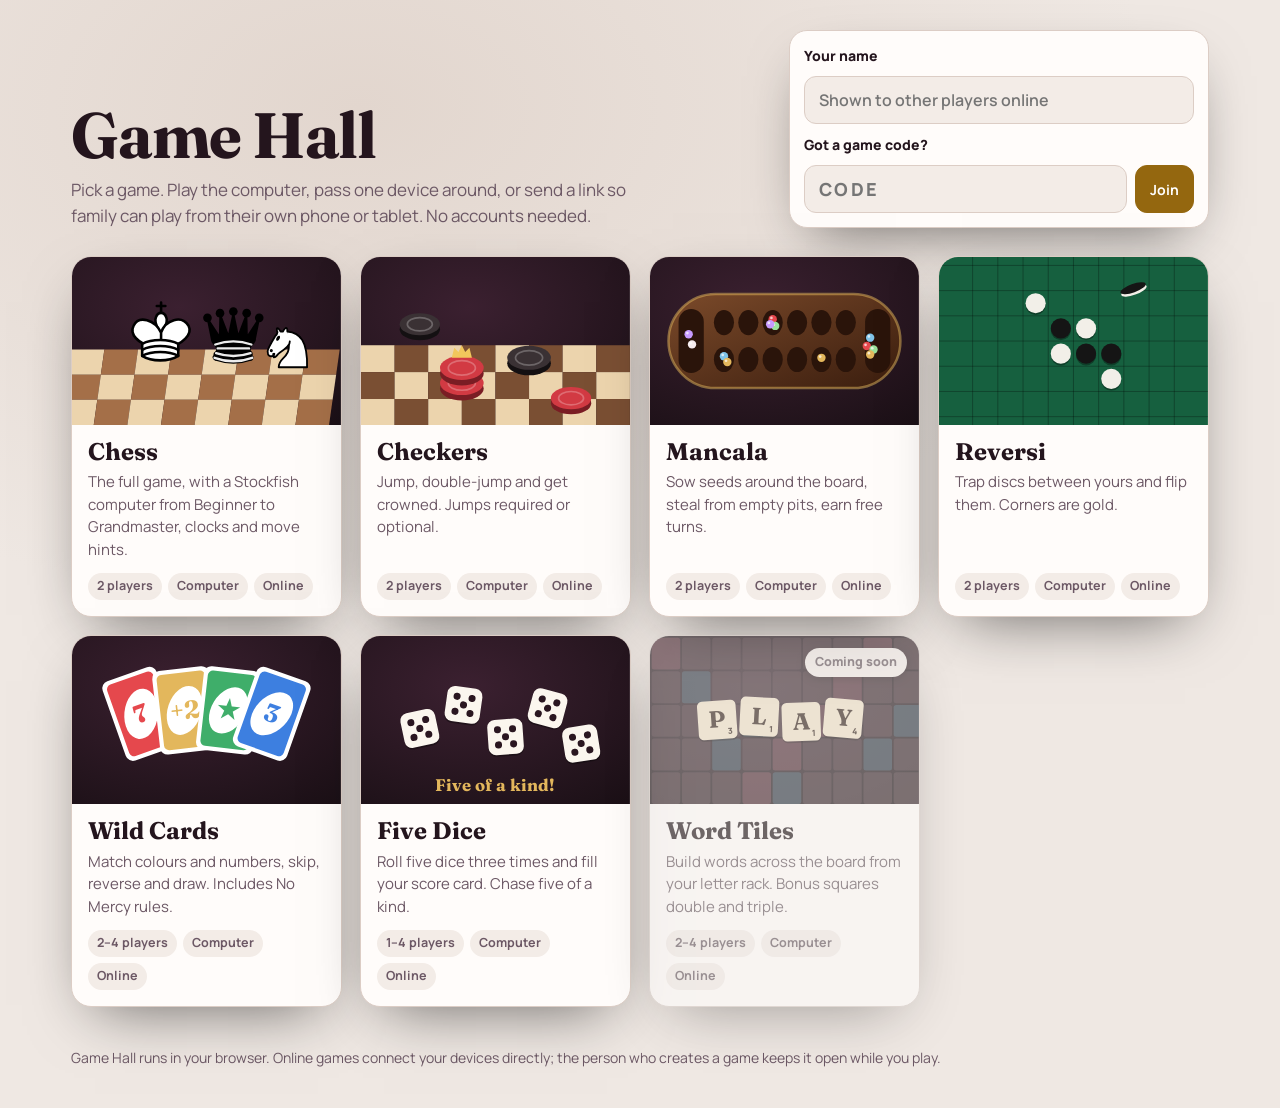
==== commit 9a84ef1e: "Add Wild Cards (Classic and No Mercy rules, 2–4 players) and Five Dice (1–4 players) Co-Authored-By:" ====
--- a/index.html
+++ b/index.html
@@ -92,8 +92,8 @@
   {id:'checkers', name:'Checkers', d:'Jump, double-jump and get crowned. Jumps required or optional.', tags:['2 players', 'Computer', 'Online']},
   {id:'mancala', name:'Mancala', d:'Sow seeds around the board, steal from empty pits, earn free turns.', tags:['2 players', 'Computer', 'Online']},
   {id:'reversi', name:'Reversi', d:'Trap discs between yours and flip them. Corners are gold.', tags:['2 players', 'Computer', 'Online']},
-  {id:'wildcards', name:'Wild Cards', art:'wild', d:'Match colours and numbers, skip, reverse and draw. Includes No Mercy rules.', tags:['2–4 players', 'Computer', 'Online'], soon:true},
-  {id:'fivedice', name:'Five Dice', art:'dice', d:'Roll five dice three times and fill your score card. Chase five of a kind.', tags:['1–4 players', 'Computer', 'Online'], soon:true},
+  {id:'wildcards', name:'Wild Cards', art:'wild', d:'Match colours and numbers, skip, reverse and draw. Includes No Mercy rules.', tags:['2–4 players', 'Computer', 'Online']},
+  {id:'fivedice', name:'Five Dice', art:'dice', d:'Roll five dice three times and fill your score card. Chase five of a kind.', tags:['1–4 players', 'Computer', 'Online']},
   {id:'wordtiles', name:'Word Tiles', art:'words', d:'Build words across the board from your letter rack. Bonus squares double and triple.', tags:['2–4 players', 'Computer', 'Online'], soon:true}
 ];
 function inProgress(g){
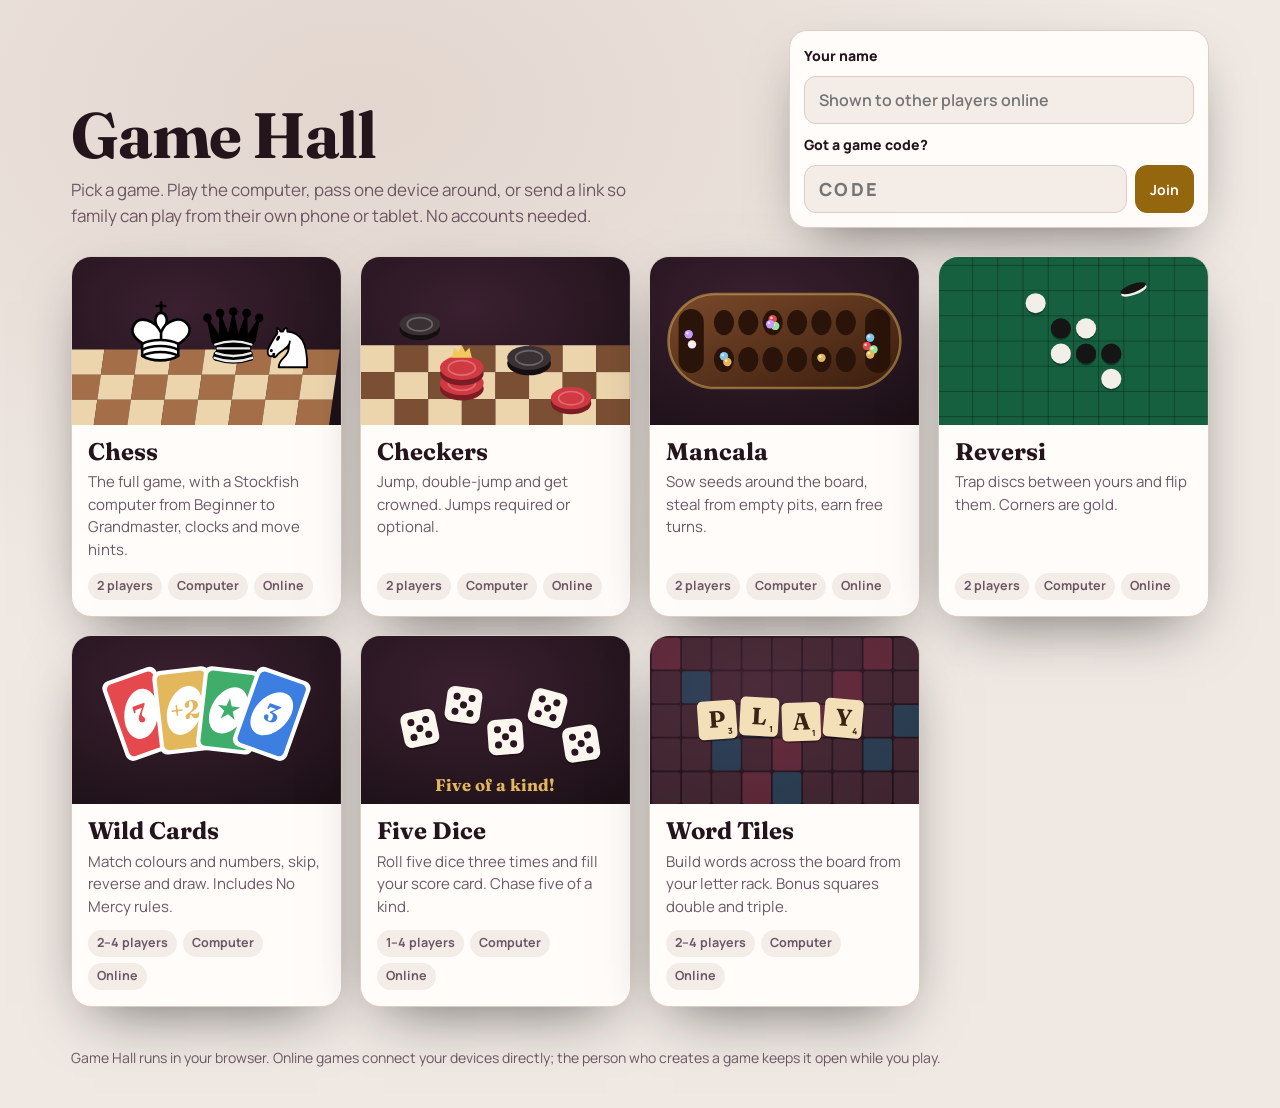
==== commit d658792c: "Add Word Tiles (2–4 players, own board and letter values, family-friendly word list) and finish the " ====
--- a/index.html
+++ b/index.html
@@ -94,7 +94,7 @@
   {id:'reversi', name:'Reversi', d:'Trap discs between yours and flip them. Corners are gold.', tags:['2 players', 'Computer', 'Online']},
   {id:'wildcards', name:'Wild Cards', art:'wild', d:'Match colours and numbers, skip, reverse and draw. Includes No Mercy rules.', tags:['2–4 players', 'Computer', 'Online']},
   {id:'fivedice', name:'Five Dice', art:'dice', d:'Roll five dice three times and fill your score card. Chase five of a kind.', tags:['1–4 players', 'Computer', 'Online']},
-  {id:'wordtiles', name:'Word Tiles', art:'words', d:'Build words across the board from your letter rack. Bonus squares double and triple.', tags:['2–4 players', 'Computer', 'Online'], soon:true}
+  {id:'wordtiles', name:'Word Tiles', art:'words', d:'Build words across the board from your letter rack. Bonus squares double and triple.', tags:['2–4 players', 'Computer', 'Online']}
 ];
 function inProgress(g){
   if (g.id === 'chess'){ const s = get('chesshall.game', null); return s && Array.isArray(s.moves) && s.moves.length && !s.over; }
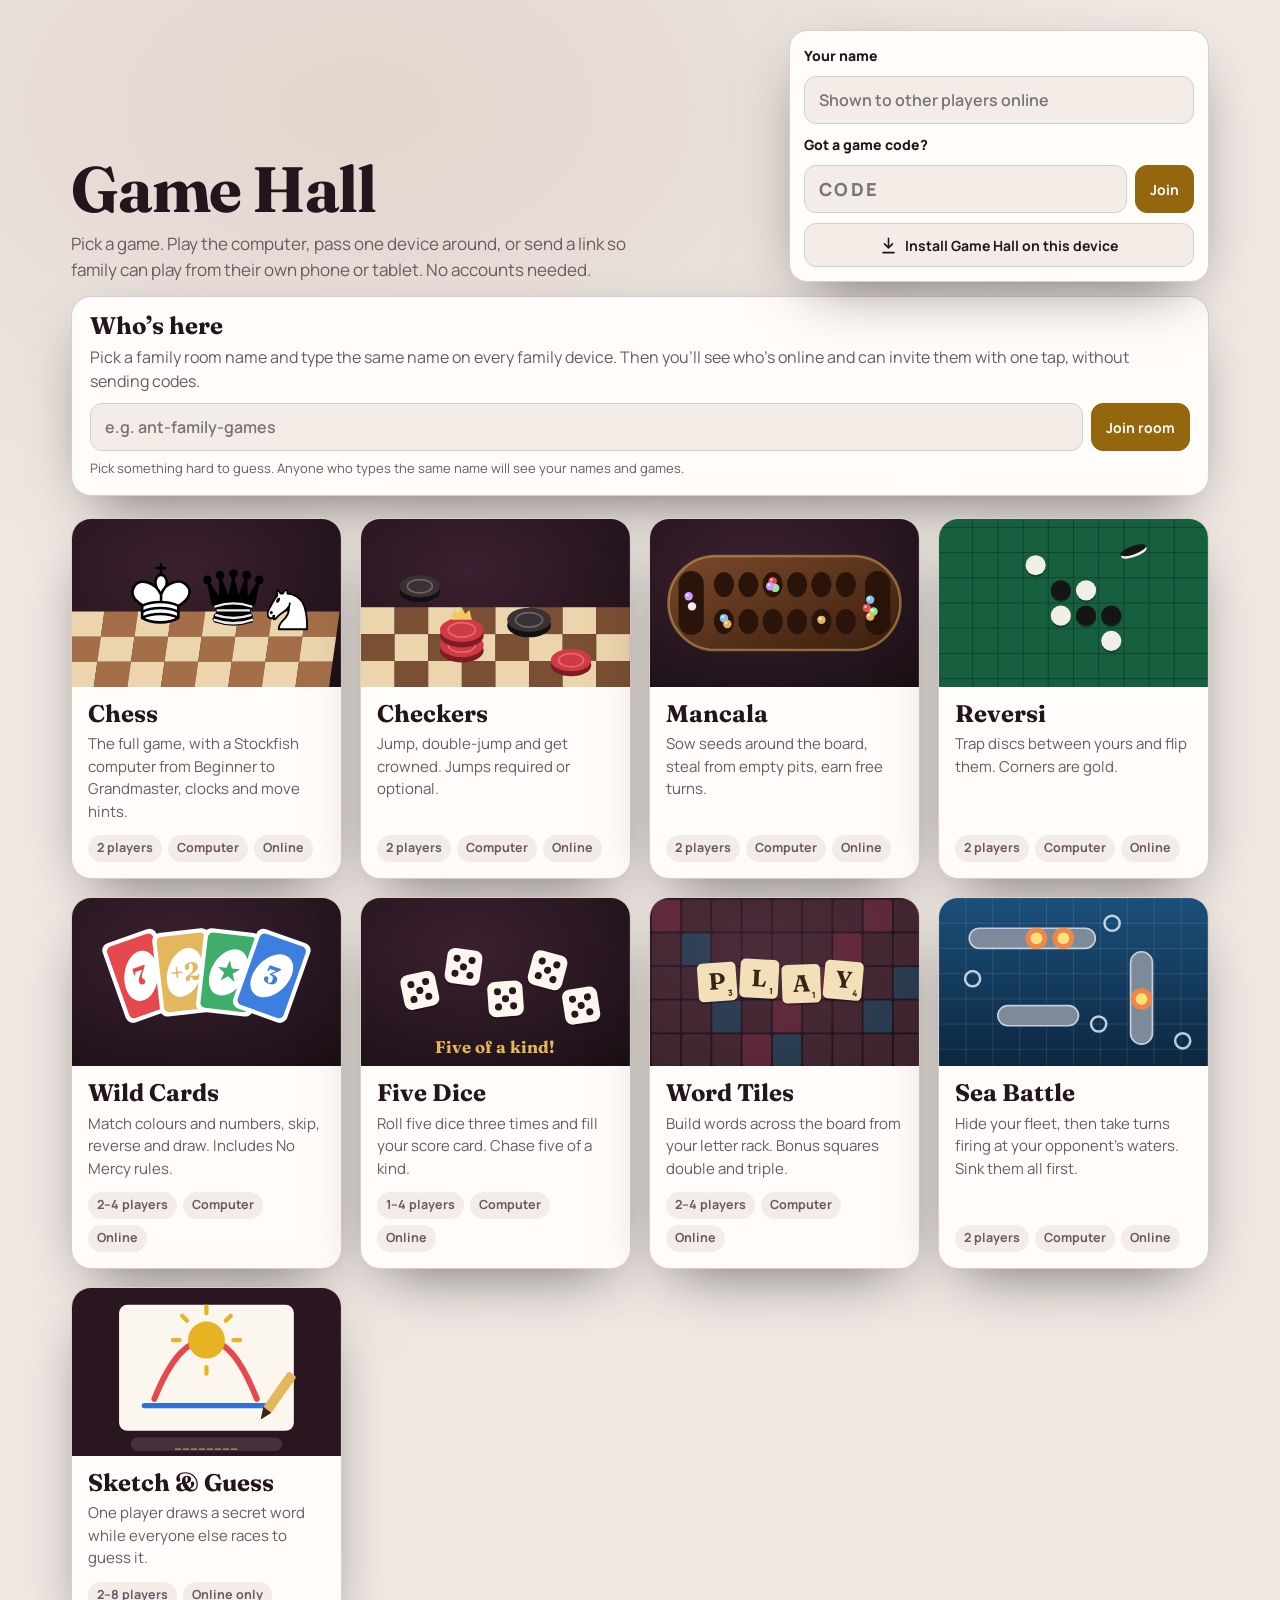
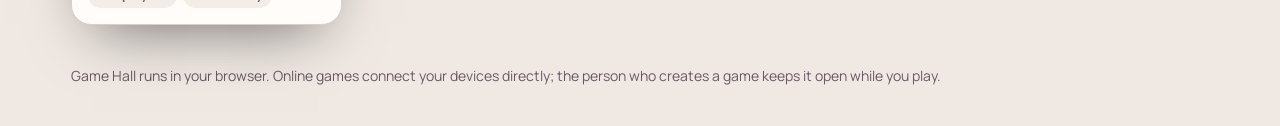
==== commit dc73e705: "Add Sea Battle, Sketch & Guess, family room (who's online + invites) and installable offline app Co-" ====
--- a/index.html
+++ b/index.html
@@ -39,6 +39,26 @@
 .badge2{position:absolute;top:12px;right:12px;font-size:12.5px;font-weight:800;padding:5px 10px;border-radius:99px;background:var(--brass);color:light-dark(#fff,#21120a);box-shadow:0 2px 8px rgba(0,0,0,.3)}
 .box.soon{opacity:.62;filter:saturate(.6)}
 .box.soon .badge2{background:var(--panel2);color:var(--mut)}
+.room{max-width:1240px;margin:8px auto 0;padding:0 max(4vw,16px)}
+.roomin{background:var(--panel);border:1px solid var(--line);border-radius:20px;padding:16px 18px;box-shadow:var(--sh)}
+.roomhead{display:flex;align-items:center;gap:10px;flex-wrap:wrap}
+.roomhead h2{margin:0;font:700 24px/1.1 Fraunces,Georgia,serif}
+.rs{font-size:13px;font-weight:700;color:var(--mut)}
+.rs b{color:var(--ok)}
+.ppl{display:grid;grid-template-columns:repeat(auto-fill,minmax(230px,1fr));gap:10px;margin-top:12px}
+.per{display:grid;grid-template-columns:auto minmax(0,1fr);gap:4px 10px;align-items:center;padding:10px 12px;border-radius:14px;background:var(--panel2);border:1px solid var(--line)}
+.per .av{grid-row:1/3;width:40px;height:40px;border-radius:50%;display:grid;place-items:center;font:800 17px/1 Manrope,system-ui,sans-serif;color:#21120a;position:relative}
+.per .av::after{content:"";position:absolute;right:-1px;bottom:-1px;width:12px;height:12px;border-radius:50%;background:var(--ok);border:2px solid var(--panel2)}
+.per .nm{font-weight:800;overflow:hidden;text-overflow:ellipsis;white-space:nowrap}
+.per .wh{font-size:13px;color:var(--mut)}
+.per .ac{grid-column:1/-1;display:flex;gap:6px;flex-wrap:wrap;margin-top:6px}
+.per .ac .ib{min-height:38px;padding:0 12px;font-size:13.5px;flex:1}
+.setroom{display:flex;gap:8px;flex-wrap:wrap;margin-top:10px}
+.setroom input{flex:1 1 220px}
+.pickg{display:grid;grid-template-columns:repeat(auto-fill,minmax(150px,1fr));gap:8px;margin-top:14px}
+.pickg button{display:flex;flex-direction:column;align-items:stretch;gap:6px;padding:8px;border-radius:14px;border:1px solid var(--line);background:var(--panel2);cursor:pointer;font-weight:800;text-align:left}
+.pickg svg{width:100%;height:auto;border-radius:9px;display:block}
+.inst{display:none}.inst.show{display:inline-flex}
 .foot{max-width:1240px;margin:0 auto;padding:0 max(4vw,16px) 40px;color:var(--mut);font-size:14px}
 @media (max-width:760px){.hero{grid-template-columns:minmax(0,1fr)}}
 </style>
@@ -50,12 +70,17 @@
     <label for="nm">Your name</label><input id="nm" class="txt" maxlength="24" placeholder="Shown to other players online" autocomplete="nickname">
     <label for="jc">Got a game code?</label>
     <form class="row2" id="jf"><input id="jc" maxlength="8" placeholder="Code" autocomplete="off"><button class="ib pri" style="min-height:48px">Join</button></form>
+    <button class="ib inst" id="bInstall"><svg class="i" viewBox="0 0 24 24"><path d="M12 3v12M7 10l5 5 5-5M5 21h14"/></svg>Install Game Hall on this device</button>
   </div>
 </header>
+<section class="room"><div class="roomin" id="room"></div></section>
 <main class="shelf" id="shelf"></main>
+<div class="ov" id="ovPick"><div class="modal" role="dialog" aria-modal="true" aria-labelledby="pkT"><button class="ib ic x" data-close aria-label="Close"><svg class="i" viewBox="0 0 24 24"><path d="M6 6l12 12M18 6 6 18"/></svg></button><h2 id="pkT">Invite to which game?</h2><p class="lead" id="pkL"></p><div class="pickg" id="pickg"></div></div></div>
+<div class="ov" id="ovInst"><div class="modal" role="dialog" aria-modal="true" aria-labelledby="inT"><button class="ib ic x" data-close aria-label="Close"><svg class="i" viewBox="0 0 24 24"><path d="M6 6l12 12M18 6 6 18"/></svg></button><h2 id="inT">Install Game Hall</h2><p class="lead">Give it its own icon and window. Computer and Pass &amp; play games then work even without internet.</p><div class="rules" style="margin-top:12px"><h3>Chrome or Edge (Windows, Mac, Chromebook)</h3><p>Click the install icon at the right end of the address bar, or open the ⋮ menu and choose <b>Cast, save and share › Install page as app</b> (Edge: <b>Apps › Install this site as an app</b>).</p><h3>Safari on a Mac</h3><p>Choose <b>File › Add to Dock</b>.</p><h3>iPad or iPhone</h3><p>Tap the <b>Share</b> button, then <b>Add to Home Screen</b>.</p><h3>Android</h3><p>Open the ⋮ menu and tap <b>Add to Home screen</b> or <b>Install app</b>.</p></div></div></div>
 <p class="foot">Game Hall runs in your browser. Online games connect your devices directly; the person who creates a game keeps it open while you play.</p>
 <div id="toast" role="status" aria-live="polite"></div>
 <script src="shared/peerjs.min.js"></script>
+<script src="shared/lobby.js"></script>
 <script>
 {
 const esc = v => String(v).replace(/[&<>"']/g, c => ({'&':'&amp;','<':'&lt;','>':'&gt;','"':'&quot;',"'":'&#39;'}[c]));
@@ -83,6 +108,12 @@
     const die = (x, y, a, n) => { const P = {1:[[0,0]], 2:[[-9,-9],[9,9]], 3:[[-9,-9],[0,0],[9,9]], 4:[[-9,-9],[9,-9],[-9,9],[9,9]], 5:[[-9,-9],[9,-9],[0,0],[-9,9],[9,9]], 6:[[-9,-10],[9,-10],[-9,0],[9,0],[-9,10],[9,10]]}[n];
       return `<g transform="translate(${x} ${y}) rotate(${a})"><rect x="-21" y="-19" width="42" height="42" rx="9" fill="rgba(0,0,0,.35)"/><rect x="-21" y="-21" width="42" height="42" rx="9" fill="#fbf6ee"/>${P.map(([px, py]) => pip(px, py)).join('')}</g>`; };
     return wood + die(70, 110, -12, 5) + die(122, 82, 8, 5) + die(172, 120, -4, 5) + die(222, 86, 15, 5) + die(262, 128, -9, 5) + `<text x="160" y="185" text-anchor="middle" font-family="Fraunces,Georgia,serif" font-weight="700" font-size="20" fill="#e3b75c">Five of a kind!</text>`; },
+  sea:() => { let g = ''; for (let i = 0; i <= 10; i++){ g += `<line x1="${i * 32}" y1="0" x2="${i * 32}" y2="200" stroke="rgba(255,255,255,.12)"/>`; } for (let j = 0; j <= 7; j++) g += `<line x1="0" y1="${j * 30}" x2="320" y2="${j * 30}" stroke="rgba(255,255,255,.12)"/>`;
+    const ship = (x, y, w, h) => `<rect x="${x}" y="${y}" width="${w}" height="${h}" rx="${Math.min(w, h) / 2}" fill="#7d8a99" stroke="#c7d0da" stroke-width="2"/>`;
+    const boom = (x, y) => `<circle cx="${x}" cy="${y}" r="13" fill="#ff8a3d" opacity=".85"/><circle cx="${x}" cy="${y}" r="7" fill="#ffe27a"/>`;
+    const miss = (x, y) => `<circle cx="${x}" cy="${y}" r="9" fill="none" stroke="#e8f4ff" stroke-width="3" opacity=".8"/>`;
+    return `<defs><linearGradient id="sea" x1="0" y1="0" x2="0" y2="1"><stop offset="0" stop-color="#1b4f7a"/><stop offset="1" stop-color="#0c2740"/></linearGradient></defs><rect width="320" height="200" fill="url(#sea)"/>` + g + ship(36, 36, 150, 24) + ship(228, 64, 26, 110) + ship(70, 128, 96, 24) + boom(116, 48) + boom(148, 48) + boom(241, 120) + miss(206, 30) + miss(40, 96) + miss(290, 170) + miss(190, 150); },
+  sketch:() => `<rect width="320" height="200" fill="#2a1620"/><rect x="56" y="20" width="208" height="150" rx="10" fill="#fbf6ee"/><path d="M98 132c20-50 40-70 62-70s40 20 60 70" fill="none" stroke="#e5484d" stroke-width="7" stroke-linecap="round"/><circle cx="160" cy="62" r="22" fill="#e6b422"/><path d="M160 30v-8M160 102v-8M128 62h-8M200 62h-8M137 39l-6-6M183 39l6-6" stroke="#e6b422" stroke-width="5" stroke-linecap="round"/><path d="M86 140h150" stroke="#2f72d6" stroke-width="6" stroke-linecap="round"/><g transform="translate(236 140) rotate(35)"><rect x="-6" y="-46" width="12" height="52" rx="3" fill="#e3b75c"/><path d="M-6 6l6 14 6-14z" fill="#3a2416"/></g><rect x="70" y="178" width="180" height="16" rx="8" fill="rgba(255,255,255,.12)"/><text x="160" y="190" text-anchor="middle" font-family="Manrope,sans-serif" font-weight="800" font-size="11" fill="#e3b75c">_ _ _ _ _ _ _ _</text>`,
   words:() => { const t = (x, y, ch, n, a) => `<g transform="translate(${x} ${y}) rotate(${a})"><rect x="-23" y="-21" width="46" height="46" rx="6" fill="rgba(0,0,0,.35)"/><rect x="-23" y="-23" width="46" height="46" rx="6" fill="#f3dfb8"/><text x="0" y="9" text-anchor="middle" font-family="Fraunces,Georgia,serif" font-weight="700" font-size="28" fill="#3a2416">${ch}</text><text x="15" y="18" text-anchor="middle" font-family="Manrope,sans-serif" font-weight="800" font-size="10" fill="#3a2416">${n}</text></g>`;
     let g = ''; for (let i = 0; i < 9; i++) for (let j = 0; j < 5; j++) g += `<rect x="${i * 36 + 2}" y="${j * 40 + 2}" width="34" height="38" rx="3" fill="${(i + j) % 7 === 0 ? '#8b3a4f' : (i * j) % 5 === 1 ? '#2f5e7a' : '#5a3542'}" opacity=".55"/>`;
     return wood + g + t(80, 100, 'P', 3, -4) + t(130, 96, 'L', 1, 3) + t(180, 102, 'A', 1, -2) + t(230, 98, 'Y', 4, 5); }
@@ -94,7 +125,9 @@
   {id:'reversi', name:'Reversi', d:'Trap discs between yours and flip them. Corners are gold.', tags:['2 players', 'Computer', 'Online']},
   {id:'wildcards', name:'Wild Cards', art:'wild', d:'Match colours and numbers, skip, reverse and draw. Includes No Mercy rules.', tags:['2–4 players', 'Computer', 'Online']},
   {id:'fivedice', name:'Five Dice', art:'dice', d:'Roll five dice three times and fill your score card. Chase five of a kind.', tags:['1–4 players', 'Computer', 'Online']},
-  {id:'wordtiles', name:'Word Tiles', art:'words', d:'Build words across the board from your letter rack. Bonus squares double and triple.', tags:['2–4 players', 'Computer', 'Online']}
+  {id:'wordtiles', name:'Word Tiles', art:'words', d:'Build words across the board from your letter rack. Bonus squares double and triple.', tags:['2–4 players', 'Computer', 'Online']},
+  {id:'seabattle', name:'Sea Battle', art:'sea', d:'Hide your fleet, then take turns firing at your opponent’s waters. Sink them all first.', tags:['2 players', 'Computer', 'Online']},
+  {id:'sketch', name:'Sketch & Guess', art:'sketch', d:'One player draws a secret word while everyone else races to guess it.', tags:['2–8 players', 'Online only']}
 ];
 function inProgress(g){
   if (g.id === 'chess'){ const s = get('chesshall.game', null); return s && Array.isArray(s.moves) && s.moves.length && !s.over; }
@@ -138,6 +171,76 @@
 };
 const sc = document.createElement('script'); sc.src = 'chess/lib/pieces.js'; sc.onload = shelf; sc.onerror = shelf; document.body.appendChild(sc);
 shelf();
+/* ---------- who's here ---------- */
+const GNAME = Object.fromEntries(GAMES.map(g => [g.id, g.name]));
+const COLS = ['#e3b75c', '#f08f88', '#7fc3e8', '#9be29b', '#c79bff', '#ffb36b'];
+const colorOf = pid => COLS[[...String(pid)].reduce((a, c) => a + c.charCodeAt(0), 0) % COLS.length];
+let pickFor = null;
+function whereText(p){
+  if (p.table){
+    const others = p.table.players.filter(n => n !== p.name);
+    const g = GNAME[p.table.game] || p.game || 'a game';
+    if (p.table.phase === 'lobby') return `Waiting for players in ${g}`;
+    return others.length ? `Playing ${g} with ${others.join(', ')}` : `Playing ${g}`;
+  }
+  return p.where === 'hub' ? 'On the home screen' : GNAME[p.where] ? `Playing ${GNAME[p.where]} on their own` : 'Online';
+}
+function renderRoom(){
+  const el = $('#room');
+  const roomName = window.Lobby ? Lobby.room : '';
+  if (!window.Lobby || typeof Peer !== 'function'){ el.innerHTML = '<div class="roomhead"><h2>Who’s here</h2></div><p class="empty">Couldn’t load the online list. Check your internet connection.</p>'; return; }
+  if (!roomName){
+    el.innerHTML = `<div class="roomhead"><h2>Who’s here</h2></div><p style="margin:6px 0 0;color:var(--mut)">Pick a family room name and type the same name on every family device. Then you’ll see who’s online and can invite them with one tap, without sending codes.</p>
+      <form class="setroom" id="roomForm"><input class="txt" id="roomIn" maxlength="40" placeholder="e.g. ant-family-games" autocomplete="off" aria-label="Family room name"><button class="ib pri">Join room</button></form>
+      <p style="font-size:13px;color:var(--mut);margin:8px 0 0">Pick something hard to guess. Anyone who types the same name will see your names and games.</p>`;
+    $('#roomForm').onsubmit = e => { e.preventDefault(); const v = $('#roomIn').value.trim(); if (v.length < 4){ toast('Use at least 4 characters'); return; } Lobby.setRoom(v); renderRoom(); };
+    return;
+  }
+  const st = Lobby.state, list = Lobby.roster.slice().sort((a, b) => (a.pid === Lobby.myPid() ? -1 : 0) - (b.pid === Lobby.myPid() ? -1 : 0));
+  const others = list.filter(p => p.pid !== Lobby.myPid());
+  el.innerHTML = `<div class="roomhead"><h2>Who’s here</h2><span class="rs">${st === 'on' ? `<b>●</b> ${others.length ? others.length + ' other' + (others.length > 1 ? 's' : '') + ' online' : 'Only you right now'}` : st === 'connecting' ? 'Connecting…' : 'Offline'} · room “${esc(roomName)}”</span><span class="sp" style="flex:1"></span><button class="mini" id="rChange">Change room</button></div><div class="ppl" id="ppl"></div>`;
+  $('#rChange').onclick = () => { Lobby.setRoom(''); renderRoom(); };
+  const ppl = $('#ppl');
+  if (!list.length){ ppl.innerHTML = '<p class="empty">Connecting to your family room…</p>'; return; }
+  for (const p of list){
+    const mine = p.pid === Lobby.myPid();
+    const d = document.createElement('div'); d.className = 'per';
+    d.innerHTML = `<div class="av" style="background:${colorOf(p.pid)}"></div><div class="nm"></div><div class="wh"></div><div class="ac"></div>`;
+    d.querySelector('.av').textContent = (p.name || '?').slice(0, 1).toUpperCase();
+    d.querySelector('.nm').textContent = p.name + (mine ? ' (you)' : '');
+    d.querySelector('.wh').textContent = mine ? 'This device' : whereText(p);
+    const ac = d.querySelector('.ac');
+    if (!mine){
+      if (p.table && p.table.open > 0 && p.table.phase === 'lobby'){
+        const a = document.createElement('a'); a.className = 'ib pri'; a.href = p.table.game + '/' + location.search + '#g-' + p.table.code; a.textContent = 'Join their ' + (GNAME[p.table.game] || 'game'); ac.appendChild(a);
+      }
+      const b = document.createElement('button'); b.className = 'ib'; b.textContent = 'Invite to play'; b.onclick = () => openPick(p); ac.appendChild(b);
+    }
+    ppl.appendChild(d);
+  }
+}
+function openPick(p){
+  pickFor = p;
+  $('#pkL').textContent = `Pick a game. It opens for you, and ${p.name} gets a pop-up to join.`;
+  $('#pickg').innerHTML = GAMES.map(g => `<button data-g="${g.id}"><svg viewBox="0 0 320 200">${ART[g.art || g.id]()}</svg>${esc(g.name)}</button>`).join('');
+  $('#ovPick').classList.add('show');
+}
+document.querySelectorAll('.ov').forEach(ov => ov.addEventListener('click', e => { if (e.target === ov || e.target.closest('[data-close]')) ov.classList.remove('show'); }));
+$('#pickg').onclick = e => {
+  const b = e.target.closest('[data-g]'); if (!b || !pickFor) return;
+  try{ sessionStorage.setItem('gamehall.autohost', JSON.stringify({game:b.dataset.g, to:[pickFor.pid]})); }catch(x){}
+  location.href = b.dataset.g + '/' + location.search;
+};
+if (window.Lobby){ Lobby.onChange(renderRoom); Lobby.start({getInfo:() => ({where:'hub'})}); }
+renderRoom();
+/* ---------- install ---------- */
+let deferred = null;
+const standalone = matchMedia('(display-mode: standalone)').matches || navigator.standalone;
+if (!standalone) $('#bInstall').classList.add('show');
+addEventListener('beforeinstallprompt', e => { e.preventDefault(); deferred = e; $('#bInstall').classList.add('show'); });
+addEventListener('appinstalled', () => { $('#bInstall').classList.remove('show'); toast('Game Hall is installed'); });
+$('#bInstall').onclick = () => { if (deferred){ deferred.prompt(); deferred.userChoice.finally(() => { deferred = null; }); } else $('#ovInst').classList.add('show'); };
+if ('serviceWorker' in navigator) navigator.serviceWorker.register('sw.js').catch(() => {});
 }
 </script>
 </body>
